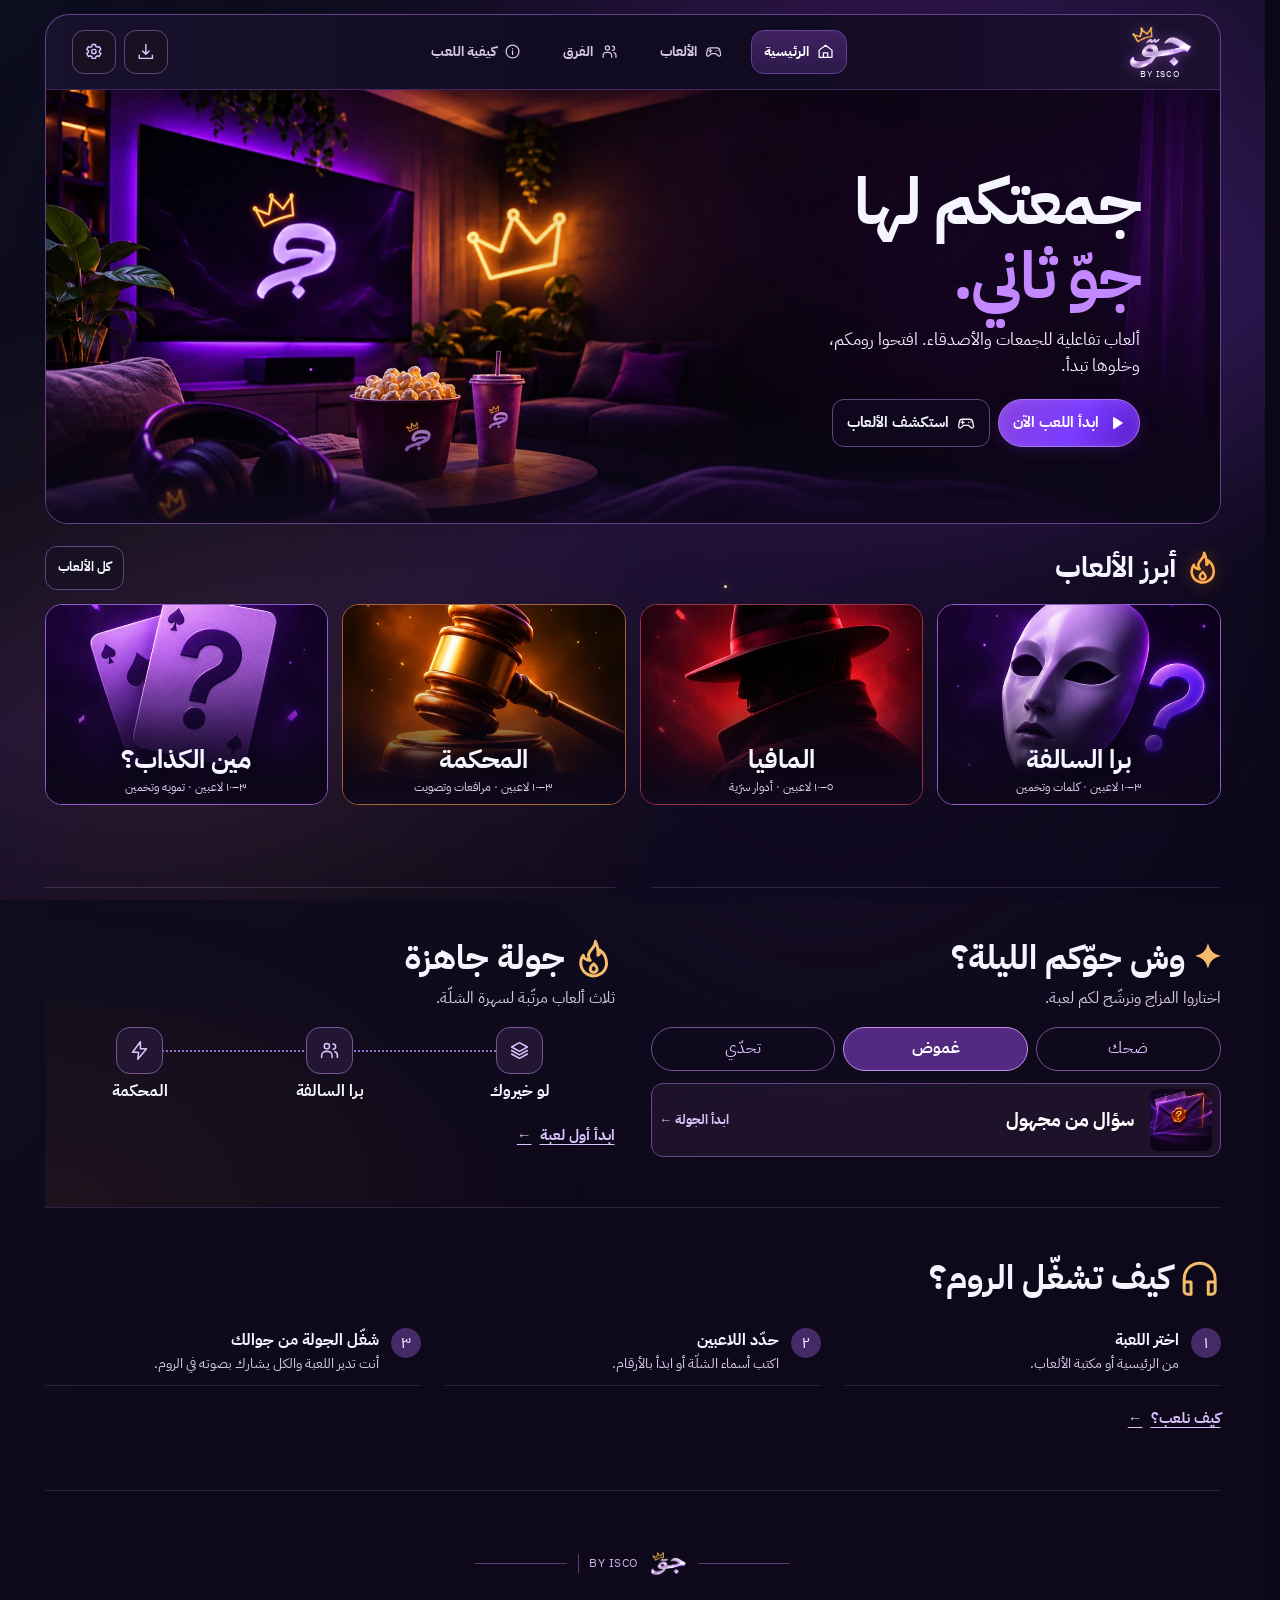
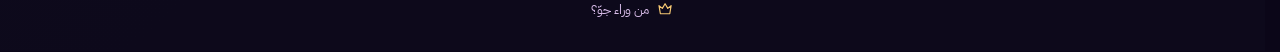
==== index.html @ 6c5f5dd3 "Publish JAW by ISCO initial web release" ====
<!doctype html>
<html lang="ar" dir="rtl">
<head>
  <meta charset="utf-8">
  <meta name="viewport" content="width=device-width, initial-scale=1, viewport-fit=cover">
  <meta name="theme-color" content="#0f1020">
  <meta name="description" content="جوّ | JAW by ISCO. جمعتكم لها جوّ ثاني. برا السالفة، المافيا، المحكمة وألعاب للشلّة في الروم وعلى جهاز واحد.">
  <meta name="apple-mobile-web-app-title" content="جوّ">
  <title>جوّ | JAW by ISCO</title>
  <link rel="manifest" href="./manifest.webmanifest">
  <link rel="icon" href="./assets/jaw-icon-v2-192.png" type="image/png">
  <link rel="apple-touch-icon" href="./assets/jaw-icon-v2-180.png">
  <link rel="preload" href="./assets/plex-arabic-700.woff2" as="font" type="font/woff2" crossorigin>
  <link rel="preload" href="./assets/plex-arabic-400.woff2" as="font" type="font/woff2" crossorigin>
  <link rel="stylesheet" href="./motion.css">
  <link rel="stylesheet" href="./style.css">
  <link rel="stylesheet" href="./visual.css">
  <link rel="stylesheet" href="./founder.css">
  <script type="module" src="./app.js"></script>
</head>
<body data-nav="home">
  <svg xmlns="http://www.w3.org/2000/svg" class="icon-definitions" aria-hidden="true" width="0" height="0">
    <symbol id="icon-home" viewBox="0 0 24 24"><path d="m3 10 9-7 9 7v10H3zM9 20v-6h6v6"/></symbol>
    <symbol id="icon-game" viewBox="0 0 24 24"><path d="M7.1 7h9.8a4 4 0 0 1 3.94 3.3l1.03 5.8a2 2 0 0 1-3.38 1.78L15 15H9l-3.49 2.88a2 2 0 0 1-3.38-1.78l1.03-5.8A4 4 0 0 1 7.1 7ZM7.5 9v4m-2-2h4m6 .3h.01m3-.9h.01"/></symbol>
    <symbol id="icon-info" viewBox="0 0 24 24"><circle cx="12" cy="12" r="9"/><path d="M12 11v5m0-8h.01"/></symbol>
    <symbol id="icon-settings" viewBox="0 0 24 24"><path d="M10 3h4l.6 2.5 1.6.9 2.4-.8 2 3.5-1.9 1.6v1.8l1.9 1.7-2 3.5-2.4-.9-1.6.9-.6 2.3h-4l-.5-2.3-1.6-.9-2.5.9-2-3.5 2-1.7v-1.8l-2-1.6 2-3.5 2.5.8 1.6-.9z"/><circle cx="12" cy="11.7" r="2.7"/></symbol>
    <symbol id="icon-download" viewBox="0 0 24 24"><path d="M12 3v12m-4-4 4 4 4-4M4 16v4h16v-4"/></symbol>
    <symbol id="icon-play" viewBox="0 0 24 24"><path d="m9 5 11 7-11 7z" fill="currentColor" stroke-linejoin="round"/></symbol>
    <symbol id="icon-bolt" viewBox="0 0 24 24"><path d="m13 2-9 12h7l-1 8 10-12h-7z"/></symbol>
    <symbol id="icon-people" viewBox="0 0 24 24"><circle cx="9" cy="7" r="3"/><path d="M3 20v-2a5 5 0 0 1 5-5h2a5 5 0 0 1 5 5v2M16 4.5a3 3 0 0 1 0 6m2 3a4 4 0 0 1 3 4V20"/></symbol>
    <symbol id="icon-layers" viewBox="0 0 24 24"><path d="m12 3 9 5-9 5-9-5zM3 12l9 5 9-5m-18 4 9 5 9-5"/></symbol>
    <symbol id="icon-headphones" viewBox="0 0 24 24"><path d="M3 14v-2a9 9 0 1 1 18 0v2m-18 0h4v7H5a2 2 0 0 1-2-2zm18 0h-4v7h2a2 2 0 0 0 2-2z"/></symbol>
    <symbol id="icon-crown" viewBox="0 0 24 24"><path d="m3 7 5 4 4-7 4 7 5-4-2 12H5z"/></symbol>
    <symbol id="icon-flame" viewBox="0 0 24 24"><path d="M13 2c0 4-4 5-4 8 0 1 0 2 1 3-3 0-4-2-4-3a7.5 7.5 0 1 0 13.5 5c0-4-2-6.6-4-8 .4 2-.5 3-1 3C15 6 14 4 13 2Z"/><path d="M10 18c0-1.5 1.1-2.2 2-3 1 1 2 1.7 2 3a2 2 0 1 1-4 0Z"/></symbol>
  </svg>

  <a class="skip-link" href="#main" data-action="focus-main">انتقل للمحتوى</a>
  <header class="header shell">
    <div class="header-inner">
      <a class="brand jaw-intro-logo" href="#home" data-action="home" aria-label="جوّ، الرئيسية">
        <img src="./assets/jaw-wordmark.webp" width="318" height="219" alt="">
        <span class="brand-by" lang="en" dir="ltr">BY ISCO</span>
      </a>
      <nav aria-label="التنقل الرئيسي" class="nav">
        <a href="#home" data-action="home" aria-current="page"><svg class="icon" aria-hidden="true"><use href="#icon-home"/></svg> الرئيسية</a>
        <a href="#games" data-action="games"><svg class="icon" aria-hidden="true"><use href="#icon-game"/></svg> الألعاب</a>
        <a href="#teams" data-action="teams"><svg class="icon" aria-hidden="true"><use href="#icon-people"/></svg> الفرق</a>
        <button type="button" data-action="help"><svg class="icon" aria-hidden="true"><use href="#icon-info"/></svg> كيفية اللعب</button>
      </nav>
      <div class="header-tools">
        <button class="button button-icon button-outline mobile-help" type="button" data-action="help" aria-label="كيف نلعب؟" title="كيف نلعب؟"><svg class="icon" aria-hidden="true"><use href="#icon-info"/></svg></button>
        <button id="install-top" class="button button-icon button-outline" type="button" data-action="install" aria-label="تثبيت التطبيق" title="تثبيت التطبيق"><svg class="icon" aria-hidden="true"><use href="#icon-download"/></svg></button>
        <button class="button button-icon button-outline" type="button" data-action="settings" aria-label="الإعدادات" title="الإعدادات"><svg class="icon" aria-hidden="true"><use href="#icon-settings"/></svg></button>
      </div>
    </div>
    <div class="connection" id="connection" role="status" hidden></div>
  </header>

  <main class="shell" id="main" tabindex="-1">
    <div id="home" data-browse>
      <section class="hero" aria-labelledby="hero-title">
        <picture class="hero-art">
          <source media="(max-width: 639px)" srcset="./assets/jaw-campfire.webp">
          <source media="(max-width: 1100px)" srcset="./assets/jaw-lounge-small.webp">
          <img src="./assets/jaw-lounge.webp" width="1720" height="688" alt="" fetchpriority="high">
        </picture>
        <video class="jaw-campfire" data-src="./assets/jaw-campfire-loop.mp4" muted loop playsinline preload="none" aria-hidden="true" disablepictureinpicture></video>
        <div class="hero-copy">
          <div class="welcome-brand jaw-intro-logo">
            <img src="./assets/jaw-wordmark.webp" width="318" height="219" alt="جوّ">
            <span class="brand-by" lang="en" dir="ltr">BY ISCO</span>
          </div>
          <h1 id="hero-title">جمعتكم لها <strong>جوّ ثاني.</strong></h1>
          <p class="hero-desc">ألعاب تفاعلية للجمعات والأصدقاء. افتحوا رومكم، وخلوها تبدأ.</p>
          <div class="actions hero-actions">
            <button class="button button-primary start-now" type="button" data-action="setup" data-kind="outsider"><svg class="icon" aria-hidden="true"><use href="#icon-play"/></svg> ابدأ اللعب الآن</button>
            <a class="button button-outline explore-games" href="#games" data-action="games"><svg class="icon" aria-hidden="true"><use href="#icon-game"/></svg> استكشف الألعاب</a>
            <a class="button button-primary mobile-start" href="#games" data-action="games"><svg class="icon" aria-hidden="true"><use href="#icon-play"/></svg> ابدأ الآن</a>
          </div>
        </div>
      </section>

      <section class="catalogue" aria-labelledby="featured-title">
        <div class="section-header browse-section-header">
          <h2 id="featured-title"><svg class="icon" aria-hidden="true"><use href="#icon-flame"/></svg> أبرز الألعاب</h2>
          <a class="button button-outline button-compact" href="#games" data-action="games">كل الألعاب</a>
        </div>
        <div class="game-grid" id="featured-games"><!-- featured-games:start -->
          <article class="game-card" data-kind="outsider">
            <button class="game-tile" type="button" data-action="setup" data-kind="outsider" aria-label="العب برا السالفة" aria-describedby="game-info-featured-games-outsider">
              <img src="./assets/jaw-game-0.webp" alt="" loading="eager">
              <span class="game-caption">
                <strong>برا السالفة</strong>
                <small id="game-info-featured-games-outsider"><bdi dir="ltr">٣–١٠</bdi> لاعبين <span aria-hidden="true">·</span> كلمات وتخمين</small>
              </span>
            </button>
          </article>
          <article class="game-card" data-kind="mafia">
            <button class="game-tile" type="button" data-action="setup" data-kind="mafia" aria-label="العب المافيا" aria-describedby="game-info-featured-games-mafia">
              <img src="./assets/jaw-game-1.webp" alt="" loading="eager">
              <span class="game-caption">
                <strong>المافيا</strong>
                <small id="game-info-featured-games-mafia"><bdi dir="ltr">٥–١٠</bdi> لاعبين <span aria-hidden="true">·</span> أدوار سرّية</small>
              </span>
            </button>
          </article>
          <article class="game-card" data-kind="court">
            <button class="game-tile" type="button" data-action="setup" data-kind="court" aria-label="العب المحكمة" aria-describedby="game-info-featured-games-court">
              <img src="./assets/jaw-game-2.webp" alt="" loading="eager">
              <span class="game-caption">
                <strong>المحكمة</strong>
                <small id="game-info-featured-games-court"><bdi dir="ltr">٣–١٠</bdi> لاعبين <span aria-hidden="true">·</span> مرافعات وتصويت</small>
              </span>
            </button>
          </article>
          <article class="game-card" data-kind="liar">
            <button class="game-tile" type="button" data-action="setup" data-kind="liar" aria-label="العب مين الكذاب؟" aria-describedby="game-info-featured-games-liar">
              <img src="./assets/jaw-game-3.webp" alt="" loading="eager">
              <span class="game-caption">
                <strong>مين الكذاب؟</strong>
                <small id="game-info-featured-games-liar"><bdi dir="ltr">٣–١٠</bdi> لاعبين <span aria-hidden="true">·</span> تمويه وتخمين</small>
              </span>
            </button>
          </article>
        <!-- featured-games:end --></div>
        <noscript><p class="notice">فعّل جافاسكربت في متصفحك عشان تبدأ اللعب.</p></noscript>

      </section>

      <div class="home-extras">
        <section class="home-extra home-mood" aria-labelledby="mood-heading" data-motion-enter="once">
          <h2 id="mood-heading"><span aria-hidden="true">✦</span> وش جوّكم الليلة؟</h2>
          <p>اختاروا المزاج ونرشّح لكم لعبة.</p>
          <fieldset class="mood-picker">
            <legend class="sr-only">اختاروا مزاج الشلّة</legend>
            <input class="sr-only" type="radio" name="home-mood" id="mood-laugh">
            <label for="mood-laugh">ضحك</label>
            <input class="sr-only" type="radio" name="home-mood" id="mood-mystery" checked>
            <label for="mood-mystery">غموض</label>
            <input class="sr-only" type="radio" name="home-mood" id="mood-challenge">
            <label for="mood-challenge">تحدّي</label>
            <div class="mood-picks" aria-live="polite">
              <button class="button mood-pick mood-pick-laugh" type="button" data-action="setup" data-kind="social">
                <img src="./assets/game-2.webp" alt="" width="64" height="64" loading="lazy">
                <strong>مين فينا؟</strong><span>ابدأ الجولة <b aria-hidden="true">←</b></span>
              </button>
              <button class="button mood-pick mood-pick-mystery" type="button" data-action="setup" data-kind="anonymous">
                <img src="./assets/jaw-anonymous.webp" alt="" width="64" height="64" loading="lazy">
                <strong>سؤال من مجهول</strong><span>ابدأ الجولة <b aria-hidden="true">←</b></span>
              </button>
              <button class="button mood-pick mood-pick-challenge" type="button" data-action="setup" data-kind="challenge">
                <img src="./assets/game-3.webp" alt="" width="64" height="64" loading="lazy">
                <strong>تحدي ٣٠ ثانية</strong><span>ابدأ الجولة <b aria-hidden="true">←</b></span>
              </button>
            </div>
          </fieldset>
        </section>

        <section class="home-extra home-lineup" aria-labelledby="lineup-heading" data-motion-enter="once">
          <h2 id="lineup-heading"><svg class="icon" aria-hidden="true"><use href="#icon-flame"/></svg> جولة جاهزة</h2>
          <p>ثلاث ألعاب مرتّبة لسهرة الشلّة.</p>
          <ol class="lineup-games">
            <li><button class="button lineup-game" type="button" data-action="choice-start">
              <svg class="icon" aria-hidden="true"><use href="#icon-layers"/></svg>لو خيروك
            </button></li>
            <li><button class="button lineup-game" type="button" data-action="setup" data-kind="outsider">
              <svg class="icon" aria-hidden="true"><use href="#icon-people"/></svg>برا السالفة
            </button></li>
            <li><button class="button lineup-game" type="button" data-action="setup" data-kind="court">
              <svg class="icon" aria-hidden="true"><use href="#icon-bolt"/></svg>المحكمة
            </button></li>
          </ol>
          <button class="button home-text-action" type="button" data-action="choice-start">ابدأ أول لعبة <span aria-hidden="true">←</span></button>
        </section>

        <section class="home-extra home-room-guide" aria-labelledby="room-guide-heading" data-motion-enter="once">
          <h2 id="room-guide-heading"><svg class="icon" aria-hidden="true"><use href="#icon-headphones"/></svg> كيف تشغّل الروم؟</h2>
          <ol class="room-steps">
            <li><span aria-hidden="true">١</span><div><strong>اختر اللعبة</strong><p>من الرئيسية أو مكتبة الألعاب.</p></div></li>
            <li><span aria-hidden="true">٢</span><div><strong>حدّد اللاعبين</strong><p>اكتب أسماء الشلّة أو ابدأ بالأرقام.</p></div></li>
            <li><span aria-hidden="true">٣</span><div><strong>شغّل الجولة من جوالك</strong><p>أنت تدير اللعبة والكل يشارك بصوته في الروم.</p></div></li>
          </ol>
          <button class="button home-text-action" type="button" data-action="help">كيف نلعب؟ <span aria-hidden="true">←</span></button>
        </section>
      </div>
    </div>

    <section class="catalogue browse-page" id="games" data-browse aria-labelledby="games-title" hidden>
      <div class="browse-page-heading">
        <span class="browse-emblem" aria-hidden="true"><svg class="icon"><use href="#icon-game"/></svg></span>
        <div>
          <h1 id="games-title" tabindex="-1">الألعاب</h1>
          <p>اختاروا لعبة تناسب جمعتكم.</p>
        </div>
      </div>
      <section class="quick-section" aria-labelledby="group-title">
        <h2 class="quick-title" id="group-title">ألعاب الشلّة</h2>
        <div class="game-grid quick-grid" id="main-games"><!-- main-games:start -->
          <article class="game-card game-quick" data-kind="outsider">
            <button class="game-tile" type="button" data-action="setup" data-kind="outsider" aria-label="العب برا السالفة" aria-describedby="game-info-main-games-outsider">
              <img src="./assets/jaw-game-0.webp" alt="" loading="lazy">
              <span class="game-caption">
                <strong>برا السالفة</strong>
                <small id="game-info-main-games-outsider"><bdi dir="ltr">٣–١٠</bdi> لاعبين <span aria-hidden="true">·</span> كلمات وتخمين</small>
              </span>
            </button>
          </article>
          <article class="game-card game-quick" data-kind="mafia">
            <button class="game-tile" type="button" data-action="setup" data-kind="mafia" aria-label="العب المافيا" aria-describedby="game-info-main-games-mafia">
              <img src="./assets/jaw-game-1.webp" alt="" loading="lazy">
              <span class="game-caption">
                <strong>المافيا</strong>
                <small id="game-info-main-games-mafia"><bdi dir="ltr">٥–١٠</bdi> لاعبين <span aria-hidden="true">·</span> أدوار سرّية</small>
              </span>
            </button>
          </article>
          <article class="game-card game-quick" data-kind="court">
            <button class="game-tile" type="button" data-action="setup" data-kind="court" aria-label="العب المحكمة" aria-describedby="game-info-main-games-court">
              <img src="./assets/jaw-game-2.webp" alt="" loading="lazy">
              <span class="game-caption">
                <strong>المحكمة</strong>
                <small id="game-info-main-games-court"><bdi dir="ltr">٣–١٠</bdi> لاعبين <span aria-hidden="true">·</span> مرافعات وتصويت</small>
              </span>
            </button>
          </article>
          <article class="game-card game-quick" data-kind="liar">
            <button class="game-tile" type="button" data-action="setup" data-kind="liar" aria-label="العب مين الكذاب؟" aria-describedby="game-info-main-games-liar">
              <img src="./assets/jaw-game-3.webp" alt="" loading="lazy">
              <span class="game-caption">
                <strong>مين الكذاب؟</strong>
                <small id="game-info-main-games-liar"><bdi dir="ltr">٣–١٠</bdi> لاعبين <span aria-hidden="true">·</span> تمويه وتخمين</small>
              </span>
            </button>
          </article>
        <!-- main-games:end --></div>
      </section>
      <section class="quick-section" aria-labelledby="quick-title">
        <h2 class="quick-title" id="quick-title" tabindex="-1">جولات سريعة</h2>
        <div class="game-grid quick-grid" id="quick-games"><!-- quick-games:start -->
          <article class="game-card game-quick" data-kind="evidence">
            <button class="game-tile" type="button" data-action="setup" data-kind="evidence" aria-label="العب افتح الدليل" aria-describedby="game-info-quick-games-evidence">
              <img src="./assets/jaw-evidence.webp" alt="" loading="lazy">
              <span class="game-caption">
                <strong>افتح الدليل</strong>
                <small id="game-info-quick-games-evidence"><bdi dir="ltr">٢–١٠</bdi> لاعبين <span aria-hidden="true">·</span> لغز وتحقيق</small>
              </span>
            </button>
          </article>
          <article class="game-card game-quick" data-kind="reverse">
            <button class="game-tile" type="button" data-action="setup" data-kind="reverse" aria-label="العب وش كان السؤال؟" aria-describedby="game-info-quick-games-reverse">
              <img src="./assets/jaw-reverse.webp" alt="" loading="lazy">
              <span class="game-caption">
                <strong>وش كان السؤال؟</strong>
                <small id="game-info-quick-games-reverse"><bdi dir="ltr">٣–١٠</bdi> لاعبين <span aria-hidden="true">·</span> تأليف وتصويت</small>
              </span>
            </button>
          </article>
          <article class="game-card game-quick" data-kind="know">
            <button class="game-tile" type="button" data-action="setup" data-kind="know" aria-label="العب لو تعرفني؟" aria-describedby="game-info-quick-games-know">
              <img src="./assets/jaw-know.webp" alt="" loading="lazy">
              <span class="game-caption">
                <strong>لو تعرفني؟</strong>
                <small id="game-info-quick-games-know"><bdi dir="ltr">٢–١٠</bdi> لاعبين <span aria-hidden="true">·</span> تخمين ونقاط</small>
              </span>
            </button>
          </article>
          <article class="game-card game-quick" data-kind="anonymous">
            <button class="game-tile" type="button" data-action="setup" data-kind="anonymous" aria-label="العب سؤال من مجهول" aria-describedby="game-info-quick-games-anonymous">
              <img src="./assets/jaw-anonymous.webp" alt="" loading="lazy">
              <span class="game-caption">
                <strong>سؤال من مجهول</strong>
                <small id="game-info-quick-games-anonymous"><bdi dir="ltr">٢–١٠</bdi> لاعبين <span aria-hidden="true">·</span> رسائل سرّية</small>
              </span>
            </button>
          </article>
          <article class="game-card game-quick" data-kind="choice">
            <button class="game-tile" type="button" data-action="choice-start" data-kind="choice" aria-label="العب لو خيروك" aria-describedby="game-info-quick-games-choice">
              <img src="./assets/jaw-choice.webp" alt="" loading="lazy">
              <span class="game-caption">
                <strong>لو خيروك</strong>
                <small id="game-info-quick-games-choice">حب واعترافات وانقفاط</small>
              </span>
            </button>
          </article>
          <article class="game-card game-quick" data-kind="social">
            <button class="game-tile" type="button" data-action="setup" data-kind="social" aria-label="العب مين فينا؟" aria-describedby="game-info-quick-games-social">
              <img src="./assets/game-2.webp" alt="" loading="lazy">
              <span class="game-caption">
                <strong>مين فينا؟</strong>
                <small id="game-info-quick-games-social"><bdi dir="ltr">٢–١٠</bdi> لاعبين <span aria-hidden="true">·</span> أسئلة الشلّة وتصويت</small>
              </span>
            </button>
          </article>
          <article class="game-card game-quick" data-kind="challenge">
            <button class="game-tile" type="button" data-action="setup" data-kind="challenge" aria-label="العب تحدي ٣٠ ثانية" aria-describedby="game-info-quick-games-challenge">
              <img src="./assets/game-3.webp" alt="" loading="lazy">
              <span class="game-caption">
                <strong>تحدي ٣٠ ثانية</strong>
                <small id="game-info-quick-games-challenge"><bdi dir="ltr">٢–١٠</bdi> لاعبين <span aria-hidden="true">·</span> سرعة وتحدّي</small>
              </span>
            </button>
          </article>
        <!-- quick-games:end --></div>
      </section>
    </section>

    <section class="catalogue browse-page" id="teams" data-browse aria-labelledby="teams-title" hidden>
      <div class="browse-page-heading">
        <span class="browse-emblem browse-emblem-gold" aria-hidden="true"><svg class="icon"><use href="#icon-people"/></svg></span>
        <div>
          <h1 id="teams-title" tabindex="-1">ألعاب الفرق</h1>
          <p>فريق ضد فريق · من ٤ إلى ١٠ لاعبين</p>
        </div>
      </div>
      <div class="game-grid quick-grid" id="team-games"><!-- team-games:start -->
          <article class="game-card game-quick" data-kind="taboo">
            <button class="game-tile" type="button" data-action="setup" data-kind="taboo" aria-label="العب ممنوع تقول" aria-describedby="game-info-team-games-taboo">
              <img src="./assets/jaw-team-taboo.webp" alt="" loading="lazy">
              <span class="game-caption">
                <strong>ممنوع تقول</strong>
                <small id="game-info-team-games-taboo"><bdi dir="ltr">٤–١٠</bdi> لاعبين <span aria-hidden="true">·</span> شرح وتخمين</small>
              </span>
            </button>
          </article>
          <article class="game-card game-quick" data-kind="auction">
            <button class="game-tile" type="button" data-action="setup" data-kind="auction" aria-label="العب المزاد" aria-describedby="game-info-team-games-auction">
              <img src="./assets/jaw-team-auction.webp" alt="" loading="lazy">
              <span class="game-caption">
                <strong>المزاد</strong>
                <small id="game-info-team-games-auction"><bdi dir="ltr">٤–١٠</bdi> لاعبين <span aria-hidden="true">·</span> مزايدة وتحدّي</small>
              </span>
            </button>
          </article>
        <!-- team-games:end --></div>
    </section>
    <article class="founder-page" id="founder" data-browse hidden>
      <header class="founder-hero" aria-labelledby="founder-title">
        <div class="founder-intro">
          <p class="founder-credit" data-isco-intro>إيسكو <span></span> مؤسس جوّ ولفّه</p>
          <h1 id="founder-title" tabindex="-1" data-isco-intro>يُحكِم الفكرة.<br> <em>ويصنع لها أثرًا.</em></h1>
          <p class="founder-lead" data-isco-intro>إيسكو مصوّر وصانع محتوى ومسوّق يبني منتجات رقمية. يأخذ سؤالًا يهمّ الناس، ويحوّله إلى قصة تُروى أو تجربة تستحق العودة.</p>
          <div class="founder-actions" data-isco-intro>
            <button class="button isco-button-gold" type="button" data-action="founder-jump" data-target="founder-work">أعمال إيسكو ومشاريعه <span aria-hidden="true">↓</span></button>
            <button class="button isco-button-quiet" type="button" data-action="founder-jump" data-target="founder-vision">الرؤية إلى ٢٠٣٠</button>
          </div>
          <div class="isco-profile" data-isco-intro>
            <img class="isco-profile-avatar" src="./assets/isco-jackaroo.webp" width="192" height="192" alt="" loading="lazy" decoding="async">
            <div class="isco-profile-identity">
              <p class="isco-profile-platform">حساب إيسكو في جكارو</p>
              <p class="isco-profile-name"><bdi lang="en" dir="ltr">Isco★</bdi></p>
              <label class="isco-profile-id">
                <span aria-hidden="true">ID</span>
                <input type="text" value="653793632" dir="ltr" aria-label="رقم اللاعب في جكارو" readonly>
              </label>
            </div>
            <button class="button isco-profile-copy" type="button" data-action="founder-copy-profile" aria-label="نسخ رقم اللاعب في جكارو">
              <svg class="icon" viewBox="0 0 24 24" aria-hidden="true">
                <path class="isco-copy-symbol" d="M8 8h12v12H8zM16 4H4v12"/>
                <path class="isco-check-symbol" d="m5 12 4 4 10-10"/>
              </svg>
              <span>نسخ</span>
            </button>
            <p class="isco-copy-message" hidden>اضغط مطوّلًا على الرقم لنسخه يدويًا.</p>
          </div>
        </div>
        <div class="isco-stage isco-hero-stage" data-isco-scene aria-hidden="true">
          <svg class="isco-display" viewBox="0 0 560 430" focusable="false">
            <defs>
              <radialGradient id="isco-halo"><stop stop-color="#b88655" stop-opacity=".5"/><stop offset="1" stop-color="#a35c34" stop-opacity="0"/></radialGradient>
              <radialGradient id="isco-core" cx=".4" cy=".28" r=".8"><stop stop-color="#473427"/><stop offset=".52" stop-color="#1a1317"/><stop offset="1" stop-color="#0e0b11"/></radialGradient>
              <linearGradient id="isco-metal" x1=".17" y1="0" x2=".84" y2="1" gradientUnits="objectBoundingBox"><stop stop-color="#7d552f"/><stop offset=".34" stop-color="#ffe4ae"/><stop offset=".58" stop-color="#b27a47"/><stop offset=".83" stop-color="#ffeaca"/><stop offset="1" stop-color="#9e6b40"/></linearGradient>
              <path id="isco-engraving" d="M126 213a154 154 0 0 1 308 0" />
            </defs>
            <ellipse class="isco-loop isco-halo" cx="280" cy="210" rx="253" ry="193" fill="url(#isco-halo)"/>
            <g fill="none" stroke="#c69a6d" opacity=".32">
              <path d="M280 13v44m0 314v46M30 213h63m374 0h63M112 70l40 36m255 216 40 36M112 356l40-34m255-216 40-36"/>
              <circle cx="280" cy="213" r="176"/>
              <circle cx="280" cy="213" r="160" stroke-dasharray="1 5"/>
              <circle cx="280" cy="213" r="136"/>
            </g>
            <g class="isco-loop isco-orbit">
              <circle cx="280" cy="213" r="176" fill="none" stroke="url(#isco-metal)" stroke-width="2" stroke-dasharray="144 962"/>
              <circle cx="456" cy="213" r="4" fill="#ffe3b1"/>
              <path d="M104 213h12m-6-6v12" stroke="#d3a370"/>
            </g>
            <g class="isco-loop isco-orbit isco-orbit-back" fill="none" stroke="url(#isco-metal)" opacity=".75">
              <circle cx="280" cy="213" r="136" stroke-dasharray="90 764"/>
              <circle cx="144" cy="213" r="3" fill="#eabc89"/>
            </g>
            <circle cx="280" cy="213" r="112" fill="url(#isco-core)" stroke="url(#isco-metal)" stroke-width="2"/>
            <circle cx="280" cy="213" r="103" fill="none" stroke="#a4744e" opacity=".5"/>
            <g class="isco-loop isco-float" fill="none" stroke="url(#isco-metal)" stroke-width="3" stroke-linecap="round" stroke-linejoin="round">
              <path d="m253 184-5-23 17 10 15-19 15 19 17-10-5 23q-27-7-54 0Zm3 8h48"/>
            </g>
            <text x="280" y="246" text-anchor="middle" direction="ltr" fill="url(#isco-metal)" class="isco-monogram">ISCO</text>
            <path d="M253 267h54m-27-4 4 4-4 4-4-4Z" fill="none" stroke="#d0a173" />
            <text class="isco-engraved" fill="#d9b086" direction="ltr"><textPath href="#isco-engraving" startOffset="50%" text-anchor="middle">DESIGN · STORY · EXPERIENCE</textPath></text>
            <g class="isco-loop isco-glint" fill="#ffe1b2"><circle cx="86" cy="144" r="2"/><circle cx="462" cy="270" r="2"/><circle cx="163" cy="317" r="2"/><circle cx="400" cy="90" r="1.5"/></g>
          </svg>
        </div>
        <button class="isco-pause" type="button" data-action="founder-motion" aria-pressed="false">
          <svg class="icon" viewBox="0 0 24 24" aria-hidden="true"><path d="M9 6v12m6-12v12"/></svg>
          <span>إيقاف حركة المعرض</span>
        </button>
      </header>

      <section class="founder-chapter" aria-labelledby="founder-work">
        <header class="founder-section-head">
          <h2 id="founder-work" tabindex="-1">معرض الأعمال.</h2>
          <p>كل مشروع بدأ من احتياج مختلف.</p>
        </header>
        <article class="founder-case" data-motion-enter="once">
          <div class="isco-stage isco-jaw" data-isco-scene aria-hidden="true">
            <svg class="isco-display" viewBox="0 0 540 325" focusable="false">
              <defs>
                <linearGradient id="isco-card-face" x2="0" y2="1"><stop stop-color="#5d2aac"/><stop offset="1" stop-color="#231039"/></linearGradient>
                <linearGradient id="isco-card-edge" x2=".85" y2="1"><stop stop-color="#edcaff"/><stop offset="1" stop-color="#7355ad"/></linearGradient>
                <g id="isco-playing-card">
                  <rect x="-58" y="-76" width="116" height="152" rx="14" fill="url(#isco-card-face)" stroke="url(#isco-card-edge)" stroke-width="1.5"/>
                  <rect x="-51" y="-69" width="102" height="138" rx="10" fill="none" stroke="#d3a6fd" opacity=".38"/>
                  <path d="M-41-51h13m-6-6v12m62 96h13m-6-6v12" fill="none" stroke="#e4baff" stroke-linecap="round"/>
                </g>
              </defs>
              <g fill="none" stroke="#bf8cff" opacity=".26">
                <ellipse cx="270" cy="251" rx="179" ry="37"/><ellipse cx="270" cy="251" rx="139" ry="25"/>
                <path d="M42 251h56m344 0h56M91 78h32m-16-16v32m302 33h29m-14-14v28"/>
              </g>
              <g transform="translate(190 169) rotate(-17)"><g class="isco-loop isco-deal"><use href="#isco-playing-card"/><path d="M-13 1h26M0-12v26" stroke="#e1bdff" stroke-width="2"/></g></g>
              <g transform="translate(350 169) rotate(17)"><g class="isco-loop isco-deal isco-deal-late"><use href="#isco-playing-card"/><path d="m0-15 14 15L0 15-14 0Z" fill="none" stroke="#e1bdff" stroke-width="2"/></g></g>
              <g transform="translate(270 151)"><g class="isco-loop isco-float">
                <use href="#isco-playing-card"/>
                <path d="m-23-10-4-19 14 8L0-38l13 17 14-8-4 19q-23-5-46 0Zm2 7h42" fill="none" stroke="#ffd298" stroke-width="2.5" stroke-linejoin="round"/>
                <text x="0" y="39" fill="#f4dcff" text-anchor="middle" class="isco-card-name">جوّ</text>
              </g></g>
              <g class="isco-loop isco-glint" fill="#ecccff"><circle cx="137" cy="131" r="2.5"/><circle cx="395" cy="69" r="2.5"/><circle cx="425" cy="218" r="2"/><circle cx="121" cy="200" r="1.5"/></g>
            </svg>
          </div>
          <div class="founder-case-copy">
            <p class="founder-case-type">ترفيه اجتماعي</p>
            <h3>جوّ <bdi lang="en">JAW</bdi></h3>
            <p>بدأ إيسكو من سؤال يتكرّر في الرومات الصوتية: «وش نلعب؟». بنى جوّ عشان يدير المضيف الجولة من جواله، من توزيع الأدوار إلى إعلان النتيجة، والشلّة تكمّل اللعب في رومها.</p>
            <a class="button isco-button-quiet" href="#games" data-action="games">جرّب جوّ <span aria-hidden="true">←</span></a>
          </div>
        </article>

        <article class="founder-case founder-case-alternate" data-motion-enter="once">
          <div class="isco-stage isco-laffa" data-isco-scene aria-hidden="true">
            <svg class="isco-display" viewBox="0 0 540 325" focusable="false">
              <defs>
                <linearGradient id="isco-laffa-frame" x2="1" y2="1"><stop stop-color="#e6ceff"/><stop offset=".45" stop-color="#64428a"/><stop offset="1" stop-color="#aa82e8"/></linearGradient>
                <linearGradient id="isco-laffa-shop" x2="1" y2="1"><stop stop-color="#8764c2"/><stop offset="1" stop-color="#34204d"/></linearGradient>
              </defs>
              <g fill="none" stroke="#c087ec" opacity=".34">
                <ellipse cx="270" cy="163" rx="210" ry="89" transform="rotate(-12 270 163)"/>
                <ellipse cx="270" cy="163" rx="195" ry="76" transform="rotate(-12 270 163)" stroke-dasharray="2 7"/>
                <path d="M89 159h94m174-9h92m-315 83h63m146-154h64"/>
              </g>
              <g transform="translate(270 162) rotate(-8)">
                <rect x="-69" y="-122" width="138" height="244" rx="25" fill="#16101f" stroke="url(#isco-laffa-frame)" stroke-width="2"/>
                <rect x="-60" y="-113" width="120" height="226" rx="19" fill="#261635"/>
                <rect x="-18" y="-107" width="36" height="6" rx="3" fill="#110a19"/>
                <rect x="-49" y="-81" width="98" height="75" rx="8" fill="url(#isco-laffa-shop)"/>
                <text x="0" y="-34" text-anchor="middle" fill="#f0dcff" class="isco-shop-name">لفّه</text>
                <rect x="-49" y="9" width="45" height="42" rx="6" fill="#4e3568"/>
                <rect x="4" y="9" width="45" height="42" rx="6" fill="#4e3568"/>
                <path d="M-39 24h25m-25 12h17m30 28h40m-89 0h30m-30 11h20" stroke="#c29ce8" stroke-width="2" stroke-linecap="round" opacity=".6"/>
                <path d="M13 28h27l-3 13H16zm6 0 3-5m12 5-3-5" fill="none" stroke="#dfbafa" stroke-width="1.5" stroke-linejoin="round"/>
                <rect x="-20" y="98" width="40" height="3" rx="2" fill="#9f79cd"/>
              </g>
              <g transform="translate(131 154)"><g class="isco-loop isco-float">
                <rect x="-37" y="-32" width="74" height="64" rx="13" fill="#2d1c43" stroke="#ac83cf"/>
                <path d="M-13-7h26m-20 1v17H7V-6m-23-1 4-8h24l4 8-4 4H-12Zm13 18V4h6v7" fill="none" stroke="#f6d2ff" stroke-width="1.7" stroke-linejoin="round"/>
              </g></g>
              <g transform="translate(408 180)"><g class="isco-loop isco-float isco-float-late">
                <rect x="-37" y="-32" width="74" height="64" rx="13" fill="#2d1c43" stroke="#ac83cf"/>
                <path d="M-14-10h28v18h-17l-7 6V8h-4zM-7-2H7m-14 5H4" fill="none" stroke="#f6d2ff" stroke-width="1.7" stroke-linejoin="round" stroke-linecap="round"/>
              </g></g>
              <path class="isco-loop isco-link-trace" d="M64 180c-5-45 98-87 196-98 78-9 169-5 207 37 30 40-57 102-185 123-79 12-179 9-208-14" fill="none" stroke="#e5adee" stroke-width="2" stroke-dasharray="14 670"/>
            </svg>
          </div>
          <div class="founder-case-copy">
            <p class="founder-case-type">تجارة محلية</p>
            <h3>لفّه <bdi lang="en">LAFFA</bdi></h3>
            <p>أسّس إيسكو لفّه في يافع، حيث كان الوصول إلى المنتجات يتطلّب التنقّل بين الحسابات والرسائل. في لفّه يكتشف العميل المتاجر، ويتواصل مع البائع، ويقدر التاجر يعرض منتجاته وينظّم متجره.</p>
            <details class="isco-details">
              <summary>كيف يخطّط إيسكو لنموّ لفّه؟</summary>
              <p>يبدأ من سوق يعرفه، ويتابع كيف يستخدم التجار المنصّة وهل يعود العملاء إليها. من هذي الملاحظات يحدّد وش يحتاج تطوير قبل التوسّع.</p>
            </details>
          </div>
        </article>

        <article class="founder-case" data-motion-enter="once">
          <fieldset class="isco-onek-demo">
            <legend>جرّب اختيار منطقة الحماية</legend>
            <div class="isco-demo-preview">
              <div class="isco-stage isco-onek" data-isco-scene aria-hidden="true">
                <svg class="isco-display" viewBox="0 0 540 300" focusable="false">
                  <defs>
                    <linearGradient id="isco-car" x2="0" y2="1"><stop stop-color="#a8aab3"/><stop offset=".15" stop-color="#555861"/><stop offset=".45" stop-color="#26272f"/><stop offset=".85" stop-color="#111116"/><stop offset="1" stop-color="#69636a"/></linearGradient>
                    <linearGradient id="isco-window" x2="0" y2="1"><stop stop-color="#696d82"/><stop offset="1" stop-color="#171821"/></linearGradient>
                    <g id="isco-wheel">
                      <circle r="29" fill="#100f14" stroke="#6d6871"/><circle r="20" fill="#222127" stroke="#85818a"/>
                      <path d="M0-16v32m-15-21 30 10m-24 8 18-26m-18 0 18 26m-24-8 30-10" stroke="#9d9aa6" stroke-width="2"/>
                      <circle r="5" fill="#b0a6ae"/>
                    </g>
                  </defs>
                  <g fill="none" stroke="#db9d60" opacity=".23">
                    <ellipse cx="270" cy="225" rx="220" ry="42"/><ellipse cx="270" cy="225" rx="174" ry="30"/>
                    <path d="M52 225h436m-218 42v-24m0-177v26M87 112h39m288 0h39" stroke-dasharray="3 5"/>
                  </g>
                  <g class="isco-loop isco-glint" stroke="#dc9c61"><path d="M118 116v12m-6-6h12m302-24v12m-6-6h12"/></g>
                  <ellipse cx="272" cy="219" rx="197" ry="23" fill="#08080e" opacity=".7"/>
                  <path d="M82 194l6-28q5-10 25-14l50-9 38-31q15-13 40-15l64 1q32 3 60 26l27 21 52 10 22 23 2 18-21 14h-41q-8-34-40-34t-39 34H208q-8-34-39-34t-39 34H99Z" fill="url(#isco-car)" stroke="#b9b5bc" stroke-width="1.5"/>
                  <path d="M183 144l28-26q14-11 37-12l54 1q27 2 51 22l17 15Z" fill="url(#isco-window)" stroke="#9d9eae"/>
                  <path d="m274 107 10 37m-20 7-2 49m-64-39 31 3m56-3h20m-74 39h91" fill="none" stroke="#c6bec3" opacity=".5" stroke-linecap="round"/>
                  <path d="M91 170h19l14-9m316 1 17 14-23-1-15-12Z" fill="#c6bed1" stroke="#d9d5df" stroke-width="1"/>
                  <g transform="translate(169 211)"><use href="#isco-wheel"/></g>
                  <g transform="translate(367 211)"><use href="#isco-wheel"/></g>
                  <g class="isco-zone isco-zone-lights" stroke="#ffdc98" fill="#ffc766" stroke-width="2">
                    <path d="m440 162 17 14-23-1-15-12Z"/>
                    <path d="m454 171 46-18v42l-46-18Z" fill="#ffc165" fill-opacity=".16" stroke="none"/>
                    <circle class="isco-loop isco-zone-ring" cx="438" cy="169" r="16" fill="none"/>
                  </g>
                  <g class="isco-zone isco-zone-paint" stroke="#ffd498" fill="#ffbe61" fill-opacity=".3" stroke-width="2">
                    <path d="M203 154h132l-19 36h-98q-4-14-15-22Z"/>
                    <circle class="isco-loop isco-zone-ring" cx="272" cy="174" r="16" fill="none"/>
                  </g>
                  <g class="isco-zone isco-zone-glass" stroke="#ffd498" fill="#ffbe61" fill-opacity=".3" stroke-width="2">
                    <path d="m183 144 28-26q14-11 37-12l54 1q27 2 51 22l17 15Z"/>
                    <circle class="isco-loop isco-zone-ring" cx="302" cy="126" r="14" fill="none"/>
                  </g>
                </svg>
              </div>
              <div class="isco-demo-controls">
                <label><input type="radio" name="founder-protection" value="lights" checked><span>الأنوار</span></label>
                <label><input type="radio" name="founder-protection" value="paint"><span>الطلاء</span></label>
                <label><input type="radio" name="founder-protection" value="glass"><span>الزجاج</span></label>
              </div>
            </div>
          </fieldset>
          <div class="founder-case-copy">
            <p class="founder-case-type">موقع معرض وخدمات سيارات</p>
            <h3>معرض وان كيه <bdi lang="en">ONE K</bdi></h3>
            <p>صمّم إيسكو لوان كيه تجربة فريدة تبدأ من السيارة نفسها. يختار الزائر الجزء اللي يبي يحميه على مجسّم ثلاثي الأبعاد، من الأنوار إلى الطلاء والزجاج، ثم يطلب تسعيرة الخدمة عبر واتساب.</p>
          </div>
        </article>

        <article class="founder-case founder-case-alternate" data-motion-enter="once">
          <div class="isco-stage isco-medrara" data-isco-scene aria-hidden="true">
            <svg class="isco-display" viewBox="0 0 540 325" focusable="false">
              <defs>
                <linearGradient id="isco-medrara-copper" x2="1" y2="1"><stop stop-color="#ffe2b0"/><stop offset=".52" stop-color="#d59e71"/><stop offset="1" stop-color="#875c4a"/></linearGradient>
                <linearGradient id="isco-medrara-page" x2="0" y2="1"><stop stop-color="#ffecd1"/><stop offset="1" stop-color="#be9674"/></linearGradient>
                <radialGradient id="isco-medrara-halo"><stop stop-color="#f0bd89" stop-opacity=".48"/><stop offset="1" stop-color="#f0bd89" stop-opacity="0"/></radialGradient>
              </defs>
              <g fill="none" stroke="#cfad92" opacity=".33">
                <path d="M164 235v-90c0-55 40-83 106-106 66 23 106 51 106 106v90"/>
                <path d="M178 219v-72c0-49 36-73 92-94 56 21 92 45 92 94v72"/>
                <ellipse cx="270" cy="240" rx="181" ry="33"/>
                <ellipse cx="270" cy="240" rx="145" ry="23" stroke-dasharray="2 5"/>
                <path d="M72 240h46m304 0h46"/>
              </g>
              <ellipse class="isco-loop isco-halo" cx="270" cy="157" rx="143" ry="113" fill="url(#isco-medrara-halo)"/>
              <g class="isco-loop isco-glint" fill="#ffdda9">
                <path d="M270 83q2 10 13 13-11 2-13 13-2-11-13-13 11-3 13-13ZM139 139q1 6 8 8-7 1-8 8-2-7-8-8 6-2 8-8ZM401 139q1 6 8 8-7 1-8 8-2-7-8-8 6-2 8-8Z"/>
                <circle cx="225" cy="117" r="2"/><circle cx="320" cy="119" r="2"/>
              </g>
              <g class="isco-loop isco-float">
                <path d="M151 193q60-17 119 22 59-39 119-22l-8 20q-56-5-111 22-55-27-111-22Z" fill="#142733" stroke="url(#isco-medrara-copper)" stroke-width="2"/>
                <path d="M148 186q69-25 122 21 53-46 122-21l-6 15q-58-9-116 24-58-33-116-24Z" fill="url(#isco-medrara-copper)"/>
                <path d="M150 182q26-11 41-39 52 0 79 56 27-56 79-56 15 28 41 39-71-13-120 38-49-51-120-38Z" fill="url(#isco-medrara-page)" stroke="#ffe5bf" stroke-width="1.5" stroke-linejoin="round"/>
                <path d="M190 159q35 2 57 30m-70-19q37 0 63 23m110-34q-35 2-57 30m70-19q-37 0-63 23m-30 6v20" fill="none" stroke="#997456" stroke-width="1.5" stroke-linecap="round"/>
              </g>
              <path d="M191 253h158m-79-4 4 4-4 4-4-4Z" fill="none" stroke="#cc956f" opacity=".7"/>
            </svg>
          </div>
          <div class="founder-case-copy">
            <p class="founder-case-type">تصميم واجهة متجر خيري</p>
            <h3>مدرارًا</h3>
            <p>عمل إيسكو على واجهة «مدرارًا» على سلة. صُمّمت الصفحة لتسهّل الوصول إلى نشر المصاحف وخيارات الإطعام، وتوضّح كيف يُنفَّذ الطلب وكيف يُوثَّق وصول العطاء.</p>
          </div>
        </article>

        <div class="founder-project-index" aria-labelledby="founder-tools">
          <h3 id="founder-tools" data-motion-enter="once">مشاريع رقمية أخرى</h3>
          <div class="founder-project-grid">
            <article class="founder-project-item" data-isco-scene data-motion-enter="once">
              <span class="isco-project-icon" aria-hidden="true"><svg class="icon" viewBox="0 0 24 24"><path d="M5 3h14v18l-3-2-4 2-4-2-3 2zm3 5h8m-8 4h4"/><circle class="isco-loop isco-icon-mark" cx="16.5" cy="14" r="1.75" fill="currentColor" stroke="none"/></svg></span>
              <div>
                <p class="founder-case-type">أداة يومية</p>
                <h4>قبل يفوتك</h4>
                <p>طوّر إيسكو نسخة أولية تجمع الفواتير والضمانات وتساعد المستخدم يتابع آخر موعد للاسترجاع أو نهاية الضمان.</p>
              </div>
            </article>
            <article class="founder-project-item" data-isco-scene data-motion-enter="once">
              <span class="isco-project-icon" aria-hidden="true"><svg class="icon" viewBox="0 0 24 24"><path d="m3 8 9-5 9 5v9l-9 4-9-4Zm0 0 9 4 9-4m-9 4v9"/><path class="isco-loop isco-icon-mark" d="m7.5 5.5 9 4.5v3.5" stroke="#fff0cc"/></svg></span>
              <div>
                <p class="founder-case-type">دليل رقمي</p>
                <h4>موردك</h4>
                <p>دليل لمورّدي الجملة في السعودية. يسهّل على أصحاب المحلات البحث بحسب المنتج والمدينة والتواصل مع المورد مباشرة.</p>
              </div>
            </article>
          </div>
        </div>
      </section>

      <section class="founder-vision" aria-labelledby="founder-vision">
        <div class="isco-vision-sky" data-isco-scene aria-hidden="true">
          <svg viewBox="0 0 980 260" preserveAspectRatio="xMidYMid slice" focusable="false">
            <path class="isco-vision-path" d="M-20 234c249 30 280-158 505-132C714 128 698 14 1000 32"/>
            <path class="isco-loop isco-vision-trace" d="M-20 234c249 30 280-158 505-132C714 128 698 14 1000 32"/>
            <circle cx="485" cy="102" r="4" fill="#fad09f"/>
            <circle cx="485" cy="102" r="13" fill="none" stroke="#bd8550"/>
          </svg>
        </div>
        <div class="founder-vision-title">
          <h2 id="founder-vision" tabindex="-1">رؤية إيسكو <bdi>٢٠٣٠</bdi></h2>
          <p>يطمح إيسكو إلى بناء منتجات عربية تبدأ من احتياجات يعرفها عن قرب، وتتوسّع كلّما وجد الناس فيها فائدة. في جوّ، البداية مع المضيف والشلّة. وفي لفّه، مع التاجر المحلي والعميل اللي يدور عليه.</p>
        </div>
        <ol class="founder-roadmap" aria-label="طريقة تنفيذ رؤية إيسكو">
          <li data-motion-enter="once"><h3>يبدأ من احتياج واضح</h3><p>يحدّد أول خطوة يحتاجها المستخدم، من بدء جولة إلى الوصول لبائع، ويبسّطها من أول تجربة.</p></li>
          <li data-motion-enter="once"><h3>يقيس أثر التجربة</h3><p>يتابع وين يتعطّل الناس وإيش يرجعون يستخدمون. هذي الإشارات تحدّد وش يستحق التطوير.</p></li>
          <li data-motion-enter="once"><h3>يوسّع ما أثبت قيمته</h3><p>يضيف ألعابًا ومسارات بيع لما تظهر الحاجة لها في استخدام الناس وطلبهم.</p></li>
        </ol>
      </section>

      <section class="founder-chapter founder-studio" aria-labelledby="founder-collab">
        <header class="founder-section-head">
          <h2 id="founder-collab" tabindex="-1">كيف يعمل إيسكو مع العلامات؟</h2>
          <p>يبدأ من الرسالة اللي تحتاج العلامة توصلها، ثم يختار لها الصورة والنص وطريقة العرض.</p>
        </header>
        <div class="founder-services">
          <details class="isco-details" data-isco-scene>
            <summary><svg class="icon isco-loop isco-service-icon" aria-hidden="true" viewBox="0 0 24 24"><path d="M3 6h4l2-2h6l2 2h4v13H3z"/><circle cx="12" cy="12" r="3.5"/></svg>التصوير والإنتاج</summary>
            <p>يبني المشهد حول التفصيلة التي يريد إبرازها في المنتج. في مفهوم «زاوية مختلفة» للسيارات، تقود الإضاءة والحركة عين المشاهد إلى تلك التفصيلة قبل أن تُذكر في التعليق.</p>
          </details>
          <details class="isco-details" data-isco-scene>
            <summary><svg class="icon isco-loop isco-service-icon" aria-hidden="true" viewBox="0 0 24 24"><path d="M3 9h4l12-5v14L7 13H3zm4 4 2 7h3l-2-6m12-6v6"/></svg>المحتوى والتسويق</summary>
            <p>يصيغ فكرة الحملة من السؤال اللي يهمّ العميل، ويكتب سكربت يبيّن فائدة المنتج من خلال اللقطة.</p>
          </details>
          <details class="isco-details" data-isco-scene>
            <summary><svg class="icon isco-loop isco-service-icon" aria-hidden="true" viewBox="0 0 24 24"><path d="M3 5h18v14H3zm0 4h18m-11 3-2.5 2 2.5 2m4-4 2.5 2-2.5 2"/></svg>المواقع والتجارب الرقمية</summary>
            <p>يصمّم إيسكو مسارًا يسهّل على الزائر فهم الخدمة واختيار ما يناسبه، ويقرّبه من الخطوة التالية، سواء كانت طلب تسعيرة أو حجز موعد.</p>
          </details>
        </div>
      </section>

      <footer class="founder-end">
        <p><svg class="icon" aria-hidden="true"><use href="#icon-crown"/></svg> إيسكو <span lang="en" dir="ltr">ISCO</span></p>
        <div class="founder-actions">
          <a class="button isco-button-quiet" href="#home" data-action="home">ارجع إلى جوّ</a>
          <button class="button isco-button-gold" type="button" data-action="founder-resume" hidden>كمّل جولتك</button>
        </div>
      </footer>
    </article>
    <section class="play-shell" id="play" aria-label="الجولة الحالية" hidden></section>
  </main>

  <footer class="shell footer">
    <div class="signature">
      <img src="./assets/jaw-wordmark.webp" width="318" height="219" alt="جوّ">
      <span lang="en" dir="ltr">BY ISCO</span>
    </div>
    <a class="founder-link" href="#founder" data-action="founder">
      <svg class="icon" aria-hidden="true"><use href="#icon-crown"/></svg> من وراء جوّ؟
    </a>
  </footer>

  <nav class="mobile-nav" aria-label="تنقّل الجوال">
    <a href="#home" data-action="home" aria-current="page"><svg class="icon" aria-hidden="true"><use href="#icon-home"/></svg><span>الرئيسية</span></a>
    <a href="#games" data-action="games"><svg class="icon" aria-hidden="true"><use href="#icon-game"/></svg><span>الألعاب</span></a>
    <a href="#teams" data-action="teams"><svg class="icon" aria-hidden="true"><use href="#icon-people"/></svg><span>الفرق</span></a>
    <button type="button" data-action="settings"><svg class="icon" aria-hidden="true"><use href="#icon-settings"/></svg><span>الإعدادات</span></button>
  </nav>

  <dialog id="modal" class="modal" aria-labelledby="dialog-heading"></dialog>
  <dialog class="modal tutorial-dialog" id="tutorial" aria-labelledby="tutorial-title">
    <header class="modal-header">
      <div><p class="tutorial-label">جولة تدريبية</p><h2 id="tutorial-title"></h2></div>
      <button class="icon-button" type="button" data-tutorial-command="close" aria-label="إغلاق الشرح">×</button>
    </header>
    <div class="tutorial-preview" aria-label="معاينة الجولة"></div>
    <footer class="tutorial-footer">
      <div role="status" aria-atomic="true"><span class="tutorial-progress"></span><p class="tutorial-hint"></p></div>
      <div class="tutorial-tools">
        <button class="button button-outline" type="button" data-tutorial-command="close">تخطّ الشرح</button>
        <button class="button button-outline" type="button" data-tutorial-command="previous">السابق</button>
        <button class="button button-primary" type="button" data-tutorial-command="next">التالي</button>
      </div>
    </footer>
  </dialog>
  <div class="sr-only" id="notices" role="status" aria-live="polite"></div>
</body>
</html>
---- motion.css ----
:root {
  --motion-instant: 100ms;
  --motion-press: 150ms;
  --motion-ui: 210ms;
  --motion-card: 270ms;
  --motion-page: 320ms;
  --motion-modal: 300ms;
  --motion-reveal: 440ms;
  --motion-victory: 840ms;
  --motion-out: cubic-bezier(.19, .73, .24, 1);
  --motion-spring: cubic-bezier(.22, 1.30, .38, 1);
  --motion-in-out: cubic-bezier(.42, 0, .58, 1);
  --motion-press-scale: .98;
  --motion-card-lift: -4px;
  --motion-image-scale: 1.07;
}
:root[data-motion="full"] {
  --motion-card: 310ms;
  --motion-page: 380ms;
  --motion-modal: 340ms;
  --motion-reveal: 560ms;
  --motion-victory: 1050ms;
  --motion-press-scale: .966;
}
:where(button, a[href], input[type="button"], input[type="submit"], summary, [role="button"]) {
  -webkit-tap-highlight-color: #a876e833;
  transform-origin: center;
  transition: scale var(--motion-press) var(--motion-spring), color var(--motion-ui) var(--motion-out),
    border-color var(--motion-ui) var(--motion-out), background-color var(--motion-ui) var(--motion-out);
}
:where(button, a[href], input[type="button"], input[type="submit"], summary, [role="button"]):active:not(:disabled, [aria-disabled="true"], [aria-busy="true"]) {
  scale: var(--motion-press-scale);
  transition-duration: var(--motion-instant);
}
:where(button, a[href], input, select, textarea, summary, [role="button"]):focus-visible {
  outline: 2px solid var(--gold);
  outline-offset: 4px;
}
:where(input:not([type="radio"], [type="checkbox"]), select, textarea) {
  transition: border-color var(--motion-ui) var(--motion-out), background-color var(--motion-ui) var(--motion-out);
}
:where(input:not([type="radio"], [type="checkbox"]), select, textarea):focus {
  border-color: var(--bright);
}
:where(input, select, textarea):is([aria-invalid="true"], :user-invalid) { border-color: var(--danger); }
:where(button, [role="button"])[aria-disabled="true"]:not([aria-pressed="true"]) { cursor: default; }
[data-motion-outcome="win"] .vote-bars li::before { animation: jaw-vote-fill var(--motion-reveal) var(--motion-out) both; }
@keyframes jaw-vote-fill { from { transform: scaleX(0); } }
.motion-preference select { inline-size: auto; min-inline-size: 104px; flex: none; }
:where(button, a[href], [role="button"]):is([aria-pressed="true"], [aria-selected="true"], [aria-current="page"]) { border-color: var(--bright); }
[data-feedback="success"] { border-color: #76d6bc; }
[data-feedback="error"] { border-color: var(--danger); }
:where(button, [role="button"])[aria-busy="true"] { cursor: progress; }
:where(button, [role="button"])[aria-busy="true"]::after {
  content: ""; inline-size: .85em; block-size: .85em; margin-inline-start: .3em; display: inline-block;
  border: 2px solid currentColor; border-inline-end-color: transparent; border-radius: 50%;
  animation: jaw-loading var(--motion-victory) linear infinite;
}
@keyframes jaw-loading { to { transform: rotate(360deg); } }
:where(details) > summary::marker { color: var(--bright); }
details[open] > :not(summary) { animation: jaw-appear var(--motion-card) var(--motion-out) both; }
@keyframes jaw-appear { from { opacity: .45; transform: translateY(5px); } }
[data-gesture="swipe"] { touch-action: pan-y pinch-zoom; }
[data-gesture="hold"] { touch-action: manipulation; user-select: none; }
[data-dragging="true"] { opacity: .65; }
.motion-modal-exit {
  position: fixed; z-index: 90; pointer-events: none; border: 1px solid #865cb2;
  border-radius: 18px; background: #211632; box-shadow: 0 0 20px #9c5fe138;
}
[data-motion-outcome="loss"] .result-panel { border-color: #9e658a; }
[data-motion-outcome="timeout"] .result-panel { border-color: #ac8054; }
:root[data-motion="reduced"] {
  --motion-instant: 0ms; --motion-press: 0ms; --motion-ui: 0ms; --motion-card: 0ms;
  --motion-page: 0ms; --motion-modal: 0ms; --motion-reveal: 0ms; --motion-victory: 0ms;
  --motion-press-scale: 1;
  --motion-card-lift: 0px;
  --motion-image-scale: 1;
}
:root[data-motion="reduced"] .motion-modal-exit { display: none; }
:root[data-motion="reduced"] :where(details[open] > :not(summary), [aria-busy="true"]::after) { animation: none; }
@media (prefers-reduced-motion: reduce) {
  :root, :root[data-motion="full"] {
    --motion-instant: 0ms; --motion-press: 0ms; --motion-ui: 0ms; --motion-card: 0ms;
    --motion-page: 0ms; --motion-modal: 0ms; --motion-reveal: 0ms; --motion-victory: 0ms;
    --motion-press-scale: 1;
    --motion-card-lift: 0px;
    --motion-image-scale: 1;
  }
  .motion-modal-exit { display: none; }
  :root :is(details[open] > :not(summary), [aria-busy="true"]::after) { animation: none; }
}

@keyframes jaw-founder-intro {
  from { transform: translateY(12px); opacity: .48; }
  to { transform: translateY(0); opacity: 1; }
}
@media (prefers-reduced-motion: no-preference) {
  :root:not([data-motion="reduced"]) body[data-nav="founder"] [data-isco-intro] {
    animation: jaw-founder-intro var(--motion-page) var(--motion-out) both;
    animation-delay: var(--isco-intro-delay, 0ms);
  }
}
.founder-intro h1 { --isco-intro-delay: 70ms; }
.founder-lead { --isco-intro-delay: 135ms; }
.founder-intro .founder-actions { --isco-intro-delay: 200ms; }
---- style.css ----
@font-face {
  font-family: "IBM Plex Sans Arabic";
  src: url("./assets/plex-arabic-400.woff2") format("woff2");
  font-weight: 400;
  font-display: optional;
  unicode-range: U+0600-06FF, U+0750-077F, U+0870-08FF, U+200C-200E, U+2010-2011, U+204F, U+2E41, U+FB50-FDFF, U+FE70-FEFF;
}
@font-face {
  font-family: "IBM Plex Sans Arabic";
  src: url("./assets/plex-arabic-700.woff2") format("woff2");
  font-weight: 700;
  font-display: optional;
  unicode-range: U+0600-06FF, U+0750-077F, U+0870-08FF, U+200C-200E, U+2010-2011, U+204F, U+2E41, U+FB50-FDFF, U+FE70-FEFF;
}
@font-face {
  font-family: "IBM Plex Sans Arabic";
  src: url("./assets/plex-latin-400.woff2") format("woff2");
  font-weight: 400;
  font-display: optional;
  unicode-range: U+0000-00FF, U+0131, U+0152-0153, U+02BB-02BC, U+0304, U+0308, U+2000-206F, U+20AC, U+2122, U+2191, U+2193, U+2212;
}
@font-face {
  font-family: "IBM Plex Sans Arabic";
  src: url("./assets/plex-latin-700.woff2") format("woff2");
  font-weight: 700;
  font-display: optional;
  unicode-range: U+0000-00FF, U+0131, U+0152-0153, U+02BB-02BC, U+0304, U+0308, U+2000-206F, U+20AC, U+2122, U+2191, U+2193, U+2212;
}

:root {
  color-scheme: dark;
  --bg: #0f1020;
  --surface: #1b1e33;
  --elevated: #261b39;
  --edge: #483160;
  --ink: #f5f5ff;
  --muted: #d4c9e4;
  --soft: #b9abcf;
  --purple: #7a3cff;
  --bright: #cc9dff;
  --violet: #dcc1ff;
  --gold: #ffd24d;
  --orange: #ff8a00;
  --danger: #ffb6c7;
  --gutter: 16px;
  font-family: "IBM Plex Sans Arabic", Tahoma, sans-serif;
  background: #0b0618;
  color: var(--ink);
}

* { box-sizing: border-box; }
html { scrollbar-gutter: stable; }
body {
  min-block-size: 100vh;
  margin: 0;
  line-height: 1.6;
  background: radial-gradient(ellipse at 66% 2%, #211031 0%, transparent 49%), linear-gradient(140deg, #0f1020, #0d091b 65%);
}
body[data-playing="true"] .footer, body[data-playing="true"] .mobile-nav { display: none; }
h1, h2, h3, p { margin: 0; }
a { color: inherit; text-decoration: none; }
button, input, select, textarea { font: inherit; }
button, select { cursor: pointer; }
button:disabled { cursor: default; opacity: .46; }
img { display: block; inline-size: 100%; block-size: auto; }
bdi { overflow-wrap: anywhere; }
[hidden] { display: none !important; }
:focus-visible { outline: 2px solid var(--gold); outline-offset: 4px; }
h1:focus, h2:focus, main:focus { outline: none; }

.icon-definitions, .sr-only { position: absolute; clip-path: inset(50%); overflow: hidden; white-space: nowrap; }
.sr-only { inline-size: 1px; block-size: 1px; }
.icon {
  inline-size: 1.23em; block-size: 1.23em; display: inline-block; flex: none; fill: none;
  stroke: currentColor; stroke-width: 1.75; stroke-linecap: round; stroke-linejoin: round;
}
.skip-link {
  position: fixed; inset-inline-start: var(--gutter); inset-block-start: 8px; z-index: 5;
  border-radius: 8px; background: var(--gold); color: #281924; padding: 8px 16px; transform: translateY(-150%);
}
.skip-link:focus { transform: translateY(0); }

.shell {
  max-inline-size: 1248px;
  margin-inline: auto;
  padding-left: max(var(--gutter), env(safe-area-inset-left, 0px));
  padding-right: max(var(--gutter), env(safe-area-inset-right, 0px));
}
.header { padding-block-start: env(safe-area-inset-top, 0px); }
.header-inner {
  min-block-size: 66px; display: grid; grid-template-columns: 1fr auto; align-items: center; gap: 12px;
}
.brand { display: inline-grid; justify-items: center; justify-self: start; padding: 3px 1px; }
.brand img { inline-size: 54px; block-size: auto; }
.brand-by { font-family: "IBM Plex Sans Arabic", system-ui, sans-serif; font-size: .54rem; line-height: 1.05; letter-spacing: .11em; white-space: nowrap; }
.header-tools { display: flex; justify-content: flex-end; gap: 8px; }
.nav { display: none; }
.nav a, .nav button {
  display: inline-flex; align-items: center; justify-content: center; gap: 8px; min-block-size: 44px;
  border: 1px solid transparent; border-radius: 13px; padding: 5px 12px; background: transparent;
  color: var(--muted); font-size: .87rem; font-weight: 700;
}
.nav a:hover, .nav button:hover { color: #fff; background: #25133a; }
body[data-nav="home"] .nav [data-action="home"], body[data-nav="games"] .nav [data-action="games"],
body[data-nav="teams"] .nav [data-action="teams"] {
  color: #fff; border-color: #644096; background: linear-gradient(180deg, #412262, #2c1948);
}
.connection { padding: 8px 12px; text-align: center; font-size: .82rem; background: #332340; color: #f0e5ff; }

.button {
  display: inline-flex; align-items: center; justify-content: center; gap: 8px;
  min-block-size: 48px; min-inline-size: 44px; max-inline-size: 100%; padding: 8px 17px;
  border: 1px solid transparent; border-radius: 12px; font-weight: 700; font-size: .92rem; line-height: 1.45;
  text-align: center; overflow-wrap: anywhere;
  transition: background var(--motion-ui) var(--motion-out), border-color var(--motion-ui) var(--motion-out), color var(--motion-ui) var(--motion-out), scale var(--motion-press) var(--motion-spring), box-shadow var(--motion-ui) var(--motion-out);
}
.button-primary {
  color: #fff; border-color: #aa71f6;
  background: linear-gradient(120deg, #8a43df, var(--purple) 55%, #5d1dcc);
  box-shadow: inset 0 1px 12px #c79dff31, 0 4px 14px #8b3cff2c;
}
.button-primary:hover:not(:disabled) {
  background: linear-gradient(120deg, #964de4, #7231df 67%, #6424d7);
  box-shadow: inset 0 1px 8px #d4acff4e, 0 4px 20px #8b3cff52;
}
.button-outline { background: #171122; border-color: #614583; color: var(--ink); }
.button-outline:hover:not(:disabled) { background: #291945; border-color: #ad78e0; }
.button-compact { min-block-size: 44px; padding: 6px 12px; font-size: .81rem; }
.button-icon { min-block-size: 44px; inline-size: 44px; padding: 0; color: var(--violet); font-size: 1rem; }
.button-danger { color: #ffe0e7; background: #552039; border-color: #a85371; }
.button-danger:hover { background: #6c2947; }
.actions { display: flex; flex-wrap: wrap; gap: 8px; align-items: center; }

.hero {
  min-block-size: clamp(466px, 134vw, 620px); position: relative; isolation: isolate; overflow: hidden;
  display: grid; border: 1px solid #5d3a82; border-radius: 20px; background: #0d071b;
  box-shadow: inset 0 0 26px #7a3cff1d;
}
.hero-art { position: absolute; inset: 0; z-index: -2; }
.hero-art img { block-size: 100%; object-fit: cover; object-position: center 65%; }
.hero::after {
  content: ""; position: absolute; pointer-events: none; z-index: -1; inset: 0;
  background: linear-gradient(180deg, #0b061833 0%, transparent 38%, transparent 72%, #11091fe8 94%, #130b20 100%);
}
.hero-copy { display: flex; flex-direction: column; min-inline-size: 0; align-items: center; text-align: center; padding: 30px 16px 24px; }
.welcome-brand { display: grid; justify-items: center; gap: 6px; margin-block: 4px 12px; }
.welcome-brand img { inline-size: clamp(126px, 44vw, 200px); filter: drop-shadow(0 0 16px #652ba878); }
.welcome-brand .brand-by { font-size: .84rem; letter-spacing: .12em; }
.hero h1 {
  font-size: clamp(1.35rem, 5.7vw, 1.94rem); line-height: 1.24; letter-spacing: -.025em; font-weight: 700;
}
.hero h1 strong { color: #c387ff; }
.hero-desc, .hero-actions .start-now, .hero-actions .explore-games { display: none; }
.hero-actions { margin-block-start: auto; justify-content: center; }
.hero-actions .button { border-radius: 99px; }
.hero-actions .mobile-start { padding-inline: 38px; min-inline-size: 164px; }

.catalogue { padding-block: 22px 18px; scroll-margin-block-start: 12px; }
.section-header { margin-block-end: 10px; }
.section-header h2 { display: flex; gap: 8px; align-items: center; font-size: clamp(1.25rem, 4vw, 1.8rem); line-height: 1.36; }
.section-header .icon { color: #ffad4e; filter: drop-shadow(0 0 8px #ff8a006b); }
.game-grid { display: grid; grid-template-columns: repeat(2, minmax(0, 1fr)); gap: 10px; }
.game-card {
  --tile-border: #925aca; --tile-glow: #8c40cf55;
  min-inline-size: 0; transition: transform var(--motion-card) var(--motion-spring);
}
.game-card[data-kind="mafia"] { --tile-border: #963547; --tile-glow: #ff305747; }
.game-card[data-kind="court"] { --tile-border: #a56236; --tile-glow: #ff81234d; }
.game-card[data-kind="choice"] { --tile-border: #a779c2; --tile-glow: #d295ff55; }
.game-card[data-kind="social"] { --tile-border: #427d78; --tile-glow: #60e9b33b; }
.game-card[data-kind="challenge"] { --tile-border: #a57339; --tile-glow: #ffba6042; }
.game-tile {
  position: relative; isolation: isolate; overflow: hidden; display: flex; flex-direction: column; justify-content: flex-end;
  width: 100%; aspect-ratio: 1.18; min-block-size: 130px; padding: 8px; text-align: center;
  border: 1px solid var(--tile-border); border-radius: 14px; color: var(--ink); background: #1b112c;
  box-shadow: inset 0 0 16px var(--tile-glow);
  transition: box-shadow var(--motion-card) var(--motion-out), border-color var(--motion-card) var(--motion-out);
}
.game-tile img {
  position: absolute; z-index: -2; inset: 0; block-size: 100%; object-fit: cover; object-position: center 35%;
  transition: transform var(--motion-card) var(--motion-out);
}
.game-tile::before {
  position: absolute; content: ""; z-index: -1; inset: 0;
  background: linear-gradient(180deg, transparent 30%, #0b07182e 50%, #0b0618e5 87%, #10081c 100%);
}
.game-caption { inline-size: 100%; }
.game-caption strong { display: block; font-size: clamp(1rem, 4.4vw, 1.34rem); font-weight: 700; line-height: 1.22; }
.game-caption small { display: block; color: #dfd2ee; font-size: clamp(.64rem, 2.55vw, .75rem); margin-block-start: 3px; line-height: 1.25; }
.game-caption small span { color: #c78cf2; }
@media (hover: hover) {
  .game-card:hover { transform: translateY(var(--motion-card-lift)); }
  .game-tile:hover { border-color: #dcabff; box-shadow: 0 0 20px var(--tile-glow); }
  .game-tile:hover img { transform: scale(var(--motion-image-scale)); }
}

.quick-section { margin-block-start: 12px; border-block-start: 1px solid #3b264e; }
.quick-title { color: var(--violet); font-size: 1.06rem; padding-block: 10px 5px; }
.quick-grid { margin-block: 4px 12px; }
@media (min-width: 640px) {
  .game-grid.quick-grid { grid-template-columns: repeat(4, minmax(0, 1fr)); }
}
.game-quick .game-tile { aspect-ratio: 1.5; }
.footer { padding-block-end: calc(88px + env(safe-area-inset-bottom, 0px)); }
.signature { display: flex; gap: 11px; align-items: center; justify-content: center; color: #d1aeeb; font-size: .76rem; min-block-size: 48px; }
.signature::before, .signature::after { content: ""; inline-size: clamp(30px, 12vw, 92px); block-size: 1px; background: #573b71; }
.signature img { inline-size: 37px; }
.signature span { border-inline-start: 1px solid #5c3b7a; padding-inline-start: 10px; letter-spacing: .045em; }

.mobile-nav {
  position: fixed; z-index: 4; inset-inline: max(8px, env(safe-area-inset-right, 0px)) max(8px, env(safe-area-inset-left, 0px));
  inset-block-end: max(8px, env(safe-area-inset-bottom, 0px)); display: grid; grid-template-columns: repeat(4, minmax(0, 1fr));
  gap: 3px; padding: 5px; background: #171126; border: 1px solid #68448b; border-radius: 15px;
  box-shadow: 0 7px 24px #070311a6;
}
.mobile-nav a, .mobile-nav button {
  display: flex; min-block-size: 48px; justify-content: center; align-items: center; flex-direction: column; gap: 3px;
  min-inline-size: 0; border-radius: 10px; border: 1px solid transparent; background: transparent;
  color: #e0c8f6; font-size: .68rem; line-height: 1.25; padding: 2px; white-space: nowrap;
}
.mobile-nav .icon { font-size: 1rem; }
body[data-nav="home"] .mobile-nav [data-action="home"], body[data-nav="games"] .mobile-nav [data-action="games"],
body[data-nav="teams"] .mobile-nav [data-action="teams"] {
  color: #fff; border-color: #8a5ab7; background: linear-gradient(155deg, #673da0, #32194f);
}
.modal {
  position: fixed; margin: auto; width: min(calc(100% - 24px), 640px);
  width: min(calc(100% - max(24px, env(safe-area-inset-left, 0px) + env(safe-area-inset-right, 0px) + 16px)), 640px);
  max-block-size: calc(100vh - 24px); max-block-size: min(768px, calc(100dvh - max(24px, env(safe-area-inset-top, 0px) + env(safe-area-inset-bottom, 0px) + 16px)));
  padding: 0; border: 1px solid #696084; border-radius: 20px; background: #171225;
  color: var(--ink); overscroll-behavior: contain; box-shadow: 0 16px 64px #080712a8;
}
.modal::backdrop { background: #0b0a13cc; }
.modal-header { display: flex; align-items: center; justify-content: space-between; gap: 8px; padding: 16px; background: #171225; }
.modal-header h2 { font-size: clamp(1.16rem, 5vw, 1.56rem); line-height: 1.45; }
.modal-body { padding: 0 16px 16px; }
.modal-body > .actions { margin-block-start: 16px; }
.icon-button {
  display: grid; place-items: center; flex: none; inline-size: 44px; block-size: 44px;
  border: 1px solid var(--edge); border-radius: 12px; background: var(--elevated); color: var(--ink); font: 1.35rem/1 system-ui;
}
.icon-button:hover { border-color: var(--violet); }
.muted { color: var(--muted); font-size: .9rem; }
.small { font-size: .77rem; }
.notice { padding: 8px 16px; background: var(--surface); color: var(--muted); }
.rules-list, .rules ol { color: var(--muted); padding-inline-start: 24px; margin-block: 0 16px; font-size: .86rem; }
.rules-list li, .rules li { margin-block-end: 8px; }
.rules-list li::marker, .rules li::marker { color: var(--bright); }
.rules-list strong { color: var(--ink); }
.modal-body > .muted + .rules-list { margin-block-start: 16px; }
.setup-form { display: grid; grid-template-columns: minmax(0, 1fr); gap: 8px; }
.setup-count { display: flex; align-items: center; justify-content: space-between; gap: 8px; margin-block-start: 4px; }
.field-label { display: block; color: var(--ink); font-size: .85rem; font-weight: 700; }
.field {
  min-block-size: 44px; inline-size: 100%; min-inline-size: 0; border: 1px solid #5e537a; border-radius: 10px;
  padding: 6px 8px; background: #171528; color: var(--ink); font-size: 1rem;
}
.field::placeholder { color: #a9a2bd; opacity: 1; }
.count-control { display: flex; align-items: center; gap: 6px; direction: ltr; }
.count-picker { inline-size: 61px; text-align: center; }
.button-step { padding: 0; min-inline-size: 44px; min-block-size: 44px; font-size: 1.16rem; }
.setup-game { display: flex; align-items: center; gap: 10px; padding: 9px; margin-block-end: 2px; border: 1px solid #59416f; border-radius: 12px; background: #221733; }
.setup-game strong { line-height: 1.3; }
.setup-game p { font-size: .8rem; color: var(--muted); }
.setup-form .game-mark { inline-size: 45px; block-size: 45px; }
.name-grid { display: grid; grid-template-columns: repeat(2, minmax(0, 1fr)); gap: 8px; }
.name-field { min-inline-size: 0; display: flex; align-items: center; gap: 4px; }
.name-field > span { color: var(--soft); font: 700 .73rem/1 "IBM Plex Sans Arabic", sans-serif; }
.choice-field { margin: 8px 0 0; border: 0; padding: 0; min-inline-size: 0; }
.choice-field legend { padding: 0; margin-block-end: 4px; color: var(--ink); font-size: .85rem; font-weight: 700; }
.choice-grid { display: flex; flex-wrap: wrap; gap: 8px; }
.choice {
  min-inline-size: max(64px, calc(25% - 8px)); flex: 1; display: flex; align-items: center; gap: 8px;
  min-block-size: 44px; padding: 8px; border: 1px solid #605677; border-radius: 10px; background: #201832; cursor: pointer;
}
.choice:has(input:checked), .vote-option:has(input:checked) { background: #352050; border-color: var(--bright); }
.choice input, .vote-option input, .preference input { inline-size: 16px; block-size: 16px; margin: 0; flex: none; accent-color: var(--bright); }
.choice strong, .preference strong { display: block; font-size: .83rem; }
.choice small, .preference small { display: block; color: var(--muted); font-size: .74rem; line-height: 1.5; }
.timer-picker { display: grid; grid-template-columns: minmax(0, 1fr) minmax(112px, 42%); align-items: center; gap: 8px; margin-block-start: 8px; }
.rules { border-block-start: 1px solid var(--edge); margin-block-start: 4px; }
.rules summary { min-block-size: 44px; align-content: center; cursor: pointer; color: var(--violet); font-size: .85rem; font-weight: 700; }
.form-message { color: var(--danger); font-size: .82rem; }
.form-message:empty, .copy-message:empty { display: none; }
.setup-actions { display: flex; align-items: center; gap: 8px; }
.setup-actions > .button-primary { flex: 1; }
.preference {
  display: flex; align-items: center; justify-content: space-between; gap: 8px; min-block-size: 56px; margin-block-end: 8px;
  padding: 8px 16px; border: 1px solid var(--edge); border-radius: 12px; cursor: pointer;
}

.play-shell { inline-size: min(100%, 736px); min-block-size: 72vh; margin-inline: auto; padding-block: 16px max(24px, env(safe-area-inset-bottom, 0px)); }
.stage-tools { display: flex; align-items: center; flex-wrap: wrap; justify-content: flex-end; gap: 6px; }
.stage-nav { display: flex; align-items: center; justify-content: space-between; gap: 8px; margin-block-end: 8px; }
.stage-brand { display: flex; align-items: center; gap: 9px; min-inline-size: 0; }
.stage-brand strong { display: block; line-height: 1.3; }
.stage-badge { display: block; margin-block-start: 3px; color: var(--violet); font-size: .77rem; }
.game-mark { display: block; flex: none; inline-size: 40px; block-size: 40px; object-fit: cover; border-radius: 10px; border: 1px solid #67468b; }
.stage-panel {
  --stage-accent: var(--bright);
  min-inline-size: 0; position: relative; overflow: hidden; padding: 16px; border: 1px solid #524867; border-radius: 20px;
  background: linear-gradient(145deg, #2b1942, #140f23 72%);
}
.stage-panel > p { color: var(--muted); font-size: .91rem; margin-block-start: 8px; }
.stage-panel > .actions { margin-block-start: 16px; }
.stage-panel h1 { font-size: clamp(1.45rem, 6.25vw, 2.35rem); line-height: 1.4; overflow-wrap: anywhere; }
.stage-center { text-align: center; }
.stage-center > .actions { justify-content: center; }
.stage-center > p { max-inline-size: 52ch; margin-inline: auto; }
.step { display: flex; justify-content: space-between; gap: 8px; color: var(--violet); font-size: .8rem; font-weight: 700; margin-block-start: 8px; }
.progress { block-size: 6px; overflow: hidden; border-radius: 4px; background: #2d2048; margin-block: 4px 12px; }
.progress span { display: block; block-size: 100%; border-radius: inherit; background: linear-gradient(90deg, #6124cd, #b983ff); box-shadow: 0 0 12px #8242f5; transform: scaleX(var(--progress, 0)); transform-origin: right; }
.card-back, .secret-card {
  display: grid; place-items: center; gap: 8px; min-block-size: 160px; margin-block-start: 16px; padding: 16px;
  border-radius: 16px; border: 1px solid #7c539e; background: radial-gradient(ellipse at 50% 0%, #472c69, #1e142f 78%);
}
.card-back > .game-mark {
  inline-size: 88px; block-size: 88px; border-radius: 19px; transform: rotate(-6deg);
  box-shadow: 0 0 24px #8b3cff44;
}
.stage-deal .secret-card {
  position: relative; border-color: #9d62ce;
  background: radial-gradient(ellipse at 54% 15%, #43225199, transparent 75%), #1d102c;
  box-shadow: 0 0 32px #7a3cff22, inset 0 0 18px #a451fa23;
}
.stage-deal .secret-card h2 {
  border: 1px solid #ad624c; border-radius: 15px; padding: 6px 16px; font-size: clamp(1.55rem, 6vw, 2.5rem);
  background: linear-gradient(110deg, #5d2d39, #391c56); color: var(--ink);
  box-shadow: 0 0 20px #ff8a0025;
}
.round-content[data-kind="liar"] .secret-card h2 { font-size: clamp(1.12rem, 5vw, 1.65rem); }
.stage-court { --stage-accent: #ffd4a2; background: radial-gradient(ellipse at 96% 0, #49252a, #1d142b 70%); }
.secret-card span { color: var(--violet); font-size: .8rem; font-weight: 700; }
.secret-card h2 { color: var(--stage-accent); font-size: clamp(1.65rem, 8vw, 2.9rem); line-height: 1.55; overflow-wrap: anywhere; }
.secret-card p { color: var(--muted); font-size: .86rem; }
.copy-message { min-block-size: 1.5em; margin-block-start: 8px; color: var(--bright); font-size: .8rem; }
textarea.field { margin-block-start: 8px; resize: vertical; min-height: 110px; }
.prompt-box {
  margin-block-start: 16px; padding: 12px 16px; border: 1px solid #675b84; border-radius: 12px;
  color: #f9f1ff; background: #322b49; font-size: clamp(1.03rem, 4.7vw, 1.42rem); line-height: 1.75; font-weight: 700;
}
.prompt-box span { color: var(--stage-accent); }
.forbidden-box, .alive-box { margin-block-start: 16px; border: 1px solid #5c526e; border-radius: 12px; padding: 8px 12px; background: #232035; }
.forbidden-box h2, .alive-box h2 { font-size: .91rem; }
.forbidden-box ul, .alive-box ul { display: flex; flex-wrap: wrap; gap: 8px; list-style: none; padding: 0; margin: 8px 0 0; }
.forbidden-box ul { justify-content: center; }
.forbidden-box li, .alive-box li { padding: 2px 8px; border-radius: 8px; color: #f1eaff; background: #403651; font-size: .78rem; }
.alive-box .out { color: #dbc9d8; background: #433040; }
.vote-field { min-inline-size: 0; margin: 0; padding: 0; border: none; }
.vote-field legend { font-weight: 700; color: var(--muted); }
.vote-grid { display: grid; grid-template-columns: repeat(2, minmax(0, 1fr)); gap: 8px; margin-block-start: 8px; }
.vote-option {
  display: flex; align-items: center; gap: 8px; min-inline-size: 0; min-block-size: 44px; border: 1px solid #64458c; border-radius: 10px;
  padding: 6px 8px; background: #201832; cursor: pointer; font-size: .87rem;
  transition: border-color var(--motion-ui) var(--motion-out), background var(--motion-ui) var(--motion-out);
}
.stage-form { display: grid; gap: 8px; margin-block-start: 16px; }
.choice-pairs { display: grid; grid-template-columns: repeat(2, minmax(0, 1fr)); gap: 12px; list-style: none; padding: 0; margin-block: 16px 8px; }
.choice-pair {
  --choice-accent: #dfbbff; --choice-border: #7953a8; --choice-fill: #29193f;
  min-inline-size: 0; min-block-size: 104px; border: 1px solid var(--choice-border); border-radius: 14px;
  padding: 14px; background: var(--choice-fill); color: var(--ink); text-align: start;
  overflow-wrap: anywhere; font-family: inherit; font-size: inherit; cursor: pointer;
  transition: border-color var(--motion-ui) var(--motion-out), box-shadow var(--motion-ui) var(--motion-out), background var(--motion-ui) var(--motion-out);
}
.choice-pair:nth-child(2) { --choice-accent: #ffd595; --choice-border: #91684b; --choice-fill: #36231f; }
.choice-pair:hover:not([aria-disabled="true"]),
.choice-pair[aria-pressed="true"] { border-color: var(--choice-accent); box-shadow: inset 0 0 0 1px var(--choice-accent); }
.choice-pair[aria-disabled="true"] { cursor: default; }
.choice-pair[aria-disabled="true"][aria-pressed="false"] { border-color: var(--edge); }
.choice-pair :is(small, strong) { display: block; }
.choice-pair small { color: var(--choice-accent); font-size: .82rem; }
.choice-pair strong { margin-block-start: 5px; font-size: 1.12rem; line-height: 1.5; }
.choice-controls { min-block-size: 48px; }
.anonymous-form { gap: 8px; }
.anonymous-form textarea { resize: vertical; min-block-size: 96px; }
.anonymous-form textarea + .form-message + .actions { margin-block-start: 4px; }
.anonymous-cards { margin-block-start: 24px; padding-block-start: 16px; border-block-start: 1px solid var(--edge); }
.anonymous-cards h2 { font-size: 1rem; margin-block-end: 8px; }
.anonymous-grid { display: grid; grid-template-columns: repeat(auto-fit, minmax(min(100%, 190px), 1fr)); gap: 8px; margin: 0; padding: 0; list-style: none; }
.anonymous-grid li { min-inline-size: 0; }
.anonymous-card {
  display: flex; align-items: center; gap: 10px; inline-size: 100%; min-block-size: 66px; padding: 8px;
  border: 1px solid #7953a8; border-radius: 12px; background: #271936; color: var(--ink);
  text-align: start; font: inherit; overflow-wrap: anywhere; cursor: pointer; transition: border-color var(--motion-ui) var(--motion-out), background var(--motion-ui) var(--motion-out);
}
.anonymous-card:hover { border-color: var(--violet); background: #35204d; }
.anonymous-card img { flex: none; object-fit: cover; border-radius: 8px; }
.anonymous-card small { display: block; color: var(--muted); font-size: .75rem; }
.anonymous-question { white-space: pre-wrap; overflow-wrap: anywhere; }
@media (max-width: 479px) {
  .choice-pairs { grid-template-columns: 1fr; gap: 8px; }
}
.night-panel { --stage-accent: #d5bfff; background: radial-gradient(ellipse at 95% 0, #392748, #1b192c 70%); }
.day-panel { background: radial-gradient(ellipse at 95% 0, #33332e, #242238 73%); }
.clock-row {
  display: flex; flex-wrap: wrap; align-items: center; justify-content: center; gap: 8px 16px; margin-block-start: 16px;
  border: 1px solid #53476b; border-radius: 12px; padding: 8px; background: #201c31;
}
.clock {
  display: grid; place-items: center; inline-size: 56px; block-size: 56px; border: 2px solid #6f648d; border-radius: 50%;
  background: #191626; color: var(--bright); font-size: 1.35rem; line-height: 1; font-weight: 700; font-variant-numeric: tabular-nums; flex: none;
}
.clock[data-running="true"] { border-color: var(--bright); }
.clock[data-urgent="true"], .clock[data-late="true"] { border-color: var(--danger); color: var(--danger); }
.clock-copy { text-align: start; }
.clock-copy p { color: var(--muted); font-size: .76rem; }
.clock-copy .button { min-block-size: 44px; }
.clock-large .clock { inline-size: 88px; block-size: 88px; font-size: 2rem; }
.score-list { list-style: none; padding: 0; margin-block: 16px 8px; display: grid; gap: 8px; text-align: start; }
.score-list li {
  display: flex; justify-content: space-between; align-items: center; position: relative; isolation: isolate; overflow: hidden;
  min-block-size: 44px; gap: 8px; padding: 6px 12px; border: 1px solid #594d73; border-radius: 10px;
  background: #29233c; color: var(--ink); font-size: .88rem;
}
.score-list strong { color: var(--stage-accent); text-align: end; }
.vote-bars li::before {
  content: ""; position: absolute; inset-block: 0; inset-inline-start: 0; inline-size: var(--vote-width); z-index: -1;
  background: #554675; transform-origin: right;
}
.result-panel { background: radial-gradient(ellipse at top, #37344b, #211e34 68%); }


@media (max-width: 359px) {
  .setup-count { display: grid; grid-template-columns: minmax(0, 1fr); gap: 4px; }
}
@media (min-width: 430px) {
  :root { --gutter: 21px; }
  .hero-copy { padding-block-start: 36px; }
  .game-grid { gap: 12px; }
}
@media (min-width: 640px) {
  :root { --gutter: 28px; }
  .header { padding-block-start: max(14px, env(safe-area-inset-top, 0px)); }
  .header-inner {
    grid-template-columns: 1fr auto 1fr; min-block-size: 70px; padding-inline: 20px;
    border: 1px solid #62438b; border-block-end-color: #42285e; border-radius: 24px 24px 0 0;
    background: linear-gradient(90deg, #18112c, #100b20 57%, #1c1130);
  }
  .brand img { inline-size: 65px; }
  .nav { display: flex; align-items: center; gap: 6px; }
  .hero {
    grid-template-columns: 1fr 1fr; align-items: center; min-block-size: clamp(335px, 37vw, 434px);
    border-block-start: 0; border-color: #654385; border-radius: 0 0 23px 23px;
  }
  .hero::after {
    background: linear-gradient(270deg, #0d081b68, transparent 65%), linear-gradient(0deg, #0f091fd9, transparent 28%);
  }
  .hero-art img { object-position: 44% 50%; }
  .hero-copy { align-items: flex-start; text-align: start; padding: 24px clamp(26px, 5.2vw, 73px) 24px 5px; }
  .welcome-brand, .hero-actions .mobile-start { display: none; }
  .hero h1 { font-size: clamp(2.35rem, 5.1vw, 4.52rem); line-height: 1.13; }
  .hero h1 strong { display: block; }
  .hero-desc { display: block; max-inline-size: 34ch; margin-block-start: 13px; font-size: clamp(.88rem, 1.3vw, 1.16rem); line-height: 1.55; color: #f3e9f8; }
  .hero-actions { justify-content: flex-start; margin-block-start: 20px; }
  .hero-actions .start-now, .hero-actions .explore-games { display: inline-flex; padding-inline: 14px; }
  .hero-actions .explore-games { border-radius: 12px; background: #120b23a1; }
  .section-header { margin-block-end: 13px; }
  .game-grid { grid-template-columns: repeat(4, minmax(0, 1fr)); gap: 12px; }
  .game-tile { aspect-ratio: 1.25; }
  .game-caption strong { font-size: clamp(1.01rem, 2.65vw, 1.65rem); }
  .game-caption small { font-size: clamp(.64rem, 1.2vw, .78rem); }
  .game-quick .game-tile { aspect-ratio: 1.8; }
  .footer { padding-block-end: max(12px, env(safe-area-inset-bottom, 0px)); }
  .mobile-nav { display: none; }
  .stage-panel { padding: 24px; }
}
@media (min-width: 900px) {
  :root { --gutter: 36px; }
  .header-inner { min-block-size: 76px; padding-inline: 26px; }
  .nav { gap: 16px; }
  .hero-copy { padding-inline-start: clamp(42px, 6.2vw, 88px); }
  .catalogue { padding-block-start: 20px; }
  .game-grid { gap: 14px; }
  .game-tile { min-block-size: 168px; padding: 10px; aspect-ratio: 1.41; border-radius: 17px; }
  .modal-header { padding: 16px 24px; }
  .modal-body { padding: 0 24px 24px; }
}

.game-card[data-kind="evidence"] { --tile-border: #a67958; --tile-glow: #f9a46d50; }
.game-card[data-kind="reverse"] { --tile-border: #5869bd; --tile-glow: #7d9df555; }
.game-card[data-kind="know"] { --tile-border: #a26096; --tile-glow: #f197d54a; }
.clue-grid {
  display: grid; grid-template-columns: repeat(2, minmax(0, 1fr)); gap: 8px;
  margin-block: 12px; padding: 0; list-style: none;
}
.clue-grid > li { min-inline-size: 0; }
.clue-grid .clue-cover {
  inline-size: 100%; block-size: 100%; min-block-size: 60px; padding: 8px;
  background: linear-gradient(140deg, #301b40, #1b1329); border-color: #79539e;
}
.clue-open {
  block-size: 100%; min-block-size: 60px; padding: 8px 10px; border: 1px solid #b17b5b;
  border-radius: 12px; background: #352422; overflow-wrap: anywhere;
}
.clue-open small { color: #ffd5a1; font-size: .77rem; }
.clue-open p { line-height: 1.5; font-size: .88rem; }
.evidence-stage .prompt-box { text-align: start; font-size: 1rem; font-weight: 400; }
.evidence-stage fieldset .actions { margin-block-start: 12px; }
.party-write textarea { resize: vertical; min-block-size: 76px; }
.reverse-votes .vote-option { align-items: flex-start; padding: 10px; overflow-wrap: anywhere; }
.reverse-votes .vote-option input { margin-block-start: 4px; }
.reverse-votes .vote-option span { display: block; min-inline-size: 0; }
.reverse-votes strong { color: var(--violet); margin-block-end: 4px; font-size: .8rem; }
.party-results p { color: var(--muted); white-space: pre-wrap; overflow-wrap: anywhere; }
.party-points { flex: none; color: var(--stage-accent); }
.stage-panel > .know-answer {
  max-inline-size: none; margin-block: 12px; padding: 12px; border: 1px solid #9469bb;
  border-radius: 12px; background: #312047; color: #f1d9ff; font-size: 1.2rem; font-weight: 700;
}
@media (max-width: 479px) {
  .reverse-votes { grid-template-columns: 1fr; }
}
@media (min-width: 640px) and (max-width: 924px) {
  .game-grid.quick-grid { grid-template-columns: repeat(3, minmax(0, 1fr)); }
}

.browse-section-header { display: flex; flex-wrap: wrap; justify-content: space-between; align-items: center; gap: 8px; }
.browse-section-header:has(.button) h2 { margin-block: 4px; }
.browse-page { min-block-size: min(68vh, 560px); }
.browse-page-heading {
  display: flex; align-items: center; gap: 12px; padding: clamp(12px, 2.2vw, 20px);
  border: 1px solid #593d73; border-radius: 16px;
  background: radial-gradient(ellipse at 96% 0%, #352052, transparent 82%), #141024;
}
.browse-page-heading { margin-block-end: 16px; }
.browse-page-heading h1 { font-size: clamp(1.4rem, 5vw, 2rem); line-height: 1.3; }
.browse-page-heading p { color: #e0c9ee; font-size: .87rem; }
.browse-emblem {
  display: grid; place-items: center; flex: 0 0 44px; aspect-ratio: 1; color: #e4bcff;
  border: 1px solid #8558aa; border-radius: 12px; background: linear-gradient(155deg, #553879, #342138);
}
.browse-emblem-gold { color: #ffdb91; border-color: #8b6258; background: linear-gradient(155deg, #643956, #342138); }
.browse-emblem .icon { font-size: 1.25rem; }
.game-card[data-kind="taboo"] { --tile-border: #8f4368; --tile-glow: #e55d9c55; }
.game-card[data-kind="auction"] { --tile-border: #927042; --tile-glow: #ffba6042; }

.team-setup { display: grid; grid-template-columns: repeat(2, minmax(0, 1fr)); gap: 10px; }
.team-setup .field-label, .team-player-field .name-field { min-inline-size: 0; }
.team-setup input, .team-setup select, .team-player-field input { inline-size: 100%; }
.team-turn-picker { grid-column: 1 / -1; }
.team-player-field { display: grid; grid-template-columns: minmax(0, 1fr) auto; align-items: center; gap: 5px; min-inline-size: 0; }
.team-assignment { max-inline-size: 100%; font-size: .87rem; padding-inline: 6px; }
#player-fields:has(.team-player-field) { grid-template-columns: 1fr; }

.team-stage { display: grid; gap: 12px; }
.team-stage .actions { justify-content: center; }
.team-scoreboard { list-style: none; padding: 0; margin: 0; display: grid; grid-template-columns: repeat(2, minmax(0, 1fr)); gap: 8px; text-align: start; }
.team-score {
  display: flex; align-items: center; justify-content: space-between; gap: 6px; min-inline-size: 0;
  padding: clamp(8px, 2vw, 16px); border: 1px solid #7954a4; border-radius: 14px;
  background: #392150; color: #f5eaff; text-wrap: wrap; overflow-wrap: anywhere;
}
.team-score[data-side="1"] { border-color: #926d42; background: #47302a; color: #fff0cf; }
.team-score div { min-inline-size: 0; }
.team-score small { display: block; font-size: .74rem; line-height: 1.45; opacity: .9; }
.team-score b { font-size: clamp(1.25rem, 5vw, 2.1rem); font-variant-numeric: tabular-nums; }
.team-step { font-size: .85rem; color: #d7bde8; }
.team-players { font-weight: 700; overflow-wrap: anywhere; }
.team-prompt {
  text-align: center; padding: clamp(12px, 3vw, 22px); display: grid; gap: 8px;
  border-radius: 14px; border: 1px solid #7958a3; background: linear-gradient(145deg, #37224f, #221636);
}
.team-prompt strong { font-size: clamp(1.18rem, 4.4vw, 1.9rem); line-height: 1.4; }
.taboo-card strong { font-size: clamp(1.65rem, 6vw, 2.6rem); }
.taboo-card small { color: #e9c9ff; }
.taboo-words, .team-meta { display: flex; flex-wrap: wrap; justify-content: center; gap: 6px; }
.taboo-words span { padding: 4px 10px; border: 1px solid #88536b; background: #54223d; color: #ffe1ec; border-radius: 10px; font-weight: 700; }
.team-meta { font-size: .85rem; color: #e1c8ef; gap: 10px 18px; }
.team-timer { display: flex; align-items: center; justify-content: center; gap: 10px; }
.team-clock { display: flex; align-items: center; justify-content: center; min-inline-size: 58px; min-block-size: 45px; border: 1px solid #7d559f; border-radius: 12px; background: #2d1c42; font-size: 1.35rem; font-weight: 700; font-variant-numeric: tabular-nums; }
.team-clock[data-urgent="true"] { border-color: #d78c5b; color: #ffce9c; }
.team-progress { display: block; inline-size: min(100%, 280px); margin-inline: auto; accent-color: #f5ac5f; }
.team-bid-form { display: flex; gap: 6px; flex-wrap: wrap; justify-content: center; }
.team-summary { font-size: 1.12rem; overflow-wrap: anywhere; }

@media (min-width: 640px) { .team-stage { gap: 16px; } }
.team-prepare[open] { display: grid; gap: 8px; }
.team-prepare[open] .taboo-card { margin-block-end: 8px; }

@media (min-width: 640px) { .header-tools .mobile-help { display: none; } }

.founder-link {
  display: flex; inline-size: fit-content; min-block-size: 44px; align-items: center; justify-content: center;
  gap: 8px; margin: 0 auto 8px; padding-inline: 12px; border-radius: 10px;
  color: #d8bce9; font-size: .82rem; transition: color var(--motion-ui) var(--motion-out), background var(--motion-ui) var(--motion-out);
}
.founder-link .icon { color: #f6c873; }
.founder-link:hover, .founder-link[aria-current] { color: #fff; background: #2b1b40; }

.home-extras {
  margin-block: clamp(24px, 5vw, 64px) clamp(16px, 4vw, 48px);
  border-block-end: 1px solid #8264a448;
}
.home-extra {
  position: relative;
  padding-block: clamp(20px, 4.5vw, 48px);
  border-block-start: 1px solid #8264a448;
}
.home-extra h2 {
  display: flex;
  align-items: center;
  gap: 8px;
  font-size: clamp(1.28rem, 3.6vw, 2.1rem);
  line-height: 1.35;
}
.home-extra h2 :is(span, .icon) { color: #f4bb6a; }
.home-extra > p { margin-block-start: 4px; color: var(--muted); }
.mood-picker {
  display: grid;
  grid-template-columns: repeat(3, minmax(0, 1fr));
  gap: 8px;
  min-inline-size: 0;
  margin: 16px 0 0;
  padding: 0;
  border: 0;
}
.mood-picker label {
  display: grid;
  min-block-size: 44px;
  place-items: center;
  border: 1px solid #735296;
  border-radius: 100px;
  color: var(--violet);
  cursor: pointer;
  transition: background-color var(--motion-ui) var(--motion-out), border-color var(--motion-ui) var(--motion-out);
}
.mood-picker input:checked + label { background: #532982; border-color: #c191ef; color: #fff; font-weight: 700; }
.mood-picker input:focus-visible + label { outline: 2px solid var(--gold); outline-offset: 2px; }
.mood-picks { grid-column: 1 / -1; }
.mood-pick.button {
  display: none;
  grid-template-columns: auto minmax(0, 1fr) auto;
  justify-content: stretch;
  gap: clamp(8px, 2vw, 16px);
  inline-size: 100%;
  margin-block-start: 4px;
  min-block-size: 64px;
  padding: 5px 8px;
  text-align: start;
  border: 1px solid #694688;
  background: #261733b8;
}
#mood-laugh:checked ~ .mood-picks .mood-pick-laugh,
#mood-mystery:checked ~ .mood-picks .mood-pick-mystery,
#mood-challenge:checked ~ .mood-picks .mood-pick-challenge { display: grid; }
.mood-pick img { inline-size: clamp(44px, 12vw, 62px); aspect-ratio: 1; object-fit: cover; border-radius: 8px; }
.mood-pick strong { overflow-wrap: anywhere; font-size: clamp(.87rem, 3.4vw, 1.16rem); }
.mood-pick span { color: var(--violet); font-size: .8rem; }
.home-lineup {
  background: radial-gradient(ellipse at bottom left, #9b4c291f, transparent 68%);
}
.lineup-games, .room-steps { padding: 0; margin: 16px 0 0; list-style: none; }
.lineup-games {
  display: grid;
  grid-template-columns: repeat(3, minmax(0, 1fr));
  position: relative;
}
.lineup-games::before {
  content: "";
  position: absolute;
  inset: 23px 16.66% auto;
  border-block-start: 2px dotted #986dc2;
}
.lineup-games li { position: relative; display: grid; place-items: center; }
.lineup-game.button {
  display: grid;
  justify-items: center;
  gap: 6px;
  padding: 0 4px;
  border: 0;
  border-radius: 8px;
  background: transparent;
  color: var(--ink);
  font-size: clamp(.8rem, 3.2vw, 1rem);
}
.lineup-game .icon {
  box-sizing: content-box;
  inline-size: 21px;
  block-size: 21px;
  padding: 12px;
  border-radius: 14px;
  border: 1px solid #785597;
  background: #221632;
  color: var(--violet);
}
.lineup-game:hover .icon { border-color: var(--bright); }
.home-text-action.button {
  padding: 0;
  margin-block-start: 8px;
  border: 0;
  background: transparent;
  color: var(--violet);
  text-decoration: underline;
  text-underline-offset: 4px;
}
.room-steps li {
  display: grid;
  grid-template-columns: 30px minmax(0, 1fr);
  gap: 12px;
  align-items: center;
  padding-block: 10px;
  border-block-end: 1px solid #8264a448;
}
.room-steps li > span { border-radius: 50%; background: #462967; text-align: center; line-height: 30px; }
.room-steps p { color: var(--muted); font-size: .86rem; }
@media (min-width: 760px) {
  .home-extras { display: grid; grid-template-columns: repeat(2, minmax(0, 1fr)); column-gap: 36px; }
  .home-room-guide { grid-column: 1 / -1; }
  .room-steps { display: grid; grid-template-columns: repeat(3, minmax(0, 1fr)); gap: 24px; }
  .room-steps li { align-items: start; }
}

.setup-tutorial { display: flex; justify-content: flex-start; }
.setup-tutorial button, .stage-tools [data-action="tutorial"] { color: var(--violet); }
.tutorial-dialog[open] {
  display: grid;
  grid-template-rows: auto minmax(0, 1fr) auto;
  overflow: hidden;
}
.tutorial-dialog::backdrop { background: #080611eb; }
.tutorial-label, .tutorial-progress { color: var(--violet); font-size: .79rem; }
.tutorial-preview { min-block-size: 0; overflow-y: auto; padding: 4px 12px; overscroll-behavior: contain; }
.tutorial-preview .stage-panel { isolation: isolate; }
.tutorial-preview .stage-panel > h1 { font-size: clamp(1rem, 4.8vw, 1.55rem); }
.tutorial-preview .stage-panel :is(button, input, select, textarea, summary, a) { pointer-events: none; }
.tutorial-preview .tutorial-focus {
  position: relative;
  z-index: 1;
  opacity: 1;
  isolation: isolate;
  outline: 2px solid #ffcc79;
  outline-offset: 2px;
  box-shadow: 0 0 14px #ffb46c4d;
  pointer-events: auto !important;
  cursor: pointer;
}
.tutorial-preview .tutorial-focus :is(input, label, button) { pointer-events: none; }
.tutorial-footer {
  display: grid;
  gap: 8px;
  padding: 12px clamp(12px, 4vw, 24px) clamp(12px, 4vw, 24px);
  border-top: 1px solid #614580;
  background: #211735;
}
.tutorial-hint { margin-block-start: 4px; }
.tutorial-tools { display: flex; flex-wrap: wrap; align-items: center; gap: 6px; }
.tutorial-tools .button { min-block-size: 44px; }
.tutorial-tools [data-tutorial-command="close"] { margin-inline-end: auto; }
@media (max-width: 380px) {
  .stage-nav { flex-wrap: wrap; }
  .tutorial-tools .button { padding-inline: 9px; }
}
---- visual.css ----
/* The visual layer has no hit targets and never changes document layout. */
:root {
  --jaw-ambient-strength: .78;
  --jaw-drift-time: 22s;
  --jaw-scene-time: 520ms;
  --jaw-event-time: 780ms;
  --jaw-particle-size: 4px;
}
:root[data-visual-quality="high"] {
  --jaw-ambient-strength: 1;
  --jaw-particle-size: 5px;
}
:root[data-visual-quality="low"] {
  --jaw-ambient-strength: .52;
  --jaw-scene-time: 0ms;
  --jaw-event-time: 280ms;
}
body { isolation: isolate; }
.jaw-environment {
  position: fixed;
  inset: 0;
  z-index: -1;
  overflow: hidden;
  pointer-events: none;
  contain: strict;
}
.jaw-layer {
  position: absolute;
  inset: 0;
  opacity: 0;
  background:
    radial-gradient(ellipse 65% 60% at 79% 19%, rgb(var(--scene-a, 151 63 255) / .35), transparent 76%),
    radial-gradient(ellipse 53% 62% at 15% 82%, rgb(var(--scene-b, 255 146 69) / .23), transparent 77%);
  transition: opacity var(--jaw-scene-time) var(--motion-in-out, ease-in-out);
}
.jaw-layer[data-active="true"] { opacity: var(--jaw-ambient-strength); }
.jaw-layer::before {
  content: "";
  position: absolute;
  inset: -14%;
  background:
    linear-gradient(var(--scene-beam, -19deg), transparent 29%, rgb(var(--scene-a, 151 63 255) / .12) 46%, transparent 58%),
    radial-gradient(ellipse at 68% 38%, transparent, #0b081d90 78%);
  animation: jaw-atmosphere-drift var(--jaw-drift-time) var(--motion-in-out, ease-in-out) infinite alternate;
}
@keyframes jaw-atmosphere-drift {
  from { transform: translate(-2%, -2%) rotate(-2deg); opacity: .65; }
  to { transform: translate(5%, 4%) rotate(4deg); opacity: 1; }
}
.jaw-ambient { position: absolute; inset: 0; }
.jaw-ambient i {
  --x: calc(9% + 11% * var(--i));
  position: absolute;
  inset-inline-start: var(--x);
  top: 30%;
  top: var(--y);
  inline-size: 3px;
  block-size: 3px;
  border-radius: 50%;
  background: #d5a7ff;
  box-shadow: 0 0 7px #ac66ff;
  animation: jaw-float calc(13s + var(--i) * 1s) var(--motion-in-out, ease-in-out) infinite alternate;
  animation-delay: calc(-2s * var(--i));
}
.jaw-ambient i:nth-child(even) { background: #ffd295; box-shadow: 0 0 7px #ffab69; }
:root:not([data-visual-quality="high"]) .jaw-ambient i:nth-child(n+5) { display: none; }
.jaw-ambient[data-motif]:not([data-motif=""])::before,
.jaw-ambient[data-motif]:not([data-motif=""])::after {
  content: attr(data-motif);
  position: absolute;
  color: #ad76ff;
  font-size: clamp(32px, 7vw, 96px);
  inset-inline-start: 9%;
  top: 24%;
  opacity: .14;
  animation: jaw-motif 18s ease-in-out infinite alternate;
}
.jaw-ambient[data-motif]:not([data-motif=""])::after { inset-inline-start: auto; inset-inline-end: 12%; top: 72%; animation-delay: -12s; }
@keyframes jaw-float {
  from { transform: translate3d(0, 12px, 0); opacity: .30; }
  to { transform: translate3d(-16px, -24px, 0); opacity: .72; }
}
@keyframes jaw-motif { to { transform: translateY(-28px) rotate(9deg); opacity: .075; } }
:root[data-atmosphere^="mafia"] .jaw-layer::before {
  background: linear-gradient(var(--scene-beam), transparent 25%, rgb(var(--scene-a) / .12) 42%, transparent 70%),
    radial-gradient(ellipse at 72% 70%, rgb(var(--scene-b) / .35), transparent 65%);
}
:root[data-atmosphere="court"] .jaw-layer::before {
  background: repeating-linear-gradient(90deg, transparent 0 14%, #e6ab4814 15%, #a8753233 16%, transparent 18%);
}
:root[data-atmosphere="split"] .jaw-layer {
  background: radial-gradient(ellipse at 15% 49%, rgb(var(--scene-a) / .30), transparent 47%),
    radial-gradient(ellipse at 90% 61%, rgb(var(--scene-b) / .24), transparent 49%);
}
[data-visual-profile="mafia"] .stage-panel { border-color: #884c69; }
[data-visual-profile="court"] .stage-panel { border-color: #a47d55; }
[data-visual-profile="split"] .stage-panel { border-color: #69568f; }
body[data-playing="true"] .stage-panel { background-color: #1c142b; }
.jaw-event {
  --event-rgb: 174 90 255;
  --event-x: 50%;
  --event-y: 37%;
  position: absolute;
  inset: 0;
  pointer-events: none;
  animation: jaw-light-event var(--jaw-event-time) ease-out both;
}
.jaw-event::before {
  content: "";
  position: absolute;
  left: var(--event-x);
  top: var(--event-y);
  inline-size: min(160vw, 1050px);
  aspect-ratio: 1;
  transform: translate(-50%, -50%);
  background: radial-gradient(circle, rgb(var(--event-rgb) / .32), transparent 63%);
}
.jaw-event[data-event="win"], .jaw-event[data-event="achievement"] { --event-rgb: 255 198 86; --jaw-event-time: 1080ms; }
.jaw-event[data-event="vote"], .jaw-event[data-event="select"] { --event-rgb: 91 206 255; }
.jaw-event[data-event="timeout"], .jaw-event[data-event="loss"] { --event-rgb: 214 85 83; }
.jaw-event i {
  position: absolute;
  left: var(--event-x);
  top: var(--event-y);
  inline-size: var(--jaw-particle-size);
  block-size: var(--jaw-particle-size);
  border-radius: 50%;
  background: rgb(var(--event-rgb));
  box-shadow: 0 0 8px rgb(var(--event-rgb) / .64);
  animation: jaw-burst var(--motion-reveal, 440ms) ease-out var(--delay) both;
}
.jaw-event[data-event="win"] i {
  inline-size: 5px;
  block-size: 9px;
  border-radius: 2px;
  animation-duration: var(--motion-victory, 840ms);
}
.jaw-event[data-event="win"] i:nth-child(3n) { background: #b787ff; }
@keyframes jaw-light-event { from { opacity: .8; } to { opacity: 0; } }
@keyframes jaw-burst {
  from { opacity: .84; transform: translate3d(0, 0, 0) rotate(0deg); }
  to { opacity: 0; transform: translate3d(var(--dx), var(--dy), 0) rotate(130deg); }
}
.jaw-countdown {
  position: fixed;
  inset-inline-end: max(16px, env(safe-area-inset-right));
  inset-block-end: max(32px, env(safe-area-inset-bottom));
  z-index: 4;
  display: grid;
  place-items: center;
  min-inline-size: 44px;
  min-block-size: 44px;
  border: 1px solid #b98ce6;
  border-radius: 50%;
  background: #231434;
  color: #ffe1a0;
  font-size: 1.35rem;
  font-weight: 700;
  pointer-events: none;
}
.jaw-countdown > span { animation: jaw-count 270ms ease-out both; }
@keyframes jaw-count { from { opacity: .45; transform: translateY(4px) scale(.9); } }
.jaw-intro-logo { filter: drop-shadow(0 0 6px #b66cff73); }
:root[data-visual-quality="low"] .jaw-event { --jaw-event-time: 280ms; }
:root[data-visual-quality="low"] .jaw-layer::before { animation: none; opacity: .46; }
:root[data-visual-quality="low"] :is(.jaw-ambient, .jaw-countdown) { display: none; }
:root[data-visual-paused] :is(.jaw-layer::before, .jaw-ambient i, .jaw-ambient::before, .jaw-ambient::after) { animation-play-state: paused; }
:root[data-motion="reduced"] :is(.jaw-layer, .jaw-layer::before) { transition: none; animation: none; }
:root[data-motion="reduced"] :is(.jaw-ambient, .jaw-event, .jaw-countdown) { display: none; }
@media (prefers-reduced-motion: reduce) {
  .jaw-layer, .jaw-layer::before { transition: none; animation: none; }
  .jaw-ambient, .jaw-event, .jaw-countdown { display: none; }
}

.jaw-layer[data-idle="true"]::before { animation-play-state: paused; }
body:has(.modal[open]) .jaw-environment { opacity: .68; }
body:has(.modal[open]) :is(.jaw-layer::before, .jaw-ambient i, .jaw-ambient::before, .jaw-ambient::after) { animation-play-state: paused; }
[data-jaw-light] { --jaw-edge: #bc86ffc4; animation: jaw-edge-light var(--jaw-event-time) ease-out both; }
[data-jaw-light="select"], [data-jaw-light="vote"] { --jaw-edge: #68d7ffb0; }
[data-jaw-light="win"], [data-jaw-light="achievement"] { --jaw-edge: #f5c477c9; }
[data-jaw-light="loss"], [data-jaw-light="timeout"] { --jaw-edge: #e8777a9e; }
@keyframes jaw-edge-light {
  from { outline: 2px solid var(--jaw-edge); outline-offset: 1px; }
  to { outline: 2px solid transparent; outline-offset: 4px; }
}
[data-jaw-light]:focus-visible { animation: none; }
:root[data-motion="reduced"] [data-jaw-light] { animation: none; }
@media (prefers-reduced-motion: reduce) { [data-jaw-light] { animation: none; } }

.jaw-campfire { display: none; }
@media (max-width: 639px) {
  .jaw-campfire {
    display: block;
    position: absolute;
    inset: 0;
    z-index: -2;
    inline-size: 100%;
    block-size: 100%;
    object-fit: cover;
    object-position: center 65%;
    opacity: 0;
    transition: opacity var(--jaw-scene-time) ease-out;
    pointer-events: none;
  }
  .jaw-campfire[data-ready] { opacity: 1; }
  :root[data-visual-quality="low"] .jaw-campfire[data-ready] { opacity: 0; }
}
@media (prefers-reduced-motion: reduce) {
  .jaw-campfire { display: none; }
}
---- founder.css ----
body[data-nav="founder"] {
  background:
    radial-gradient(ellipse 810px 590px at 24% 2%, #33221f, transparent 82%),
    radial-gradient(ellipse 960px 660px at 86% 31%, #24152e, transparent 85%),
    radial-gradient(ellipse 850px 560px at 28% 66%, #11202a, transparent 88%),
    radial-gradient(ellipse 960px 540px at 85% 84%, #2a1925, transparent 90%),
    linear-gradient(#0d0a12, #120d18 54%, #100c15);
}

body[data-nav="founder"] .header-inner {
  padding-inline: 0;
  border: 0;
  background: none;
}
body[data-nav="founder"] .mobile-nav {
  inset-inline: 0;
  inset-block-end: 0;
  padding-block-end: max(5px, env(safe-area-inset-bottom, 0px));
  padding-left: max(5px, env(safe-area-inset-left, 0px));
  padding-right: max(5px, env(safe-area-inset-right, 0px));
  border: 0;
  border-block-start: 1px solid #ad83745c;
  border-radius: 0;
  background: #130e19f7;
  box-shadow: 0 -8px 22px #0c081467;
}

.founder-page {
  --isco-gold: #f2cf9d;
  --isco-muted: #d4c6cf;
  --isco-ink: #faf5f0;
  --isco-rule: #ad837444;
  --isco-flow-inset: clamp(16px, 4vw, 56px);
  --isco-ambient-time: calc(var(--jaw-drift-time) / 3);
  --isco-grid: linear-gradient(#af8a6514 1px, transparent 1px),
    linear-gradient(90deg, #af8a6514 1px, transparent 1px);
  position: relative;
  isolation: isolate;
  display: grid;
  gap: clamp(40px, 6.8vw, 96px);
  padding-block: clamp(8px, 2vw, 24px) 20px;
  padding-inline-start: var(--isco-flow-inset);
  color: var(--isco-ink);
}

.founder-page::before {
  content: "";
  position: absolute;
  z-index: -1;
  inset-block: clamp(44px, 8vw, 96px) 0;
  inset-inline-start: 3px;
  inline-size: 1px;
  background: linear-gradient(transparent, #d0a07890 10%, #b6808c66 46%, #6ab0ae66 68%, #d0a07890 87%, transparent);
  pointer-events: none;
}

.founder-hero {
  display: grid;
  position: relative;
  align-items: center;
}
.founder-intro {
  order: 2;
  min-inline-size: 0;
  padding-block: 4px 12px;
}
.founder-credit {
  display: flex;
  align-items: center;
  gap: 8px;
  color: var(--isco-gold);
  font-size: .86rem;
  font-weight: 700;
}
.founder-credit span { inline-size: 20px; block-size: 1px; background: currentColor; }
.founder-intro h1 {
  margin-block: clamp(14px, 2.8vw, 37px) 14px;
  font-size: clamp(2rem, 5.3vw, 5.2rem);
  line-height: 1.22;
}
.founder-intro h1 em { font-style: normal; color: var(--isco-gold); }
.founder-lead { max-inline-size: 43ch; color: var(--isco-muted); line-height: 1.8; font-size: clamp(.98rem, 1.7vw, 1.19rem); }
.founder-actions { display: flex; flex-wrap: wrap; align-items: center; gap: 8px; }
.founder-intro .founder-actions { margin-block-start: clamp(16px, 3vw, 29px); }
.founder-page .button { min-block-size: 44px; }
.isco-profile {
  --isco-intro-delay: 265ms;
  display: grid;
  grid-template-columns: auto minmax(0, 1fr) auto;
  align-items: center;
  gap: 8px clamp(8px, 1.5vw, 16px);
  max-inline-size: 380px;
  margin-block-start: clamp(18px, 3vw, 28px);
  padding-block-start: 12px;
  border-block-start: 1px solid var(--isco-rule);
}
.isco-profile-avatar {
  inline-size: clamp(44px, 7vw, 64px);
  aspect-ratio: 1;
  padding: 2px;
  border: 1px solid #bb9166;
  border-radius: 50%;
  object-fit: cover;
}
.isco-profile-platform { color: var(--isco-muted); font-size: .73rem; line-height: 1.35; }
.isco-profile-name { color: var(--isco-gold); font-size: clamp(1rem, 1.7vw, 1.24rem); font-weight: 700; line-height: 1.25; }
.isco-profile-id {
  display: flex;
  align-items: center;
  gap: 4px;
  inline-size: fit-content;
  max-inline-size: 100%;
  direction: ltr;
  color: #dbc5b1;
  font-size: .81rem;
  font-variant-numeric: tabular-nums;
}
.isco-profile-id input {
  inline-size: 10ch;
  max-inline-size: 100%;
  min-inline-size: 0;
  padding: 0;
  border: 0;
  border-radius: 2px;
  background: transparent;
  color: inherit;
  cursor: text;
}
.isco-profile-copy {
  min-inline-size: 56px;
  padding-inline: 8px;
  border-color: #876241;
  background: #32241e;
  color: #ffe3b9;
  font-size: .78rem;
}
.isco-profile-copy:hover { border-color: var(--isco-gold); background: #473124; }
.isco-profile-copy[data-feedback="success"] { border-color: #76d6bc; color: #a9ecd8; }
.isco-check-symbol, .isco-profile-copy[data-feedback="success"] .isco-copy-symbol { display: none; }
.isco-profile-copy[data-feedback="success"] .isco-check-symbol { display: inline; }
.isco-copy-message { grid-column: 1 / -1; color: var(--isco-muted); font-size: .78rem; }

.isco-pause {
  order: 3;
  justify-self: end;
  display: inline-flex;
  align-items: center;
  gap: 5px;
  min-block-size: 44px;
  padding-inline: 8px;
  border: 1px solid transparent;
  border-radius: 8px;
  background: none;
  color: #dac8be;
  font: inherit;
  font-size: .76rem;
  cursor: pointer;
}
.isco-pause .icon { color: var(--isco-gold); }
.isco-pause[aria-pressed="true"] { background: #352522; border-color: #907454; color: #ffe8ce; }
:root:is([data-motion="reduced"], [data-visual-quality="low"]) .isco-pause { display: none; }
@media (prefers-reduced-motion: reduce) { .isco-pause { display: none; } }
.isco-button-gold { background: #f3cb91; border-color: #f9d9ab; color: #211626; }
.isco-button-gold:hover { background: #ffe1b2; }
.isco-button-quiet { background: #281e26; border-color: #826971; color: #fff4ec; }
.isco-button-quiet:hover { background: #412e3e; border-color: var(--isco-gold); }

.isco-stage {
  --isco-scene-glow: #763bb447;
  position: relative;
  isolation: isolate;
  display: grid;
  place-items: center;
  min-inline-size: 0;
  overflow: hidden;
  pointer-events: none;
  background: radial-gradient(ellipse 48% 42% at center, var(--isco-scene-glow), transparent);
}
.isco-stage::after {
  content: "";
  position: absolute;
  z-index: -1;
  inset: 0;
  background: var(--isco-grid);
  background-size: 30px 30px;
  mask-image: radial-gradient(ellipse 49% 46% at center, #000 18%, transparent);
}
.isco-display { display: block; inline-size: 100%; max-inline-size: 580px; block-size: auto; }
.isco-hero-stage {
  --isco-scene-glow: #a5723645;
  padding: clamp(0px, 2vw, 20px);
}
.isco-hero-stage::after {
  background-size: 34px 34px;
}
.isco-monogram { font-size: 72px; font-weight: 700; letter-spacing: .025em; }
.isco-engraved { font-size: 12px; letter-spacing: .25em; }
.isco-jaw { --isco-scene-glow: #763bb47a; }
.isco-laffa { --isco-scene-glow: #9551a866; }
.isco-medrara { --isco-scene-glow: #346c7b8c; }
.isco-onek { --isco-scene-glow: #9a5c426b; }
.isco-card-name, .isco-shop-name { font-size: 43px; font-weight: 700; }

.founder-chapter, .founder-vision { scroll-margin-block-start: 18px; }
.founder-section-head {
  position: relative;
  margin-block-end: clamp(16px, 3.2vw, 36px);
}
.founder-section-head::before, .founder-vision-title::before {
  content: "";
  position: absolute;
  inset-inline-start: calc(-1 * var(--isco-flow-inset));
  inset-block-start: 1.35em;
  inline-size: 7px;
  block-size: 7px;
  background: var(--isco-gold);
  box-shadow: 0 0 14px #f2cf9d65;
  transform: rotate(45deg);
}
.founder-section-head h2, .founder-vision h2 {
  padding-block-start: 5px;
  font-size: clamp(1.85rem, 5.1vw, 3.85rem);
  line-height: 1.22;
}
.founder-section-head p, .founder-vision-title > p {
  max-inline-size: 54ch;
  margin-block-start: 8px;
  color: var(--isco-muted);
  line-height: 1.8;
}
.founder-case {
  display: grid;
  min-inline-size: 0;
  margin-block-end: clamp(24px, 4.4vw, 64px);
  row-gap: 8px;
}
.founder-case-copy { min-inline-size: 0; max-inline-size: 52ch; }
.founder-case-type { color: var(--isco-gold); font-size: .8rem; font-weight: 700; }
.founder-case h3 { font-size: clamp(1.7rem, 4vw, 2.95rem); line-height: 1.35; margin-block: 4px 8px; }
.founder-case h3 bdi { margin-inline-start: 5px; color: #d3adb9; font-size: .75rem; letter-spacing: .14em; }
.founder-case-copy > p:not(.founder-case-type), .isco-details p { color: var(--isco-muted); line-height: 1.8; }
.founder-case-copy .button { margin-block-start: 16px; }

.isco-onek-demo {
  min-inline-size: 0;
  align-self: center;
  margin: 0;
  padding: 0;
  border: 0;
}
.isco-onek-demo legend { margin-inline: auto; color: var(--isco-gold); font-size: .81rem; font-weight: 700; }
.isco-zone {
  opacity: 0;
  transition: opacity var(--motion-card) var(--motion-out);
}
.isco-demo-preview:has([value="lights"]:checked) .isco-zone-lights,
.isco-demo-preview:has([value="paint"]:checked) .isco-zone-paint,
.isco-demo-preview:has([value="glass"]:checked) .isco-zone-glass { opacity: 1; }
.isco-demo-controls {
  display: flex;
  flex-wrap: wrap;
  justify-content: center;
  gap: 4px;
  margin-block-start: 8px;
}
.isco-demo-controls label { position: relative; display: grid; flex: 1 0 auto; cursor: pointer; }
.isco-demo-controls input { position: absolute; opacity: 0; margin: 0; inset: 0; inline-size: 100%; block-size: 100%; cursor: pointer; }
.isco-demo-controls span {
  display: grid;
  place-items: center;
  padding: 4px 8px;
  min-block-size: 44px;
  border-block-end: 1px solid var(--isco-rule);
  color: #f6e7df;
  font-size: .82rem;
  transition: color var(--motion-ui) var(--motion-out), background-color var(--motion-ui) var(--motion-out);
}
.isco-demo-controls input:checked + span { border-color: var(--isco-gold); background: #ce9b5b1a; color: var(--isco-gold); font-weight: 700; }
.isco-demo-controls input:focus-visible + span { outline: 2px solid var(--gold); outline-offset: 2px; }

.founder-project-index { margin-block-start: clamp(25px, 4vw, 46px); }
.founder-project-index h3 { margin-block-end: 12px; font-size: clamp(1.35rem, 3vw, 1.9rem); }
.founder-project-grid { display: grid; gap: 10px; }
.founder-project-item {
  display: flex;
  align-items: flex-start;
  gap: clamp(10px, 3vw, 24px);
  min-inline-size: 0;
  padding-block: 16px;
  border-block-start: 1px solid var(--isco-rule);
}
.founder-project-item h4 { margin: 3px 0 6px; font-size: clamp(1.22rem, 2.8vw, 1.65rem); line-height: 1.45; }
.founder-project-item p:not(.founder-case-type) { color: var(--isco-muted); line-height: 1.7; }
.isco-project-icon {
  display: grid;
  place-items: center;
  flex: 0 0 auto;
  inline-size: clamp(42px, 8vw, 64px);
  aspect-ratio: 1;
  border-radius: 50%;
  background: radial-gradient(ellipse at center, #75512538, transparent 73%);
  color: var(--isco-gold);
}
.isco-project-icon .icon { inline-size: 52%; block-size: 52%; }

.founder-vision {
  position: relative;
  isolation: isolate;
  padding-block: clamp(8px, 2.5vw, 32px);
}
.founder-vision-title { position: relative; }
.isco-vision-sky {
  position: absolute;
  z-index: -1;
  inset: 0;
  pointer-events: none;
  opacity: .37;
  mask-image: radial-gradient(ellipse 58% 53% at center, #000 55%, transparent);
}
.isco-vision-sky svg { inline-size: 100%; block-size: 100%; }
.isco-vision-path, .isco-vision-trace { fill: none; stroke: #a77855; stroke-width: 1.5; }
.isco-vision-trace { stroke: #ffdb9e; stroke-width: 3; stroke-linecap: round; stroke-dasharray: 52 1340; }
.founder-vision h2 bdi {
  display: block;
  margin-block-start: 7px;
  color: var(--isco-gold);
  font-size: clamp(4.4rem, 17vw, 11.6rem);
  line-height: .94;
}
.founder-vision-title > p { margin-block: 16px clamp(24px, 4vw, 42px); }
.founder-roadmap { list-style: none; margin: 0; padding: 0; }
.founder-roadmap li { position: relative; padding: 8px 16px 18px 0; border-inline-start: 1px solid #997065; }
.founder-roadmap li::before {
  content: ""; position: absolute; inset-inline-start: -4px; inset-block-start: 16px; inline-size: 7px; block-size: 7px;
  background: var(--isco-gold); transform: rotate(45deg);
}
.founder-roadmap h3 { font-size: clamp(1.02rem, 2.3vw, 1.35rem); }
.founder-roadmap p { color: var(--isco-muted); font-size: .94rem; margin-block-start: 4px; }

.founder-services { max-inline-size: 790px; }
.isco-details { border-block-start: 1px solid var(--isco-rule); margin-block-start: 13px; }
.isco-details summary {
  display: flex;
  align-items: center;
  gap: 8px;
  min-block-size: 44px;
  padding-block: 6px;
  color: var(--isco-gold);
  font-weight: 700;
  cursor: pointer;
  list-style: none;
}
.isco-details summary::-webkit-details-marker { display: none; }
.isco-details summary::after { content: "+"; margin-inline-start: auto; font-size: 1.3rem; font-weight: 400; line-height: 1; }
.isco-details[open] summary::after { content: "−"; }
.isco-details p { padding-block-end: 9px; font-size: .92rem; }
.founder-services .isco-details { margin: 0; }
.founder-services summary { min-block-size: 54px; }
.founder-services .isco-details:last-child { border-block-end: 1px solid var(--isco-rule); }
.isco-service-icon { flex: none; }
.founder-end {
  display: flex; align-items: center; justify-content: space-between; flex-wrap: wrap; gap: 10px;
  border-block-start: 1px solid var(--isco-rule); padding-block: 16px 4px;
}
.founder-end > p { display: flex; align-items: center; gap: 8px; font-size: 1.38rem; font-weight: 700; }
.founder-end > p :is(.icon, span) { color: var(--isco-gold); }
.founder-end > p span { font-size: .73rem; letter-spacing: .14em; }

@media (min-width: 760px) {
  .founder-hero { grid-template-columns: minmax(0, 1fr) minmax(0, 1.06fr); min-block-size: clamp(460px, 46vw, 620px); }
  .founder-intro { order: 0; padding-block: clamp(28px, 5vw, 64px); }
  .isco-pause { position: absolute; inset-inline-end: 0; inset-block-end: 0; }
  .founder-case { grid-template-columns: minmax(0, 1.16fr) minmax(0, 1fr); align-items: center; column-gap: clamp(24px, 4vw, 62px); }
  .founder-case > .isco-stage { align-self: stretch; }
  .founder-case-alternate { grid-template-columns: minmax(0, 1fr) minmax(0, 1.16fr); }
  .founder-case-alternate > .isco-stage { order: 2; }
  .founder-project-grid { grid-template-columns: repeat(2, minmax(0, 1fr)); column-gap: clamp(24px, 5vw, 64px); }
  .founder-roadmap { display: grid; grid-template-columns: repeat(3, minmax(0, 1fr)); }
  .founder-roadmap li { border-inline-start: 0; border-block-start: 1px solid #997065; padding: 18px 0 0 18px; }
  .founder-roadmap li::before { inset-block-start: -4px; inset-inline-start: 0; }
}

/* Decorative loops run only while their scene is on screen. Their base pose
   already communicates the project when movement is unavailable or reduced. */
.isco-loop {
  transform-box: fill-box;
  transform-origin: center;
  animation-duration: var(--isco-ambient-time);
  animation-timing-function: var(--motion-in-out);
  animation-iteration-count: infinite;
  animation-play-state: paused;
}
.isco-orbit {
  transform-box: view-box;
  transform-origin: 280px 213px;
  animation-name: isco-orbit;
  animation-duration: var(--jaw-drift-time);
  animation-timing-function: linear;
}
.isco-orbit-back { animation-direction: reverse; }
.isco-halo { animation-name: isco-breathe; animation-direction: alternate; }
.isco-float { animation-name: isco-float; animation-direction: alternate; }
.isco-float-late { animation-delay: -2s; }
.isco-deal { --isco-deal-offset: 43px; animation-name: isco-deal; }
.isco-deal-late { --isco-deal-offset: -43px; animation-delay: -.23s; }
.isco-glint { animation-name: isco-breathe; animation-direction: alternate; }
.isco-zone-ring { animation-name: isco-ring; animation-direction: alternate; }
.isco-icon-mark, .isco-service-icon { animation-name: isco-icon; }
.isco-link-trace, .isco-vision-trace { animation-name: isco-trace; animation-timing-function: linear; }
.isco-link-trace { --isco-trace-length: -684; }
.isco-vision-trace { --isco-trace-length: -1392; animation-duration: calc(var(--isco-ambient-time) * 2); }
:root:not([data-visual-paused], [data-motion="reduced"], [data-visual-quality="low"]) body[data-nav="founder"] .founder-page:not([data-isco-paused]) [data-isco-visible] .isco-loop {
  animation-play-state: running;
}
:root:is([data-motion="reduced"], [data-visual-quality="low"]) .isco-loop { animation-name: none; }
@media (prefers-reduced-motion: reduce) { .isco-loop { animation-name: none; } }

@keyframes isco-orbit { to { transform: rotate(360deg); } }
@keyframes isco-breathe { from { opacity: .46; } to { opacity: .92; } }
@keyframes isco-float { to { transform: translateY(-9px); } }
@keyframes isco-deal {
  0%, 100% { transform: translate(0, 0); }
  20% { transform: translate(var(--isco-deal-offset), -12px) scale(.93); }
  45%, 82% { transform: translateY(-8px) scale(1); }
}
@keyframes isco-ring { from { opacity: .78; } to { opacity: .35; transform: scale(1.35); } }
@keyframes isco-icon { 14% { transform: translateY(-3px) rotate(-5deg); } 30% { transform: none; } }
@keyframes isco-trace { to { stroke-dashoffset: var(--isco-trace-length); } }
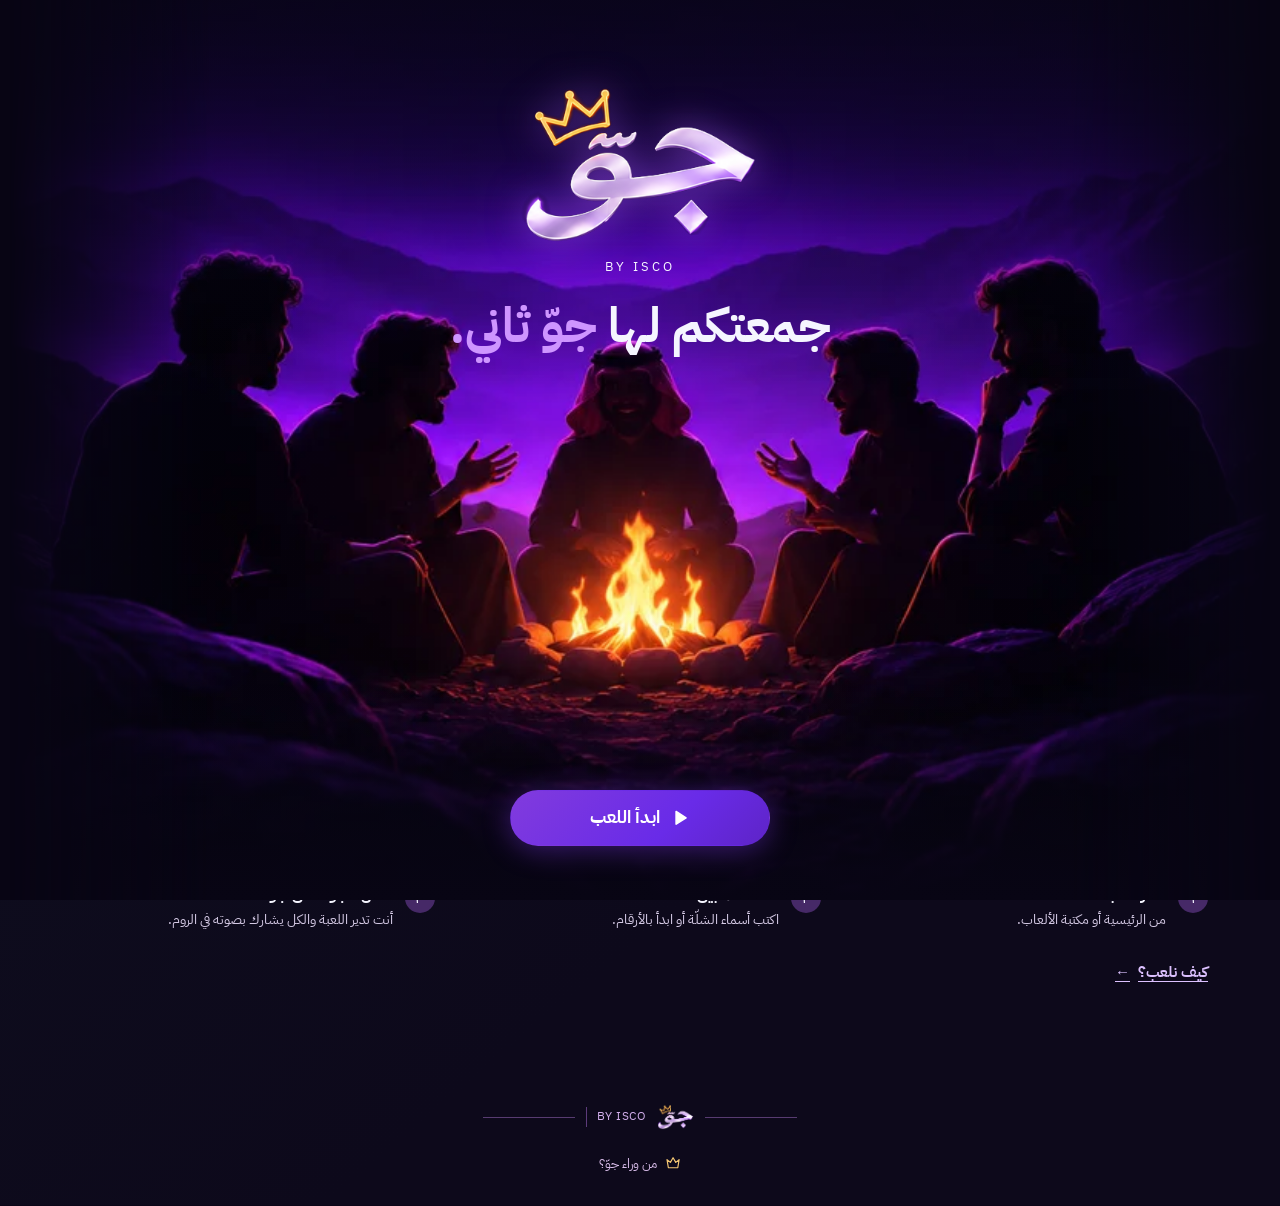
==== commit 7165f7a6: "Sync JAW's mobile layout and cinematic oud opening" ====
--- a/index.html
+++ b/index.html
@@ -16,12 +16,14 @@
   <link rel="stylesheet" href="./style.css">
   <link rel="stylesheet" href="./visual.css">
   <link rel="stylesheet" href="./founder.css">
+  <link rel="modulepreload" href="./app.js">
   <script type="module" src="./app.js"></script>
 </head>
 <body data-nav="home">
   <svg xmlns="http://www.w3.org/2000/svg" class="icon-definitions" aria-hidden="true" width="0" height="0">
     <symbol id="icon-home" viewBox="0 0 24 24"><path d="m3 10 9-7 9 7v10H3zM9 20v-6h6v6"/></symbol>
     <symbol id="icon-game" viewBox="0 0 24 24"><path d="M7.1 7h9.8a4 4 0 0 1 3.94 3.3l1.03 5.8a2 2 0 0 1-3.38 1.78L15 15H9l-3.49 2.88a2 2 0 0 1-3.38-1.78l1.03-5.8A4 4 0 0 1 7.1 7ZM7.5 9v4m-2-2h4m6 .3h.01m3-.9h.01"/></symbol>
+    <symbol id="icon-more" viewBox="0 0 24 24"><path d="M5 12h.01m6.99 0h.01m6.99 0h.01" stroke-width="3"/></symbol>
     <symbol id="icon-info" viewBox="0 0 24 24"><circle cx="12" cy="12" r="9"/><path d="M12 11v5m0-8h.01"/></symbol>
     <symbol id="icon-settings" viewBox="0 0 24 24"><path d="M10 3h4l.6 2.5 1.6.9 2.4-.8 2 3.5-1.9 1.6v1.8l1.9 1.7-2 3.5-2.4-.9-1.6.9-.6 2.3h-4l-.5-2.3-1.6-.9-2.5.9-2-3.5 2-1.7v-1.8l-2-1.6 2-3.5 2.5.8 1.6-.9z"/><circle cx="12" cy="11.7" r="2.7"/></symbol>
     <symbol id="icon-download" viewBox="0 0 24 24"><path d="M12 3v12m-4-4 4 4 4-4M4 16v4h16v-4"/></symbol>
@@ -34,10 +36,11 @@
     <symbol id="icon-flame" viewBox="0 0 24 24"><path d="M13 2c0 4-4 5-4 8 0 1 0 2 1 3-3 0-4-2-4-3a7.5 7.5 0 1 0 13.5 5c0-4-2-6.6-4-8 .4 2-.5 3-1 3C15 6 14 4 13 2Z"/><path d="M10 18c0-1.5 1.1-2.2 2-3 1 1 2 1.7 2 3a2 2 0 1 1-4 0Z"/></symbol>
   </svg>
 
+  <div id="app-content">
   <a class="skip-link" href="#main" data-action="focus-main">انتقل للمحتوى</a>
   <header class="header shell">
     <div class="header-inner">
-      <a class="brand jaw-intro-logo" href="#home" data-action="home" aria-label="جوّ، الرئيسية">
+      <a class="brand" href="#home" data-action="home" aria-label="جوّ، الرئيسية">
         <img src="./assets/jaw-wordmark.webp" width="318" height="219" alt="">
         <span class="brand-by" lang="en" dir="ltr">BY ISCO</span>
       </a>
@@ -48,9 +51,9 @@
         <button type="button" data-action="help"><svg class="icon" aria-hidden="true"><use href="#icon-info"/></svg> كيفية اللعب</button>
       </nav>
       <div class="header-tools">
-        <button class="button button-icon button-outline mobile-help" type="button" data-action="help" aria-label="كيف نلعب؟" title="كيف نلعب؟"><svg class="icon" aria-hidden="true"><use href="#icon-info"/></svg></button>
-        <button id="install-top" class="button button-icon button-outline" type="button" data-action="install" aria-label="تثبيت التطبيق" title="تثبيت التطبيق"><svg class="icon" aria-hidden="true"><use href="#icon-download"/></svg></button>
-        <button class="button button-icon button-outline" type="button" data-action="settings" aria-label="الإعدادات" title="الإعدادات"><svg class="icon" aria-hidden="true"><use href="#icon-settings"/></svg></button>
+        <button class="button button-icon button-quiet mobile-help" type="button" data-action="help" aria-label="كيف نلعب؟" title="كيف نلعب؟"><svg class="icon" aria-hidden="true"><use href="#icon-info"/></svg></button>
+        <button id="install-top" class="button button-icon button-quiet" type="button" data-action="install" aria-label="تثبيت التطبيق" title="تثبيت التطبيق"><svg class="icon" aria-hidden="true"><use href="#icon-download"/></svg></button>
+        <button class="button button-icon button-quiet header-settings" type="button" data-action="settings" aria-label="الإعدادات" title="الإعدادات"><svg class="icon" aria-hidden="true"><use href="#icon-settings"/></svg></button>
       </div>
     </div>
     <div class="connection" id="connection" role="status" hidden></div>
@@ -58,31 +61,9 @@
 
   <main class="shell" id="main" tabindex="-1">
     <div id="home" data-browse>
-      <section class="hero" aria-labelledby="hero-title">
-        <picture class="hero-art">
-          <source media="(max-width: 639px)" srcset="./assets/jaw-campfire.webp">
-          <source media="(max-width: 1100px)" srcset="./assets/jaw-lounge-small.webp">
-          <img src="./assets/jaw-lounge.webp" width="1720" height="688" alt="" fetchpriority="high">
-        </picture>
-        <video class="jaw-campfire" data-src="./assets/jaw-campfire-loop.mp4" muted loop playsinline preload="none" aria-hidden="true" disablepictureinpicture></video>
-        <div class="hero-copy">
-          <div class="welcome-brand jaw-intro-logo">
-            <img src="./assets/jaw-wordmark.webp" width="318" height="219" alt="جوّ">
-            <span class="brand-by" lang="en" dir="ltr">BY ISCO</span>
-          </div>
-          <h1 id="hero-title">جمعتكم لها <strong>جوّ ثاني.</strong></h1>
-          <p class="hero-desc">ألعاب تفاعلية للجمعات والأصدقاء. افتحوا رومكم، وخلوها تبدأ.</p>
-          <div class="actions hero-actions">
-            <button class="button button-primary start-now" type="button" data-action="setup" data-kind="outsider"><svg class="icon" aria-hidden="true"><use href="#icon-play"/></svg> ابدأ اللعب الآن</button>
-            <a class="button button-outline explore-games" href="#games" data-action="games"><svg class="icon" aria-hidden="true"><use href="#icon-game"/></svg> استكشف الألعاب</a>
-            <a class="button button-primary mobile-start" href="#games" data-action="games"><svg class="icon" aria-hidden="true"><use href="#icon-play"/></svg> ابدأ الآن</a>
-          </div>
-        </div>
-      </section>
-
-      <section class="catalogue" aria-labelledby="featured-title">
+      <section class="catalogue" aria-labelledby="home-title">
         <div class="section-header browse-section-header">
-          <h2 id="featured-title"><svg class="icon" aria-hidden="true"><use href="#icon-flame"/></svg> أبرز الألعاب</h2>
+          <h1 id="home-title" tabindex="-1">أبرز الألعاب</h1>
           <a class="button button-outline button-compact" href="#games" data-action="games">كل الألعاب</a>
         </div>
         <div class="game-grid" id="featured-games"><!-- featured-games:start -->
@@ -278,7 +259,7 @@
               <img src="./assets/jaw-choice.webp" alt="" loading="lazy">
               <span class="game-caption">
                 <strong>لو خيروك</strong>
-                <small id="game-info-quick-games-choice">حب واعترافات وانقفاط</small>
+                <small id="game-info-quick-games-choice"><bdi dir="ltr">٢–١٠</bdi> لاعبين <span aria-hidden="true">·</span> اختيارات واعترافات</small>
               </span>
             </button>
           </article>
@@ -673,18 +654,69 @@
     <button type="button" data-action="settings"><svg class="icon" aria-hidden="true"><use href="#icon-settings"/></svg><span>الإعدادات</span></button>
   </nav>
 
+  </div>
+
+  <dialog class="welcome" id="welcome" aria-labelledby="welcome-title" closedby="none">
+    <div class="welcome-frame">
+      <div class="welcome-scene" aria-hidden="true">
+        <img src="./assets/jaw-campfire.webp" width="820" height="1230" alt="">
+        <video class="jaw-campfire" data-src="./assets/jaw-campfire-loop.mp4" muted playsinline preload="none" disablepictureinpicture></video>
+      </div>
+      <div class="welcome-light" aria-hidden="true"></div>
+      <div class="welcome-embers" aria-hidden="true"><i></i><i></i><i></i><i></i><i></i><i></i></div>
+      <div class="welcome-copy">
+        <div class="welcome-logo">
+          <img class="welcome-logo-still" src="./assets/jaw-wordmark.webp" width="318" height="219" alt="جوّ">
+          <svg class="welcome-logo-brush" viewBox="0 0 318 219" aria-hidden="true">
+            <defs>
+              <mask id="welcome-ink" x="0" y="0" width="318" height="219" maskUnits="userSpaceOnUse">
+                <g fill="none" stroke="white" stroke-linecap="round" stroke-linejoin="round">
+                  <path class="welcome-stroke" pathLength="1" stroke-width="34" d="M180 87C199 59 226 65 253 84S289 106 303 114Q278 119 255 125C214 135 165 139 131 141"/>
+                  <path class="welcome-stroke" pathLength="1" stroke-width="39" d="M132 138C139 108 125 99 106 104S74 125 78 138C85 149 112 143 128 141C119 165 87 182 63 187S10 195 23 158"/>
+                  <path class="welcome-stroke" pathLength="1" stroke-width="43" d="M224 163L224 191"/>
+                  <path class="welcome-stroke" pathLength="1" stroke-width="16" d="M93 86Q104 71 111 73Q110 88 130 72Q129 90 152 70"/>
+                  <path class="welcome-stroke" pathLength="1" stroke-width="16" d="M26 46L59 55L66 18L93 43L112 17L116 56Q79 61 47 81Z"/>
+                </g>
+              </mask>
+            </defs>
+            <image width="318" height="219" href="./assets/jaw-wordmark.webp" mask="url(#welcome-ink)"/>
+          </svg>
+        </div>
+        <p class="welcome-credit" lang="en" dir="ltr">BY ISCO</p>
+        <h1 id="welcome-title" tabindex="-1" autofocus>جمعتكم لها <strong>جوّ ثاني.</strong></h1>
+      </div>
+      <div class="welcome-action">
+        <button class="button button-primary welcome-start" type="button" disabled>
+          <svg class="icon" aria-hidden="true"><use href="#icon-play"/></svg>
+          ابدأ اللعب
+        </button>
+      </div>
+      <div class="welcome-tools" hidden>
+        <button class="welcome-tool welcome-sound" type="button" aria-label="صوت العود" aria-pressed="false" title="تشغيل العود">
+          <span><svg class="icon" viewBox="0 0 24 24" aria-hidden="true">
+            <path d="M4 9v6h4l5 4V5L8 9H4"/>
+            <path class="welcome-sound-muted" d="m17 10 4 4m0-4-4 4"/>
+            <path class="welcome-sound-playing" d="M17 9a4 4 0 0 1 0 6m2.7-8a7 7 0 0 1 0 10"/>
+          </svg></span>
+        </button>
+        <button class="welcome-tool welcome-skip" type="button"><span>تخطّي</span></button>
+      </div>
+      <audio data-src="./assets/jaw-opening-oud.mp3" preload="auto" aria-hidden="true"></audio>
+    </div>
+  </dialog>
+
   <dialog id="modal" class="modal" aria-labelledby="dialog-heading"></dialog>
   <dialog class="modal tutorial-dialog" id="tutorial" aria-labelledby="tutorial-title">
     <header class="modal-header">
-      <div><p class="tutorial-label">جولة تدريبية</p><h2 id="tutorial-title"></h2></div>
+      <h2 id="tutorial-title"></h2>
       <button class="icon-button" type="button" data-tutorial-command="close" aria-label="إغلاق الشرح">×</button>
     </header>
     <div class="tutorial-preview" aria-label="معاينة الجولة"></div>
     <footer class="tutorial-footer">
       <div role="status" aria-atomic="true"><span class="tutorial-progress"></span><p class="tutorial-hint"></p></div>
       <div class="tutorial-tools">
-        <button class="button button-outline" type="button" data-tutorial-command="close">تخطّ الشرح</button>
-        <button class="button button-outline" type="button" data-tutorial-command="previous">السابق</button>
+        <button class="button button-quiet" type="button" data-tutorial-command="close">تخطّ الشرح</button>
+        <button class="button button-quiet" type="button" data-tutorial-command="previous">السابق</button>
         <button class="button button-primary" type="button" data-tutorial-command="next">التالي</button>
       </div>
     </footer>
--- a/style.css
+++ b/style.css
@@ -42,21 +42,38 @@
   --gold: #ffd24d;
   --orange: #ff8a00;
   --danger: #ffb6c7;
-  --gutter: 16px;
+  --space-1: 4px;
+  --space-2: 8px;
+  --space-3: 12px;
+  --space-4: 16px;
+  --space-5: 24px;
+  --space-6: 32px;
+  --space-7: 48px;
+  --touch: 48px;
+  --gutter: var(--space-4);
+  --page-width: 1200px;
+  --reading-width: 680px;
+  --radius-field: 12px;
+  --radius-card: 16px;
+  --radius-dialog: 20px;
+  --dialog-surface: #171224;
+  --rule: #9c7abd32;
+  --focus: #ffd24d;
   font-family: "IBM Plex Sans Arabic", Tahoma, sans-serif;
   background: #0b0618;
   color: var(--ink);
 }
 
 * { box-sizing: border-box; }
-html { scrollbar-gutter: stable; }
+html:has(dialog[open]) { overflow: hidden; }
+@media (pointer: fine) { html { scrollbar-gutter: stable; } }
 body {
   min-block-size: 100vh;
   margin: 0;
   line-height: 1.6;
   background: radial-gradient(ellipse at 66% 2%, #211031 0%, transparent 49%), linear-gradient(140deg, #0f1020, #0d091b 65%);
 }
-body[data-playing="true"] .footer, body[data-playing="true"] .mobile-nav { display: none; }
+body[data-playing="true"] :is(.footer, .mobile-nav, .header-inner) { display: none; }
 h1, h2, h3, p { margin: 0; }
 a { color: inherit; text-decoration: none; }
 button, input, select, textarea { font: inherit; }
@@ -65,7 +82,7 @@
 img { display: block; inline-size: 100%; block-size: auto; }
 bdi { overflow-wrap: anywhere; }
 [hidden] { display: none !important; }
-:focus-visible { outline: 2px solid var(--gold); outline-offset: 4px; }
+:focus-visible { outline: 2px solid var(--focus); outline-offset: 4px; }
 h1:focus, h2:focus, main:focus { outline: none; }
 
 .icon-definitions, .sr-only { position: absolute; clip-path: inset(50%); overflow: hidden; white-space: nowrap; }
@@ -81,100 +98,76 @@
 .skip-link:focus { transform: translateY(0); }
 
 .shell {
-  max-inline-size: 1248px;
+  max-inline-size: var(--page-width);
   margin-inline: auto;
   padding-left: max(var(--gutter), env(safe-area-inset-left, 0px));
   padding-right: max(var(--gutter), env(safe-area-inset-right, 0px));
 }
 .header { padding-block-start: env(safe-area-inset-top, 0px); }
 .header-inner {
-  min-block-size: 66px; display: grid; grid-template-columns: 1fr auto; align-items: center; gap: 12px;
-}
-.brand { display: inline-grid; justify-items: center; justify-self: start; padding: 3px 1px; }
+  min-block-size: 64px; display: grid; grid-template-columns: 1fr auto; align-items: center; gap: 12px;
+}
+.brand { display: inline-grid; justify-items: center; justify-self: start; min-block-size: var(--touch); padding: 3px 1px; }
 .brand img { inline-size: 54px; block-size: auto; }
 .brand-by { font-family: "IBM Plex Sans Arabic", system-ui, sans-serif; font-size: .54rem; line-height: 1.05; letter-spacing: .11em; white-space: nowrap; }
 .header-tools { display: flex; justify-content: flex-end; gap: 8px; }
 .nav { display: none; }
 .nav a, .nav button {
-  display: inline-flex; align-items: center; justify-content: center; gap: 8px; min-block-size: 44px;
-  border: 1px solid transparent; border-radius: 13px; padding: 5px 12px; background: transparent;
+  display: inline-flex; align-items: center; justify-content: center; gap: 8px; min-block-size: var(--touch);
+  border: 1px solid transparent; border-radius: var(--radius-field); padding: 5px 12px; background: transparent;
   color: var(--muted); font-size: .87rem; font-weight: 700;
 }
 .nav a:hover, .nav button:hover { color: #fff; background: #25133a; }
 body[data-nav="home"] .nav [data-action="home"], body[data-nav="games"] .nav [data-action="games"],
 body[data-nav="teams"] .nav [data-action="teams"] {
-  color: #fff; border-color: #644096; background: linear-gradient(180deg, #412262, #2c1948);
+  color: var(--violet); background: #b475f51a;
 }
 .connection { padding: 8px 12px; text-align: center; font-size: .82rem; background: #332340; color: #f0e5ff; }
 
 .button {
   display: inline-flex; align-items: center; justify-content: center; gap: 8px;
-  min-block-size: 48px; min-inline-size: 44px; max-inline-size: 100%; padding: 8px 17px;
-  border: 1px solid transparent; border-radius: 12px; font-weight: 700; font-size: .92rem; line-height: 1.45;
+  min-block-size: var(--touch); min-inline-size: var(--touch); max-inline-size: 100%; padding: 8px 16px;
+  border: 1px solid transparent; border-radius: var(--radius-field); font-weight: 700; font-size: .9375rem; line-height: 1.45;
   text-align: center; overflow-wrap: anywhere;
   transition: background var(--motion-ui) var(--motion-out), border-color var(--motion-ui) var(--motion-out), color var(--motion-ui) var(--motion-out), scale var(--motion-press) var(--motion-spring), box-shadow var(--motion-ui) var(--motion-out);
 }
 .button-primary {
-  color: #fff; border-color: #aa71f6;
-  background: linear-gradient(120deg, #8a43df, var(--purple) 55%, #5d1dcc);
-  box-shadow: inset 0 1px 12px #c79dff31, 0 4px 14px #8b3cff2c;
+  color: #fff; background: linear-gradient(120deg, #8037dc, #6429da);
+  box-shadow: 0 6px 20px #672ee444;
 }
 .button-primary:hover:not(:disabled) {
-  background: linear-gradient(120deg, #964de4, #7231df 67%, #6424d7);
+  background: linear-gradient(120deg, #863fe0, #6c2de0);
   box-shadow: inset 0 1px 8px #d4acff4e, 0 4px 20px #8b3cff52;
 }
 .button-outline { background: #171122; border-color: #614583; color: var(--ink); }
 .button-outline:hover:not(:disabled) { background: #291945; border-color: #ad78e0; }
-.button-compact { min-block-size: 44px; padding: 6px 12px; font-size: .81rem; }
-.button-icon { min-block-size: 44px; inline-size: 44px; padding: 0; color: var(--violet); font-size: 1rem; }
+.button-quiet { background: transparent; color: var(--violet); }
+.button-quiet:hover:not(:disabled), .round-menu[open] > summary { background: #ffffff0c; color: var(--ink); }
+.button-compact { padding: 6px 12px; font-size: .875rem; }
+.button-icon { inline-size: var(--touch); padding: 0; color: var(--violet); font-size: 1rem; }
 .button-danger { color: #ffe0e7; background: #552039; border-color: #a85371; }
 .button-danger:hover { background: #6c2947; }
 .actions { display: flex; flex-wrap: wrap; gap: 8px; align-items: center; }
 
-.hero {
-  min-block-size: clamp(466px, 134vw, 620px); position: relative; isolation: isolate; overflow: hidden;
-  display: grid; border: 1px solid #5d3a82; border-radius: 20px; background: #0d071b;
-  box-shadow: inset 0 0 26px #7a3cff1d;
-}
-.hero-art { position: absolute; inset: 0; z-index: -2; }
-.hero-art img { block-size: 100%; object-fit: cover; object-position: center 65%; }
-.hero::after {
-  content: ""; position: absolute; pointer-events: none; z-index: -1; inset: 0;
-  background: linear-gradient(180deg, #0b061833 0%, transparent 38%, transparent 72%, #11091fe8 94%, #130b20 100%);
-}
-.hero-copy { display: flex; flex-direction: column; min-inline-size: 0; align-items: center; text-align: center; padding: 30px 16px 24px; }
-.welcome-brand { display: grid; justify-items: center; gap: 6px; margin-block: 4px 12px; }
-.welcome-brand img { inline-size: clamp(126px, 44vw, 200px); filter: drop-shadow(0 0 16px #652ba878); }
-.welcome-brand .brand-by { font-size: .84rem; letter-spacing: .12em; }
-.hero h1 {
-  font-size: clamp(1.35rem, 5.7vw, 1.94rem); line-height: 1.24; letter-spacing: -.025em; font-weight: 700;
-}
-.hero h1 strong { color: #c387ff; }
-.hero-desc, .hero-actions .start-now, .hero-actions .explore-games { display: none; }
-.hero-actions { margin-block-start: auto; justify-content: center; }
-.hero-actions .button { border-radius: 99px; }
-.hero-actions .mobile-start { padding-inline: 38px; min-inline-size: 164px; }
-
 .catalogue { padding-block: 22px 18px; scroll-margin-block-start: 12px; }
 .section-header { margin-block-end: 10px; }
-.section-header h2 { display: flex; gap: 8px; align-items: center; font-size: clamp(1.25rem, 4vw, 1.8rem); line-height: 1.36; }
+.section-header :is(h1, h2) { display: flex; gap: 8px; align-items: center; font-size: clamp(1.25rem, 4vw, 1.8rem); line-height: 1.36; }
 .section-header .icon { color: #ffad4e; filter: drop-shadow(0 0 8px #ff8a006b); }
 .game-grid { display: grid; grid-template-columns: repeat(2, minmax(0, 1fr)); gap: 10px; }
 .game-card {
-  --tile-border: #925aca; --tile-glow: #8c40cf55;
+  --tile-glow: #8c40cf55;
   min-inline-size: 0; transition: transform var(--motion-card) var(--motion-spring);
 }
-.game-card[data-kind="mafia"] { --tile-border: #963547; --tile-glow: #ff305747; }
-.game-card[data-kind="court"] { --tile-border: #a56236; --tile-glow: #ff81234d; }
-.game-card[data-kind="choice"] { --tile-border: #a779c2; --tile-glow: #d295ff55; }
-.game-card[data-kind="social"] { --tile-border: #427d78; --tile-glow: #60e9b33b; }
-.game-card[data-kind="challenge"] { --tile-border: #a57339; --tile-glow: #ffba6042; }
+.game-card[data-kind="mafia"] { --tile-glow: #ff305747; }
+.game-card[data-kind="court"] { --tile-glow: #ff81234d; }
+.game-card[data-kind="choice"] { --tile-glow: #d295ff55; }
+.game-card[data-kind="social"] { --tile-glow: #60e9b33b; }
+.game-card[data-kind="challenge"] { --tile-glow: #ffba6042; }
 .game-tile {
   position: relative; isolation: isolate; overflow: hidden; display: flex; flex-direction: column; justify-content: flex-end;
   width: 100%; aspect-ratio: 1.18; min-block-size: 130px; padding: 8px; text-align: center;
-  border: 1px solid var(--tile-border); border-radius: 14px; color: var(--ink); background: #1b112c;
-  box-shadow: inset 0 0 16px var(--tile-glow);
-  transition: box-shadow var(--motion-card) var(--motion-out), border-color var(--motion-card) var(--motion-out);
+  border: 0; border-radius: var(--radius-card); color: var(--ink); background: #1b112c;
+  transition: box-shadow var(--motion-card) var(--motion-out);
 }
 .game-tile img {
   position: absolute; z-index: -2; inset: 0; block-size: 100%; object-fit: cover; object-position: center 35%;
@@ -186,15 +179,17 @@
 }
 .game-caption { inline-size: 100%; }
 .game-caption strong { display: block; font-size: clamp(1rem, 4.4vw, 1.34rem); font-weight: 700; line-height: 1.22; }
-.game-caption small { display: block; color: #dfd2ee; font-size: clamp(.64rem, 2.55vw, .75rem); margin-block-start: 3px; line-height: 1.25; }
+.game-caption small { display: block; color: #dfd2ee; font-size: .75rem; margin-block-start: 3px; line-height: 1.25; }
 .game-caption small span { color: #c78cf2; }
 @media (hover: hover) {
   .game-card:hover { transform: translateY(var(--motion-card-lift)); }
-  .game-tile:hover { border-color: #dcabff; box-shadow: 0 0 20px var(--tile-glow); }
+  .game-tile:hover { box-shadow: 0 0 20px var(--tile-glow); }
   .game-tile:hover img { transform: scale(var(--motion-image-scale)); }
 }
 
-.quick-section { margin-block-start: 12px; border-block-start: 1px solid #3b264e; }
+.quick-section {
+  margin-block-start: var(--space-5);
+}
 .quick-title { color: var(--violet); font-size: 1.06rem; padding-block: 10px 5px; }
 .quick-grid { margin-block: 4px 12px; }
 @media (min-width: 640px) {
@@ -208,10 +203,11 @@
 .signature span { border-inline-start: 1px solid #5c3b7a; padding-inline-start: 10px; letter-spacing: .045em; }
 
 .mobile-nav {
-  position: fixed; z-index: 4; inset-inline: max(8px, env(safe-area-inset-right, 0px)) max(8px, env(safe-area-inset-left, 0px));
-  inset-block-end: max(8px, env(safe-area-inset-bottom, 0px)); display: grid; grid-template-columns: repeat(4, minmax(0, 1fr));
-  gap: 3px; padding: 5px; background: #171126; border: 1px solid #68448b; border-radius: 15px;
-  box-shadow: 0 7px 24px #070311a6;
+  position: fixed; z-index: 4; inset-inline: 0; inset-block-end: 0;
+  display: grid; grid-template-columns: repeat(4, minmax(0, 1fr)); gap: var(--space-1);
+  padding: var(--space-1) max(var(--space-2), env(safe-area-inset-right, 0px))
+    max(var(--space-1), env(safe-area-inset-bottom, 0px)) max(var(--space-2), env(safe-area-inset-left, 0px));
+  background: #151020f7; border-block-start: 1px solid var(--rule);
 }
 .mobile-nav a, .mobile-nav button {
   display: flex; min-block-size: 48px; justify-content: center; align-items: center; flex-direction: column; gap: 3px;
@@ -221,25 +217,44 @@
 .mobile-nav .icon { font-size: 1rem; }
 body[data-nav="home"] .mobile-nav [data-action="home"], body[data-nav="games"] .mobile-nav [data-action="games"],
 body[data-nav="teams"] .mobile-nav [data-action="teams"] {
-  color: #fff; border-color: #8a5ab7; background: linear-gradient(155deg, #673da0, #32194f);
+  color: #dfb6ff; background: #b475f51a; font-weight: 700;
 }
 .modal {
-  position: fixed; margin: auto; width: min(calc(100% - 24px), 640px);
-  width: min(calc(100% - max(24px, env(safe-area-inset-left, 0px) + env(safe-area-inset-right, 0px) + 16px)), 640px);
-  max-block-size: calc(100vh - 24px); max-block-size: min(768px, calc(100dvh - max(24px, env(safe-area-inset-top, 0px) + env(safe-area-inset-bottom, 0px) + 16px)));
-  padding: 0; border: 1px solid #696084; border-radius: 20px; background: #171225;
-  color: var(--ink); overscroll-behavior: contain; box-shadow: 0 16px 64px #080712a8;
-}
-.modal::backdrop { background: #0b0a13cc; }
-.modal-header { display: flex; align-items: center; justify-content: space-between; gap: 8px; padding: 16px; background: #171225; }
-.modal-header h2 { font-size: clamp(1.16rem, 5vw, 1.56rem); line-height: 1.45; }
-.modal-body { padding: 0 16px 16px; }
-.modal-body > .actions { margin-block-start: 16px; }
+  position: fixed; margin: auto; inline-size: min(calc(100% - 32px), 600px);
+  max-block-size: calc(100vh - 32px);
+  max-block-size: min(800px, calc(100dvh - max(32px, env(safe-area-inset-top, 0px) + env(safe-area-inset-bottom, 0px) + 16px)));
+  padding: 0; border: 0; border-radius: var(--radius-dialog); background: var(--dialog-surface);
+  color: var(--ink); overflow: hidden; box-shadow: 0 16px 64px #080712a8;
+}
+.modal[open] { display: grid; grid-template-rows: auto minmax(0, 1fr); }
+.modal::backdrop { background: #0b0a13d9; }
+.modal-header {
+  display: flex; align-items: center; justify-content: space-between; gap: var(--space-2);
+  padding: var(--space-2) var(--gutter); background: var(--dialog-surface);
+}
+.modal-header h2 { font-size: clamp(1.25rem, 5vw, 1.75rem); line-height: 1.35; }
+.modal-body {
+  min-block-size: 0; overflow-y: auto; overscroll-behavior: contain;
+  padding: var(--space-2) var(--gutter) max(var(--space-4), env(safe-area-inset-bottom, 0px));
+}
+.modal-body > .actions { margin-block-start: var(--space-4); }
 .icon-button {
-  display: grid; place-items: center; flex: none; inline-size: 44px; block-size: 44px;
-  border: 1px solid var(--edge); border-radius: 12px; background: var(--elevated); color: var(--ink); font: 1.35rem/1 system-ui;
-}
-.icon-button:hover { border-color: var(--violet); }
+  display: grid; place-items: center; flex: none; inline-size: var(--touch); block-size: var(--touch);
+  border: 0; border-radius: 50%; background: transparent; color: var(--violet); font: 1.5rem/1 system-ui;
+}
+.icon-button:hover { color: var(--ink); background: #ffffff0c; }
+@media (max-width: 639px) {
+  .modal:is([data-layout="setup"], [data-layout="settings"], .tutorial-dialog) {
+    inset: 0; margin: 0; inline-size: 100%; max-inline-size: none;
+    block-size: 100%; max-block-size: 100%; block-size: 100dvh; max-block-size: 100dvh;
+    border-radius: 0; box-shadow: none;
+  }
+  .modal-header { padding-block-start: max(var(--space-2), env(safe-area-inset-top, 0px)); }
+  .modal :is(.modal-header, .modal-body, .tutorial-preview, .tutorial-footer) {
+    padding-left: max(var(--gutter), env(safe-area-inset-left, 0px));
+    padding-right: max(var(--gutter), env(safe-area-inset-right, 0px));
+  }
+}
 .muted { color: var(--muted); font-size: .9rem; }
 .small { font-size: .77rem; }
 .notice { padding: 8px 16px; background: var(--surface); color: var(--muted); }
@@ -248,30 +263,50 @@
 .rules-list li::marker, .rules li::marker { color: var(--bright); }
 .rules-list strong { color: var(--ink); }
 .modal-body > .muted + .rules-list { margin-block-start: 16px; }
-.setup-form { display: grid; grid-template-columns: minmax(0, 1fr); gap: 8px; }
+.setup-form {
+  display: flex; flex-direction: column; min-block-size: 100%; gap: var(--space-4);
+}
+[data-layout="setup"] .modal-body {
+  padding-block-end: 0;
+  scroll-padding-block: var(--space-3) calc(84px + env(safe-area-inset-bottom, 0px));
+}
+.setup-details { min-inline-size: 0; }
+.setup-details > summary {
+  display: flex; align-items: center; justify-content: space-between; gap: var(--space-3);
+  min-block-size: var(--touch); list-style: none; color: var(--ink); font-weight: 700; cursor: pointer;
+}
+.setup-details > summary::-webkit-details-marker, .round-menu > summary::-webkit-details-marker { display: none; }
+.setup-details > summary::after { content: "+"; color: var(--violet); font-size: 1.35rem; }
+.setup-details[open] > summary::after { content: "−"; }
+.setup-details :is(.team-setup, .name-grid) { margin-block: var(--space-2); }
 .setup-count { display: flex; align-items: center; justify-content: space-between; gap: 8px; margin-block-start: 4px; }
 .field-label { display: block; color: var(--ink); font-size: .85rem; font-weight: 700; }
 .field {
-  min-block-size: 44px; inline-size: 100%; min-inline-size: 0; border: 1px solid #5e537a; border-radius: 10px;
-  padding: 6px 8px; background: #171528; color: var(--ink); font-size: 1rem;
+  min-block-size: var(--touch); inline-size: 100%; min-inline-size: 0; border: 1px solid #817096;
+  border-radius: var(--radius-field); padding: var(--space-2) var(--space-3); background: #ffffff06;
+  color: var(--ink); font-size: 1rem;
 }
 .field::placeholder { color: #a9a2bd; opacity: 1; }
 .count-control { display: flex; align-items: center; gap: 6px; direction: ltr; }
-.count-picker { inline-size: 61px; text-align: center; }
-.button-step { padding: 0; min-inline-size: 44px; min-block-size: 44px; font-size: 1.16rem; }
-.setup-game { display: flex; align-items: center; gap: 10px; padding: 9px; margin-block-end: 2px; border: 1px solid #59416f; border-radius: 12px; background: #221733; }
-.setup-game strong { line-height: 1.3; }
-.setup-game p { font-size: .8rem; color: var(--muted); }
+.count-picker { inline-size: 72px; padding-inline: 6px; text-align: center; }
+.button-step {
+  padding: 0; font-size: 1.16rem; background: #ffffff0c; border-color: transparent;
+}
+.setup-game {
+  display: flex; align-items: center; gap: var(--space-3);
+}
+.setup-game p {
+  color: var(--muted); line-height: 1.5;
+}
 .setup-form .game-mark { inline-size: 45px; block-size: 45px; }
 .name-grid { display: grid; grid-template-columns: repeat(2, minmax(0, 1fr)); gap: 8px; }
 .name-field { min-inline-size: 0; display: flex; align-items: center; gap: 4px; }
-.name-field > span { color: var(--soft); font: 700 .73rem/1 "IBM Plex Sans Arabic", sans-serif; }
 .choice-field { margin: 8px 0 0; border: 0; padding: 0; min-inline-size: 0; }
 .choice-field legend { padding: 0; margin-block-end: 4px; color: var(--ink); font-size: .85rem; font-weight: 700; }
 .choice-grid { display: flex; flex-wrap: wrap; gap: 8px; }
 .choice {
   min-inline-size: max(64px, calc(25% - 8px)); flex: 1; display: flex; align-items: center; gap: 8px;
-  min-block-size: 44px; padding: 8px; border: 1px solid #605677; border-radius: 10px; background: #201832; cursor: pointer;
+  min-block-size: var(--touch); padding: var(--space-2); border: 1px solid transparent; border-radius: var(--radius-field); background: #ffffff08; cursor: pointer;
 }
 .choice:has(input:checked), .vote-option:has(input:checked) { background: #352050; border-color: var(--bright); }
 .choice input, .vote-option input, .preference input { inline-size: 16px; block-size: 16px; margin: 0; flex: none; accent-color: var(--bright); }
@@ -282,24 +317,43 @@
 .rules summary { min-block-size: 44px; align-content: center; cursor: pointer; color: var(--violet); font-size: .85rem; font-weight: 700; }
 .form-message { color: var(--danger); font-size: .82rem; }
 .form-message:empty, .copy-message:empty { display: none; }
-.setup-actions { display: flex; align-items: center; gap: 8px; }
+.setup-footer {
+  position: sticky; inset-block-end: 0; z-index: 1; margin-block-start: auto;
+  padding-block: var(--space-3) max(var(--space-4), env(safe-area-inset-bottom, 0px));
+  background: var(--dialog-surface);
+}
+.setup-footer .form-message { margin-block-end: var(--space-2); }
+.setup-actions { display: flex; flex-wrap: wrap; align-items: center; gap: var(--space-2); }
 .setup-actions > .button-primary { flex: 1; }
 .preference {
   display: flex; align-items: center; justify-content: space-between; gap: 8px; min-block-size: 56px; margin-block-end: 8px;
-  padding: 8px 16px; border: 1px solid var(--edge); border-radius: 12px; cursor: pointer;
-}
-
-.play-shell { inline-size: min(100%, 736px); min-block-size: 72vh; margin-inline: auto; padding-block: 16px max(24px, env(safe-area-inset-bottom, 0px)); }
-.stage-tools { display: flex; align-items: center; flex-wrap: wrap; justify-content: flex-end; gap: 6px; }
-.stage-nav { display: flex; align-items: center; justify-content: space-between; gap: 8px; margin-block-end: 8px; }
+  padding: var(--space-2) 0; border-block-end: 1px solid var(--rule); cursor: pointer;
+}
+
+.play-shell {
+  inline-size: min(100%, var(--reading-width)); margin-inline: auto;
+  padding-block: var(--space-3) max(var(--space-5), env(safe-area-inset-bottom, 0px));
+}
+.round-menu { position: relative; flex: none; z-index: 2; }
+.round-menu > summary { list-style: none; cursor: pointer; }
+.round-menu-actions {
+  position: absolute; inset-inline-end: 0; inset-block-start: calc(100% + var(--space-1));
+  display: grid; inline-size: min(200px, 69vw); padding: var(--space-2);
+  border-radius: var(--radius-card); background: #241736; box-shadow: 0 10px 28px #080511b8;
+}
+.round-menu-actions .button { justify-content: start; text-align: start; }
+.round-menu-actions .round-exit { color: var(--danger); }
+.stage-nav {
+  display: flex; align-items: center; justify-content: space-between; gap: var(--space-2);
+  margin-block-end: clamp(var(--space-5), 7vw, var(--space-7));
+}
 .stage-brand { display: flex; align-items: center; gap: 9px; min-inline-size: 0; }
 .stage-brand strong { display: block; line-height: 1.3; }
 .stage-badge { display: block; margin-block-start: 3px; color: var(--violet); font-size: .77rem; }
 .game-mark { display: block; flex: none; inline-size: 40px; block-size: 40px; object-fit: cover; border-radius: 10px; border: 1px solid #67468b; }
 .stage-panel {
   --stage-accent: var(--bright);
-  min-inline-size: 0; position: relative; overflow: hidden; padding: 16px; border: 1px solid #524867; border-radius: 20px;
-  background: linear-gradient(145deg, #2b1942, #140f23 72%);
+  min-inline-size: 0; position: relative; display: flow-root;
 }
 .stage-panel > p { color: var(--muted); font-size: .91rem; margin-block-start: 8px; }
 .stage-panel > .actions { margin-block-start: 16px; }
@@ -312,24 +366,22 @@
 .progress span { display: block; block-size: 100%; border-radius: inherit; background: linear-gradient(90deg, #6124cd, #b983ff); box-shadow: 0 0 12px #8242f5; transform: scaleX(var(--progress, 0)); transform-origin: right; }
 .card-back, .secret-card {
   display: grid; place-items: center; gap: 8px; min-block-size: 160px; margin-block-start: 16px; padding: 16px;
-  border-radius: 16px; border: 1px solid #7c539e; background: radial-gradient(ellipse at 50% 0%, #472c69, #1e142f 78%);
+  border-radius: var(--radius-card); background: radial-gradient(ellipse at center, #422260a6, transparent 72%);
 }
 .card-back > .game-mark {
   inline-size: 88px; block-size: 88px; border-radius: 19px; transform: rotate(-6deg);
   box-shadow: 0 0 24px #8b3cff44;
 }
 .stage-deal .secret-card {
-  position: relative; border-color: #9d62ce;
-  background: radial-gradient(ellipse at 54% 15%, #43225199, transparent 75%), #1d102c;
-  box-shadow: 0 0 32px #7a3cff22, inset 0 0 18px #a451fa23;
+  position: relative; background: radial-gradient(ellipse at 50% 0%, #482974, #25163e 82%);
 }
 .stage-deal .secret-card h2 {
-  border: 1px solid #ad624c; border-radius: 15px; padding: 6px 16px; font-size: clamp(1.55rem, 6vw, 2.5rem);
-  background: linear-gradient(110deg, #5d2d39, #391c56); color: var(--ink);
-  box-shadow: 0 0 20px #ff8a0025;
+  font-size: clamp(1.55rem, 6vw, 2.5rem); color: var(--ink);
 }
 .round-content[data-kind="liar"] .secret-card h2 { font-size: clamp(1.12rem, 5vw, 1.65rem); }
-.stage-court { --stage-accent: #ffd4a2; background: radial-gradient(ellipse at 96% 0, #49252a, #1d142b 70%); }
+.stage-court {
+  --stage-accent: #ffd4a2;
+}
 .secret-card span { color: var(--violet); font-size: .8rem; font-weight: 700; }
 .secret-card h2 { color: var(--stage-accent); font-size: clamp(1.65rem, 8vw, 2.9rem); line-height: 1.55; overflow-wrap: anywhere; }
 .secret-card p { color: var(--muted); font-size: .86rem; }
@@ -340,7 +392,7 @@
   color: #f9f1ff; background: #322b49; font-size: clamp(1.03rem, 4.7vw, 1.42rem); line-height: 1.75; font-weight: 700;
 }
 .prompt-box span { color: var(--stage-accent); }
-.forbidden-box, .alive-box { margin-block-start: 16px; border: 1px solid #5c526e; border-radius: 12px; padding: 8px 12px; background: #232035; }
+.forbidden-box, .alive-box { margin-block-start: var(--space-4); padding-block: var(--space-2); }
 .forbidden-box h2, .alive-box h2 { font-size: .91rem; }
 .forbidden-box ul, .alive-box ul { display: flex; flex-wrap: wrap; gap: 8px; list-style: none; padding: 0; margin: 8px 0 0; }
 .forbidden-box ul { justify-content: center; }
@@ -350,20 +402,24 @@
 .vote-field legend { font-weight: 700; color: var(--muted); }
 .vote-grid { display: grid; grid-template-columns: repeat(2, minmax(0, 1fr)); gap: 8px; margin-block-start: 8px; }
 .vote-option {
-  display: flex; align-items: center; gap: 8px; min-inline-size: 0; min-block-size: 44px; border: 1px solid #64458c; border-radius: 10px;
+  display: flex; align-items: center; gap: 8px; min-inline-size: 0; min-block-size: var(--touch); border: 1px solid transparent; border-radius: var(--radius-field);
   padding: 6px 8px; background: #201832; cursor: pointer; font-size: .87rem;
   transition: border-color var(--motion-ui) var(--motion-out), background var(--motion-ui) var(--motion-out);
 }
 .stage-form { display: grid; gap: 8px; margin-block-start: 16px; }
 .choice-pairs { display: grid; grid-template-columns: repeat(2, minmax(0, 1fr)); gap: 12px; list-style: none; padding: 0; margin-block: 16px 8px; }
+.choice-pair, .choice-answer {
+  --choice-accent: #dfbbff; --choice-border: #7953a8; --choice-fill: #29193f;
+}
 .choice-pair {
-  --choice-accent: #dfbbff; --choice-border: #7953a8; --choice-fill: #29193f;
   min-inline-size: 0; min-block-size: 104px; border: 1px solid var(--choice-border); border-radius: 14px;
   padding: 14px; background: var(--choice-fill); color: var(--ink); text-align: start;
   overflow-wrap: anywhere; font-family: inherit; font-size: inherit; cursor: pointer;
   transition: border-color var(--motion-ui) var(--motion-out), box-shadow var(--motion-ui) var(--motion-out), background var(--motion-ui) var(--motion-out);
 }
-.choice-pair:nth-child(2) { --choice-accent: #ffd595; --choice-border: #91684b; --choice-fill: #36231f; }
+.choice-pair:nth-child(2), .choice-answer[data-option="1"] {
+  --choice-accent: #ffd595; --choice-border: #91684b; --choice-fill: #36231f;
+}
 .choice-pair:hover:not([aria-disabled="true"]),
 .choice-pair[aria-pressed="true"] { border-color: var(--choice-accent); box-shadow: inset 0 0 0 1px var(--choice-accent); }
 .choice-pair[aria-disabled="true"] { cursor: default; }
@@ -371,6 +427,10 @@
 .choice-pair :is(small, strong) { display: block; }
 .choice-pair small { color: var(--choice-accent); font-size: .82rem; }
 .choice-pair strong { margin-block-start: 5px; font-size: 1.12rem; line-height: 1.5; }
+.choice-pair-label { display: flex; align-items: center; justify-content: space-between; gap: 8px; min-block-size: 20px; }
+.choice-pair-label .icon { color: var(--choice-accent); inline-size: 18px; block-size: 18px; }
+.choice-stage .choice-explain-hint { margin-block-start: 12px; color: var(--ink); }
+.choice-stage .choice-explain-hint + .choice-controls { margin-block-start: 8px; }
 .choice-controls { min-block-size: 48px; }
 .anonymous-form { gap: 8px; }
 .anonymous-form textarea { resize: vertical; min-block-size: 96px; }
@@ -410,51 +470,31 @@
 .score-list { list-style: none; padding: 0; margin-block: 16px 8px; display: grid; gap: 8px; text-align: start; }
 .score-list li {
   display: flex; justify-content: space-between; align-items: center; position: relative; isolation: isolate; overflow: hidden;
-  min-block-size: 44px; gap: 8px; padding: 6px 12px; border: 1px solid #594d73; border-radius: 10px;
-  background: #29233c; color: var(--ink); font-size: .88rem;
+  min-block-size: var(--touch); gap: 8px; padding: 6px 12px; border-radius: var(--radius-field);
+  background: #ffffff08; color: var(--ink); font-size: .88rem;
 }
 .score-list strong { color: var(--stage-accent); text-align: end; }
 .vote-bars li::before {
   content: ""; position: absolute; inset-block: 0; inset-inline-start: 0; inline-size: var(--vote-width); z-index: -1;
   background: #554675; transform-origin: right;
 }
-.result-panel { background: radial-gradient(ellipse at top, #37344b, #211e34 68%); }
+.result-panel > h1 { color: #ffd595; }
 
 
 @media (max-width: 359px) {
-  .setup-count { display: grid; grid-template-columns: minmax(0, 1fr); gap: 4px; }
+  .name-grid { grid-template-columns: minmax(0, 1fr); }
 }
 @media (min-width: 430px) {
-  :root { --gutter: 21px; }
-  .hero-copy { padding-block-start: 36px; }
   .game-grid { gap: 12px; }
 }
 @media (min-width: 640px) {
-  :root { --gutter: 28px; }
+  :root { --gutter: var(--space-5); }
   .header { padding-block-start: max(14px, env(safe-area-inset-top, 0px)); }
   .header-inner {
-    grid-template-columns: 1fr auto 1fr; min-block-size: 70px; padding-inline: 20px;
-    border: 1px solid #62438b; border-block-end-color: #42285e; border-radius: 24px 24px 0 0;
-    background: linear-gradient(90deg, #18112c, #100b20 57%, #1c1130);
+    grid-template-columns: 1fr auto 1fr; min-block-size: 70px;
   }
   .brand img { inline-size: 65px; }
   .nav { display: flex; align-items: center; gap: 6px; }
-  .hero {
-    grid-template-columns: 1fr 1fr; align-items: center; min-block-size: clamp(335px, 37vw, 434px);
-    border-block-start: 0; border-color: #654385; border-radius: 0 0 23px 23px;
-  }
-  .hero::after {
-    background: linear-gradient(270deg, #0d081b68, transparent 65%), linear-gradient(0deg, #0f091fd9, transparent 28%);
-  }
-  .hero-art img { object-position: 44% 50%; }
-  .hero-copy { align-items: flex-start; text-align: start; padding: 24px clamp(26px, 5.2vw, 73px) 24px 5px; }
-  .welcome-brand, .hero-actions .mobile-start { display: none; }
-  .hero h1 { font-size: clamp(2.35rem, 5.1vw, 4.52rem); line-height: 1.13; }
-  .hero h1 strong { display: block; }
-  .hero-desc { display: block; max-inline-size: 34ch; margin-block-start: 13px; font-size: clamp(.88rem, 1.3vw, 1.16rem); line-height: 1.55; color: #f3e9f8; }
-  .hero-actions { justify-content: flex-start; margin-block-start: 20px; }
-  .hero-actions .start-now, .hero-actions .explore-games { display: inline-flex; padding-inline: 14px; }
-  .hero-actions .explore-games { border-radius: 12px; background: #120b23a1; }
   .section-header { margin-block-end: 13px; }
   .game-grid { grid-template-columns: repeat(4, minmax(0, 1fr)); gap: 12px; }
   .game-tile { aspect-ratio: 1.25; }
@@ -463,23 +503,20 @@
   .game-quick .game-tile { aspect-ratio: 1.8; }
   .footer { padding-block-end: max(12px, env(safe-area-inset-bottom, 0px)); }
   .mobile-nav { display: none; }
-  .stage-panel { padding: 24px; }
+  .stage-panel > .actions { margin-block-start: var(--space-5); }
 }
 @media (min-width: 900px) {
-  :root { --gutter: 36px; }
-  .header-inner { min-block-size: 76px; padding-inline: 26px; }
+  :root { --gutter: var(--space-6); }
+  .header-inner { min-block-size: 76px; }
   .nav { gap: 16px; }
-  .hero-copy { padding-inline-start: clamp(42px, 6.2vw, 88px); }
   .catalogue { padding-block-start: 20px; }
   .game-grid { gap: 14px; }
   .game-tile { min-block-size: 168px; padding: 10px; aspect-ratio: 1.41; border-radius: 17px; }
-  .modal-header { padding: 16px 24px; }
-  .modal-body { padding: 0 24px 24px; }
-}
-
-.game-card[data-kind="evidence"] { --tile-border: #a67958; --tile-glow: #f9a46d50; }
-.game-card[data-kind="reverse"] { --tile-border: #5869bd; --tile-glow: #7d9df555; }
-.game-card[data-kind="know"] { --tile-border: #a26096; --tile-glow: #f197d54a; }
+}
+
+.game-card[data-kind="evidence"] { --tile-glow: #f9a46d50; }
+.game-card[data-kind="reverse"] { --tile-glow: #7d9df555; }
+.game-card[data-kind="know"] { --tile-glow: #f197d54a; }
 .clue-grid {
   display: grid; grid-template-columns: repeat(2, minmax(0, 1fr)); gap: 8px;
   margin-block: 12px; padding: 0; list-style: none;
@@ -516,24 +553,22 @@
 }
 
 .browse-section-header { display: flex; flex-wrap: wrap; justify-content: space-between; align-items: center; gap: 8px; }
-.browse-section-header:has(.button) h2 { margin-block: 4px; }
+.browse-section-header:has(.button) :is(h1, h2) { margin-block: 4px; }
 .browse-page { min-block-size: min(68vh, 560px); }
 .browse-page-heading {
-  display: flex; align-items: center; gap: 12px; padding: clamp(12px, 2.2vw, 20px);
-  border: 1px solid #593d73; border-radius: 16px;
-  background: radial-gradient(ellipse at 96% 0%, #352052, transparent 82%), #141024;
-}
-.browse-page-heading { margin-block-end: 16px; }
+  display: flex; align-items: center; gap: var(--space-3);
+  margin-block: var(--space-2) var(--space-5);
+}
 .browse-page-heading h1 { font-size: clamp(1.4rem, 5vw, 2rem); line-height: 1.3; }
 .browse-page-heading p { color: #e0c9ee; font-size: .87rem; }
 .browse-emblem {
   display: grid; place-items: center; flex: 0 0 44px; aspect-ratio: 1; color: #e4bcff;
-  border: 1px solid #8558aa; border-radius: 12px; background: linear-gradient(155deg, #553879, #342138);
-}
-.browse-emblem-gold { color: #ffdb91; border-color: #8b6258; background: linear-gradient(155deg, #643956, #342138); }
+  border-radius: var(--radius-field); background: #a463db1c;
+}
+.browse-emblem-gold { color: #ffdb91; background: #ffb15e1c; }
 .browse-emblem .icon { font-size: 1.25rem; }
-.game-card[data-kind="taboo"] { --tile-border: #8f4368; --tile-glow: #e55d9c55; }
-.game-card[data-kind="auction"] { --tile-border: #927042; --tile-glow: #ffba6042; }
+.game-card[data-kind="taboo"] { --tile-glow: #e55d9c55; }
+.game-card[data-kind="auction"] { --tile-glow: #ffba6042; }
 
 .team-setup { display: grid; grid-template-columns: repeat(2, minmax(0, 1fr)); gap: 10px; }
 .team-setup .field-label, .team-player-field .name-field { min-inline-size: 0; }
@@ -548,10 +583,10 @@
 .team-scoreboard { list-style: none; padding: 0; margin: 0; display: grid; grid-template-columns: repeat(2, minmax(0, 1fr)); gap: 8px; text-align: start; }
 .team-score {
   display: flex; align-items: center; justify-content: space-between; gap: 6px; min-inline-size: 0;
-  padding: clamp(8px, 2vw, 16px); border: 1px solid #7954a4; border-radius: 14px;
-  background: #392150; color: #f5eaff; text-wrap: wrap; overflow-wrap: anywhere;
-}
-.team-score[data-side="1"] { border-color: #926d42; background: #47302a; color: #fff0cf; }
+  padding: clamp(8px, 2vw, 16px); border-radius: var(--radius-card);
+  background: #b16ef220; color: #f5eaff; text-wrap: wrap; overflow-wrap: anywhere;
+}
+.team-score[data-side="1"] { background: #e89b4b20; color: #fff0cf; }
 .team-score div { min-inline-size: 0; }
 .team-score small { display: block; font-size: .74rem; line-height: 1.45; opacity: .9; }
 .team-score b { font-size: clamp(1.25rem, 5vw, 2.1rem); font-variant-numeric: tabular-nums; }
@@ -579,6 +614,11 @@
 .team-prepare[open] .taboo-card { margin-block-end: 8px; }
 
 @media (min-width: 640px) { .header-tools .mobile-help { display: none; } }
+@media (max-width: 639px) { .header-tools .header-settings { display: none; } }
+@media (640px <= width <= 760px) {
+  .nav a, .nav button { padding-inline: var(--space-2); }
+  .nav .icon { display: none; }
+}
 
 .founder-link {
   display: flex; inline-size: fit-content; min-block-size: 44px; align-items: center; justify-content: center;
@@ -590,12 +630,10 @@
 
 .home-extras {
   margin-block: clamp(24px, 5vw, 64px) clamp(16px, 4vw, 48px);
-  border-block-end: 1px solid #8264a448;
 }
 .home-extra {
   position: relative;
   padding-block: clamp(20px, 4.5vw, 48px);
-  border-block-start: 1px solid #8264a448;
 }
 .home-extra h2 {
   display: flex;
@@ -619,7 +657,7 @@
   display: grid;
   min-block-size: 44px;
   place-items: center;
-  border: 1px solid #735296;
+  border: 1px solid transparent; background: #ffffff0a;
   border-radius: 100px;
   color: var(--violet);
   cursor: pointer;
@@ -638,8 +676,8 @@
   min-block-size: 64px;
   padding: 5px 8px;
   text-align: start;
-  border: 1px solid #694688;
-  background: #261733b8;
+  border: 0;
+  background: #ffffff08;
 }
 #mood-laugh:checked ~ .mood-picks .mood-pick-laugh,
 #mood-mystery:checked ~ .mood-picks .mood-pick-mystery,
@@ -680,8 +718,7 @@
   block-size: 21px;
   padding: 12px;
   border-radius: 14px;
-  border: 1px solid #785597;
-  background: #221632;
+  background: #b975ef1a;
   color: var(--violet);
 }
 .lineup-game:hover .icon { border-color: var(--bright); }
@@ -700,7 +737,6 @@
   gap: 12px;
   align-items: center;
   padding-block: 10px;
-  border-block-end: 1px solid #8264a448;
 }
 .room-steps li > span { border-radius: 50%; background: #462967; text-align: center; line-height: 30px; }
 .room-steps p { color: var(--muted); font-size: .86rem; }
@@ -711,17 +747,19 @@
   .room-steps li { align-items: start; }
 }
 
-.setup-tutorial { display: flex; justify-content: flex-start; }
-.setup-tutorial button, .stage-tools [data-action="tutorial"] { color: var(--violet); }
+.setup-tutorial { display: flex; justify-content: flex-start; margin-block-start: calc(-1 * var(--space-2)); }
+.setup-tutorial .button { padding-inline: 0; text-decoration: underline; text-underline-offset: 4px; }
 .tutorial-dialog[open] {
   display: grid;
   grid-template-rows: auto minmax(0, 1fr) auto;
   overflow: hidden;
 }
 .tutorial-dialog::backdrop { background: #080611eb; }
-.tutorial-label, .tutorial-progress { color: var(--violet); font-size: .79rem; }
-.tutorial-preview { min-block-size: 0; overflow-y: auto; padding: 4px 12px; overscroll-behavior: contain; }
+.tutorial-progress { color: var(--violet); font-size: .79rem; }
+.tutorial-preview { min-block-size: 0; overflow-y: auto; padding: var(--space-3) var(--gutter); overscroll-behavior: contain; }
 .tutorial-preview .stage-panel { isolation: isolate; }
+.tutorial-preview .card-back { min-block-size: 112px; margin-block-start: var(--space-2); }
+.tutorial-preview .tutorial-focus.button-primary { box-shadow: none; background: #402866; }
 .tutorial-preview .stage-panel > h1 { font-size: clamp(1rem, 4.8vw, 1.55rem); }
 .tutorial-preview .stage-panel :is(button, input, select, textarea, summary, a) { pointer-events: none; }
 .tutorial-preview .tutorial-focus {
@@ -739,15 +777,48 @@
 .tutorial-footer {
   display: grid;
   gap: 8px;
-  padding: 12px clamp(12px, 4vw, 24px) clamp(12px, 4vw, 24px);
-  border-top: 1px solid #614580;
-  background: #211735;
+  padding: var(--space-3) var(--gutter) max(var(--space-4), env(safe-area-inset-bottom, 0px));
+  background: #20172d;
 }
 .tutorial-hint { margin-block-start: 4px; }
 .tutorial-tools { display: flex; flex-wrap: wrap; align-items: center; gap: 6px; }
-.tutorial-tools .button { min-block-size: 44px; }
+.tutorial-tools .button { padding-inline: var(--space-3); }
 .tutorial-tools [data-tutorial-command="close"] { margin-inline-end: auto; }
 @media (max-width: 380px) {
-  .stage-nav { flex-wrap: wrap; }
-  .tutorial-tools .button { padding-inline: 9px; }
-}
+  .choice-pairs { grid-template-columns: minmax(0, 1fr); }
+  .tutorial-tools .button { padding-inline: var(--space-2); }
+}
+
+.choice-settings {
+  display: grid; grid-template-columns: repeat(2, minmax(0, 1fr)); gap: 8px 16px;
+}
+.choice-settings .field-label, .choice-next-form .field { min-inline-size: 0; }
+.choice-settings select { display: block; width: 100%; margin-block-start: 4px; }
+.choice-settings > p { grid-column: 1 / -1; margin: 0; }
+.choice-meta { display: flex; flex-wrap: wrap; justify-content: space-between; gap: 8px; color: var(--muted); font-size: .85rem; margin-block-start: 8px; }
+.choice-stage .choice-question {
+  margin-block: var(--space-4) 0; padding: 0; border: 0; background: transparent; overflow-wrap: anywhere;
+}
+.choice-question small { display: block; color: #dfbbff; font-size: .85rem; }
+.choice-question h2 { margin-block-start: 4px; font-size: clamp(1.18rem, 5vw, 1.7rem); line-height: 1.45; }
+.choice-answer {
+  margin-block: 12px; padding: 10px 14px; border: 1px solid var(--choice-border); border-radius: 12px;
+  background: var(--choice-fill); text-align: start; overflow-wrap: anywhere;
+}
+.choice-answer small { color: var(--choice-accent); font-size: .82rem; }
+.choice-answer strong { display: block; color: var(--ink); }
+.choice-rating, .choice-review, .choice-scores { margin-block-start: 16px; }
+.choice-rating h2 { color: var(--ink); font-size: 1.15rem; overflow-wrap: anywhere; }
+.choice-rating h2:focus-visible { outline: 2px solid var(--gold); outline-offset: 3px; border-radius: 4px; }
+.choice-ratings { margin-block-start: 8px; justify-content: center; }
+.choice-ratings .button { min-block-size: 44px; }
+.choice-review strong, .choice-first strong { color: #ffd595; }
+.choice-next-form > .actions { margin-block-start: 8px; }
+.choice-leaderboard { list-style: none; padding: 0; }
+.choice-rank { display: inline-grid; place-items: center; min-inline-size: 28px; margin-inline-end: 4px; color: #dfbbff; }
+@media (max-width: 374px) {
+  .choice-settings { grid-template-columns: minmax(0, 1fr); }
+}
+@media (max-width: 479px) {
+  .choice-ratings { display: grid; grid-template-columns: minmax(0, 1fr); }
+}
--- a/visual.css
+++ b/visual.css
@@ -92,16 +92,13 @@
   background: radial-gradient(ellipse at 15% 49%, rgb(var(--scene-a) / .30), transparent 47%),
     radial-gradient(ellipse at 90% 61%, rgb(var(--scene-b) / .24), transparent 49%);
 }
-[data-visual-profile="mafia"] .stage-panel { border-color: #884c69; }
-[data-visual-profile="court"] .stage-panel { border-color: #a47d55; }
-[data-visual-profile="split"] .stage-panel { border-color: #69568f; }
-body[data-playing="true"] .stage-panel { background-color: #1c142b; }
 .jaw-event {
   --event-rgb: 174 90 255;
   --event-x: 50%;
   --event-y: 37%;
   position: absolute;
   inset: 0;
+  overflow: clip;
   pointer-events: none;
   animation: jaw-light-event var(--jaw-event-time) ease-out both;
 }
@@ -160,7 +157,6 @@
 }
 .jaw-countdown > span { animation: jaw-count 270ms ease-out both; }
 @keyframes jaw-count { from { opacity: .45; transform: translateY(4px) scale(.9); } }
-.jaw-intro-logo { filter: drop-shadow(0 0 6px #b66cff73); }
 :root[data-visual-quality="low"] .jaw-event { --jaw-event-time: 280ms; }
 :root[data-visual-quality="low"] .jaw-layer::before { animation: none; opacity: .46; }
 :root[data-visual-quality="low"] :is(.jaw-ambient, .jaw-countdown) { display: none; }
@@ -173,8 +169,8 @@
 }
 
 .jaw-layer[data-idle="true"]::before { animation-play-state: paused; }
-body:has(.modal[open]) .jaw-environment { opacity: .68; }
-body:has(.modal[open]) :is(.jaw-layer::before, .jaw-ambient i, .jaw-ambient::before, .jaw-ambient::after) { animation-play-state: paused; }
+body:has(dialog[open]) .jaw-environment { opacity: .68; }
+body:has(dialog[open]) :is(.jaw-layer::before, .jaw-ambient i, .jaw-ambient::before, .jaw-ambient::after) { animation-play-state: paused; }
 [data-jaw-light] { --jaw-edge: #bc86ffc4; animation: jaw-edge-light var(--jaw-event-time) ease-out both; }
 [data-jaw-light="select"], [data-jaw-light="vote"] { --jaw-edge: #68d7ffb0; }
 [data-jaw-light="win"], [data-jaw-light="achievement"] { --jaw-edge: #f5c477c9; }
@@ -187,24 +183,165 @@
 :root[data-motion="reduced"] [data-jaw-light] { animation: none; }
 @media (prefers-reduced-motion: reduce) { [data-jaw-light] { animation: none; } }
 
-.jaw-campfire { display: none; }
-@media (max-width: 639px) {
-  .jaw-campfire {
-    display: block;
-    position: absolute;
-    inset: 0;
-    z-index: -2;
-    inline-size: 100%;
-    block-size: 100%;
-    object-fit: cover;
-    object-position: center 65%;
-    opacity: 0;
-    transition: opacity var(--jaw-scene-time) ease-out;
-    pointer-events: none;
-  }
-  .jaw-campfire[data-ready] { opacity: 1; }
-  :root[data-visual-quality="low"] .jaw-campfire[data-ready] { opacity: 0; }
-}
-@media (prefers-reduced-motion: reduce) {
-  .jaw-campfire { display: none; }
-}
+html:has(.welcome[open]) { scrollbar-gutter: auto; }
+.welcome {
+  --opening-time: 7s;
+  position: fixed; inset: 0; margin: 0; padding: 0; border: 0;
+  inline-size: 100%; max-inline-size: none;
+  block-size: 100%; max-block-size: none; block-size: 100dvh;
+  overflow: auto; overscroll-behavior: contain;
+  color: var(--ink); background: #080514;
+}
+.welcome::backdrop { background: #080514; }
+.welcome-frame {
+  position: relative; isolation: isolate; overflow: clip;
+  display: grid; grid-template-rows: auto 1fr auto;
+  min-block-size: 100%;
+  padding-block: max(clamp(24px, 9svh, 84px), calc(env(safe-area-inset-top, 0px) + 16px))
+    max(clamp(26px, 6svh, 58px), calc(env(safe-area-inset-bottom, 0px) + 16px));
+  padding-left: max(var(--gutter), env(safe-area-inset-left, 0px));
+  padding-right: max(var(--gutter), env(safe-area-inset-right, 0px));
+  text-align: center;
+}
+.welcome-scene, .welcome-light, .welcome-embers {
+  position: absolute; inset: 0; pointer-events: none;
+}
+.welcome-scene {
+  inline-size: min(100%, 1260px); margin-inline: auto;
+  z-index: -3; transform-origin: 50% 80%;
+}
+.welcome-scene::after {
+  content: ""; position: absolute; inset: 0;
+  background: linear-gradient(0deg, #080514 0%, #08051402 25%, transparent 55%, #080514ae 100%),
+    radial-gradient(ellipse at 50% 52%, transparent 34%, #0805145c 82%, #080514b0 100%);
+}
+.welcome-scene :is(img, video) {
+  position: absolute; inset: 0; display: block; inline-size: 100%; block-size: 100%;
+  object-fit: cover; object-position: center 96%;
+}
+.jaw-campfire { opacity: 0; transition: opacity var(--jaw-scene-time) ease; }
+.jaw-campfire[data-ready] { opacity: 1; }
+.welcome-light {
+  z-index: -2; opacity: 0;
+  background: radial-gradient(ellipse at 50% 79%, #a9421740 0%, #4b1a6a38 35%, #080514c7 74%);
+}
+.welcome-embers { z-index: -1; }
+.welcome-embers i {
+  --spark-x: 49%;
+  --spark-y: 23%;
+  --drift: -28px;
+  --spark-delay: 400ms;
+  position: absolute; left: var(--spark-x); bottom: var(--spark-y);
+  width: 3px; height: 3px; border-radius: 50%; opacity: 0;
+  background: #ffbe76; box-shadow: 0 0 8px #ff9960;
+}
+.welcome-embers i:nth-child(2) { --spark-x: 54%; --spark-y: 24%; --spark-delay: 650ms; --drift: 34px; }
+.welcome-embers i:nth-child(3) { --spark-x: 44%; --spark-y: 20%; --spark-delay: 1400ms; --drift: -44px; }
+.welcome-embers i:nth-child(4) { --spark-x: 58%; --spark-y: 26%; --spark-delay: 1850ms; --drift: 19px; }
+.welcome-embers i:nth-child(5) { --spark-x: 47%; --spark-y: 26%; --spark-delay: 2350ms; --drift: -13px; }
+.welcome-embers i:nth-child(6) { --spark-x: 53%; --spark-y: 21%; --spark-delay: 2700ms; --drift: 31px; }
+.welcome-copy { display: grid; justify-items: center; gap: var(--space-2); }
+.welcome-logo {
+  position: relative;
+  inline-size: clamp(100px, min(54vw, 27svh), 250px);
+  filter: drop-shadow(0 0 18px #ad5dff80);
+}
+.welcome-logo-brush {
+  display: none; position: absolute; inset: 0; inline-size: 100%; block-size: 100%;
+  overflow: visible;
+}
+.welcome-stroke { stroke-dasharray: 1; stroke-dashoffset: 1; }
+.welcome-stroke:nth-child(1) { --ink-delay: .53s; --ink-time: 1.25s; }
+.welcome-stroke:nth-child(2) { --ink-delay: 1.79s; --ink-time: .73s; }
+.welcome-stroke:nth-child(3) { --ink-delay: 2.52s; --ink-time: .26s; }
+.welcome-stroke:nth-child(4) { --ink-delay: 3.16s; --ink-time: .4s; }
+.welcome-stroke:nth-child(5) { --ink-delay: 3.92s; --ink-time: 1.81s; }
+.welcome-credit { font-size: .82rem; letter-spacing: .23em; }
+.welcome-copy h1 {
+  margin-block-start: var(--space-2); max-inline-size: 24ch;
+  font-size: clamp(1.55rem, min(7vw, 5.3svh), 3.15rem); line-height: 1.4; text-wrap: balance;
+}
+.welcome-copy strong { color: #ce95ff; }
+.welcome-action { grid-row: 3; justify-self: center; }
+.welcome-start {
+  min-inline-size: min(260px, 76vw); min-block-size: 56px; padding-inline: var(--space-5);
+  border-radius: 99px; font-size: 1.1rem;
+  background: linear-gradient(135deg, #813bdd, #692be8 62%, #5e24c7);
+  box-shadow: 0 4px 28px #7e35ec69;
+}
+.welcome-start:disabled { cursor: progress; opacity: .66; }
+.welcome-tools {
+  position: absolute; z-index: 1; display: flex; align-items: center; gap: 0;
+  inset-block-start: max(6px, env(safe-area-inset-top, 0px));
+  inset-inline-end: max(8px, env(safe-area-inset-left, 0px));
+}
+.welcome-tool {
+  display: grid; place-items: center; min-inline-size: var(--touch); min-block-size: var(--touch);
+  padding: 0; border: 0; border-radius: 99px; background: transparent; color: var(--ink);
+  font-size: .8125rem; font-weight: 700;
+}
+.welcome-tool > span {
+  display: grid; place-items: center; min-block-size: 28px; padding-inline: 10px;
+  border-radius: 99px; background: #1c1030d9;
+}
+.welcome-sound > span { inline-size: 32px; padding: 0; }
+.welcome-tool:hover > span { background: #382152; }
+.welcome-sound-playing, .welcome-sound[aria-pressed="true"] .welcome-sound-muted { display: none; }
+.welcome-sound[aria-pressed="true"] .welcome-sound-playing { display: inline; }
+.welcome-sound[aria-pressed="true"] { color: #ffd399; }
+@media (min-aspect-ratio: 9/10) {
+  .welcome-scene { mask-image: linear-gradient(to right, transparent, #000 16%, #000 84%, transparent); }
+}
+@media (max-height: 480px) {
+  .welcome-frame { padding-block-start: max(16px, env(safe-area-inset-top, 0px)); }
+  .welcome-copy { gap: var(--space-1); }
+  .welcome-copy h1 { margin-block-start: 0; }
+}
+@media (prefers-reduced-motion: no-preference) {
+  :root:not([data-motion="reduced"], [data-visual-quality="low"]) .welcome[open][data-sequence] .welcome-scene {
+    animation: welcome-camera var(--opening-time) cubic-bezier(.24, .52, .45, 1) both;
+  }
+  :root:not([data-motion="reduced"], [data-visual-quality="low"]) .welcome[open][data-sequence] .welcome-light {
+    animation: welcome-light var(--opening-time) ease-out both;
+  }
+  :root:not([data-motion="reduced"], [data-visual-quality="low"]) .welcome[open][data-sequence] .welcome-logo-brush {
+    display: block; animation: welcome-logo-finish .34s 5.65s ease-out reverse both;
+  }
+  :root:not([data-motion="reduced"], [data-visual-quality="low"]) .welcome[open][data-sequence] .welcome-stroke {
+    animation: welcome-ink var(--ink-time) var(--ink-delay) cubic-bezier(.45, .04, .45, 1) both;
+  }
+  :root:not([data-motion="reduced"], [data-visual-quality="low"]) .welcome[open][data-sequence] .welcome-logo-still {
+    animation: welcome-logo-finish .34s 5.65s ease-out both;
+  }
+  :root:not([data-motion="reduced"], [data-visual-quality="low"]) .welcome[open][data-sequence] :is(.welcome-credit, h1) {
+    animation: welcome-copy var(--opening-time) ease-out both;
+  }
+  :root:not([data-motion="reduced"], [data-visual-quality="low"]) .welcome[open][data-sequence] .welcome-embers i {
+    animation: welcome-ember 3.7s var(--spark-delay) ease-out both;
+  }
+}
+:root[data-visual-paused] .welcome[open][data-sequence] :is(.welcome-scene, .welcome-light, .welcome-stroke, .welcome-logo-brush, .welcome-logo-still, .welcome-credit, h1, .welcome-embers i) {
+  animation-play-state: paused;
+}
+:root:is([data-visual-quality="low"], [data-motion="reduced"]) .jaw-campfire { opacity: 0; }
+
+@keyframes welcome-camera {
+  from { transform: scale(1.13); }
+  to { transform: scale(1); }
+}
+@keyframes welcome-light {
+  0% { opacity: .98; }
+  28% { opacity: .47; }
+  75%, 100% { opacity: 0; }
+}
+@keyframes welcome-ink { to { stroke-dashoffset: 0; } }
+@keyframes welcome-logo-finish { from { opacity: 0; } to { opacity: 1; } }
+@keyframes welcome-copy {
+  0%, 73% { opacity: 0; transform: translateY(10px); }
+  93%, 100% { opacity: 1; transform: none; }
+}
+@keyframes welcome-ember {
+  from { opacity: 0; transform: translate(0, 0) scale(.45); }
+  25% { opacity: .85; }
+  to { opacity: 0; transform: translate(var(--drift), -154px) scale(.68); }
+}
--- a/founder.css
+++ b/founder.css
@@ -30,7 +30,7 @@
   --isco-muted: #d4c6cf;
   --isco-ink: #faf5f0;
   --isco-rule: #ad837444;
-  --isco-flow-inset: clamp(16px, 4vw, 56px);
+  --isco-flow-inset: clamp(12px, 3vw, 32px);
   --isco-ambient-time: calc(var(--jaw-drift-time) / 3);
   --isco-grid: linear-gradient(#af8a6514 1px, transparent 1px),
     linear-gradient(90deg, #af8a6514 1px, transparent 1px);
@@ -82,7 +82,7 @@
 .founder-lead { max-inline-size: 43ch; color: var(--isco-muted); line-height: 1.8; font-size: clamp(.98rem, 1.7vw, 1.19rem); }
 .founder-actions { display: flex; flex-wrap: wrap; align-items: center; gap: 8px; }
 .founder-intro .founder-actions { margin-block-start: clamp(16px, 3vw, 29px); }
-.founder-page .button { min-block-size: 44px; }
+.founder-page .button { min-block-size: var(--touch); }
 .isco-profile {
   --isco-intro-delay: 265ms;
   display: grid;
@@ -286,8 +286,7 @@
   align-items: flex-start;
   gap: clamp(10px, 3vw, 24px);
   min-inline-size: 0;
-  padding-block: 16px;
-  border-block-start: 1px solid var(--isco-rule);
+  padding-block: var(--space-3);
 }
 .founder-project-item h4 { margin: 3px 0 6px; font-size: clamp(1.22rem, 2.8vw, 1.65rem); line-height: 1.45; }
 .founder-project-item p:not(.founder-case-type) { color: var(--isco-muted); line-height: 1.7; }
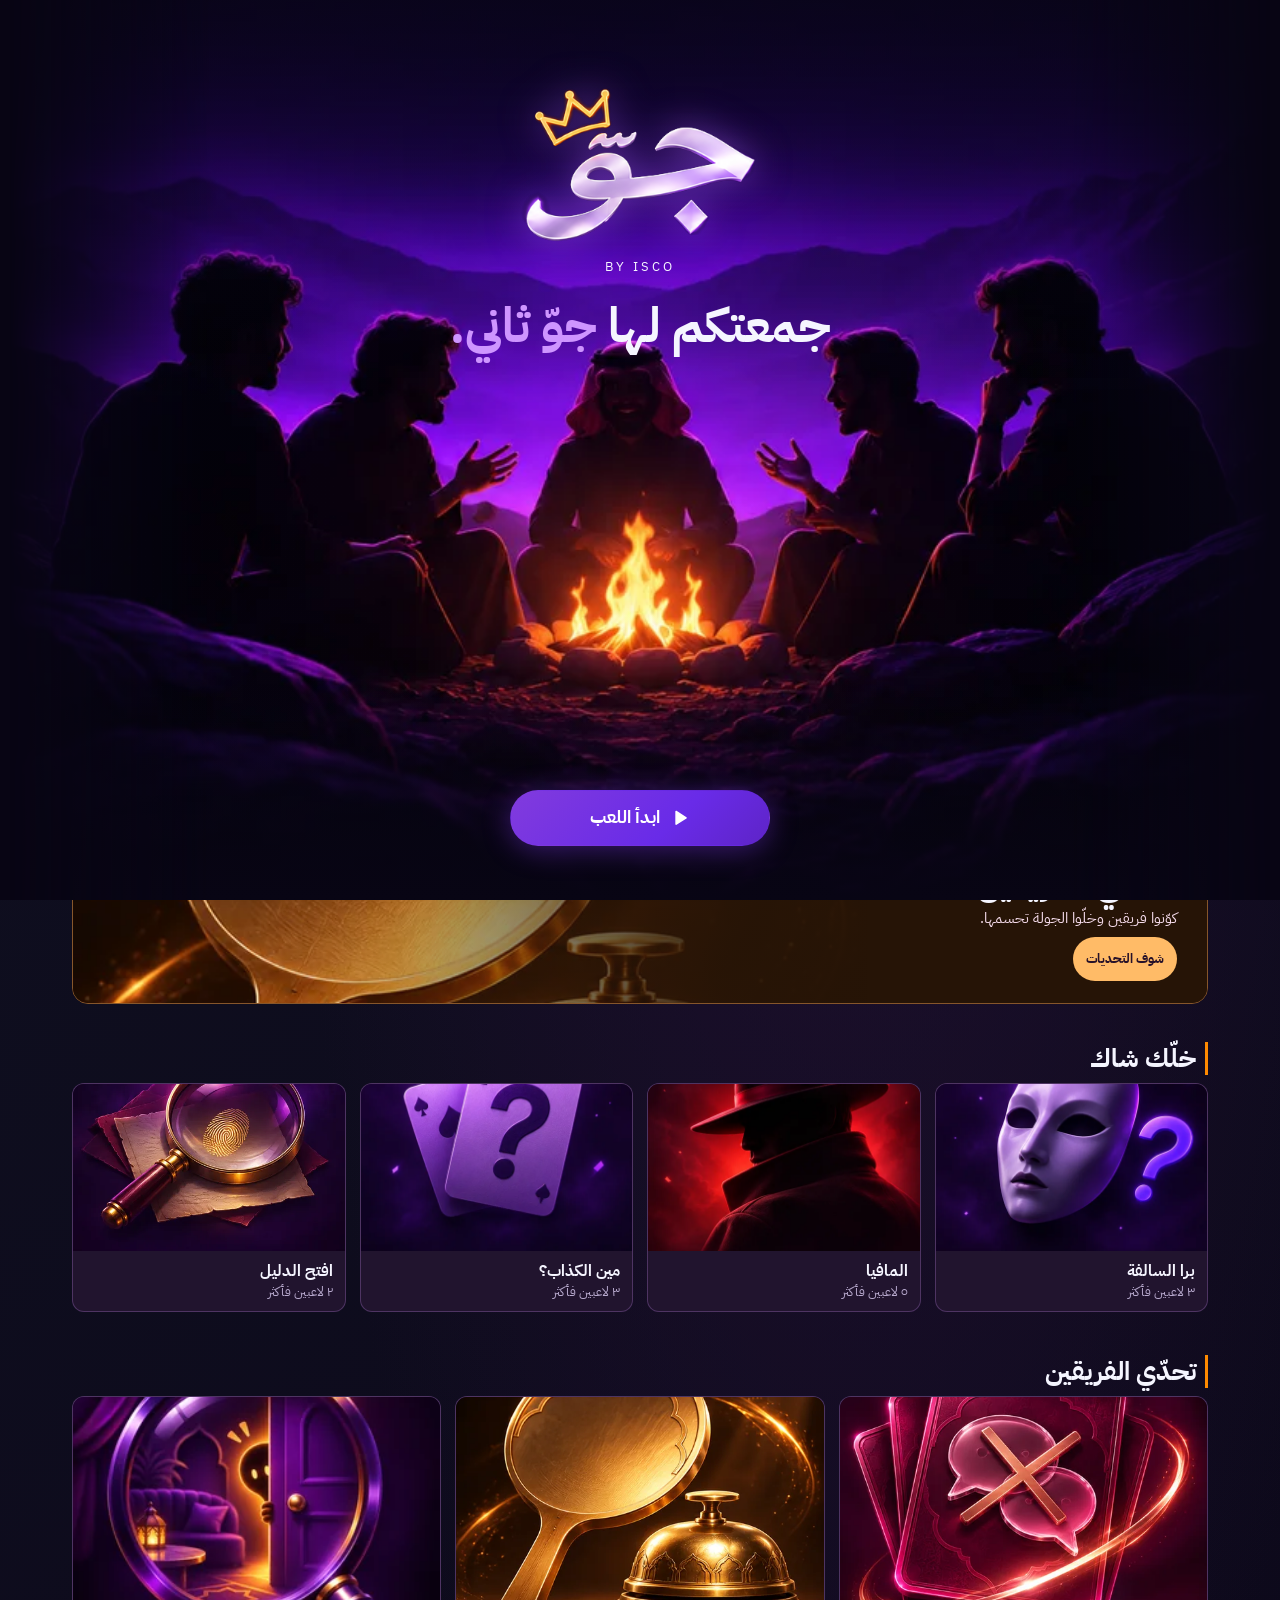
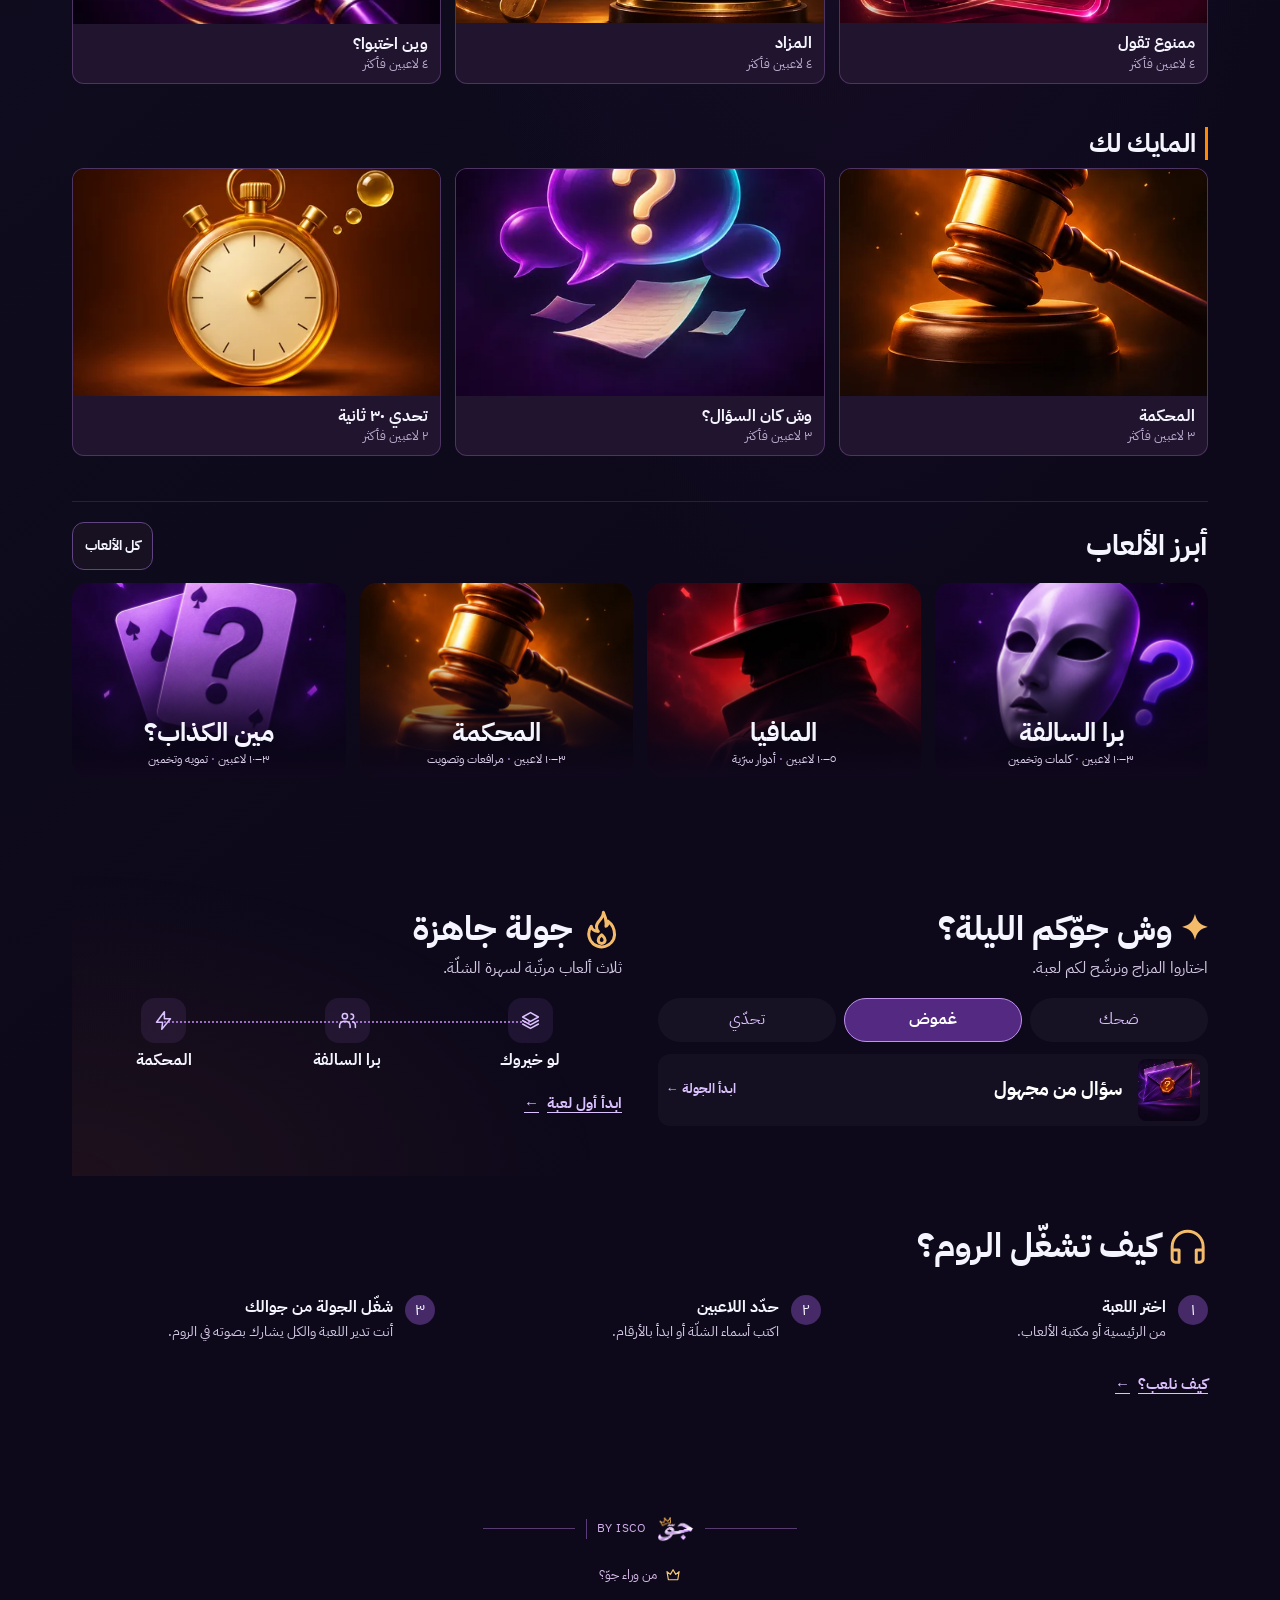
==== commit 704b75b6: "Add curated game discovery and campaigns to the JAW home page" ====
--- a/index.html
+++ b/index.html
@@ -16,11 +16,14 @@
   <link rel="stylesheet" href="./style.css">
   <link rel="stylesheet" href="./visual.css">
   <link rel="stylesheet" href="./founder.css">
+  <link rel="stylesheet" href="./home-discovery.css">
   <link rel="modulepreload" href="./app.js">
   <script type="module" src="./app.js"></script>
 </head>
 <body data-nav="home">
   <svg xmlns="http://www.w3.org/2000/svg" class="icon-definitions" aria-hidden="true" width="0" height="0">
+    <symbol id="icon-search" viewBox="0 0 24 24"><circle cx="10.5" cy="10.5" r="6.5"/><path d="m16 16 4.5 4.5"/></symbol>
+    <symbol id="icon-chevron" viewBox="0 0 24 24"><path d="m15 5-7 7 7 7"/></symbol>
     <symbol id="icon-home" viewBox="0 0 24 24"><path d="m3 10 9-7 9 7v10H3zM9 20v-6h6v6"/></symbol>
     <symbol id="icon-game" viewBox="0 0 24 24"><path d="M7.1 7h9.8a4 4 0 0 1 3.94 3.3l1.03 5.8a2 2 0 0 1-3.38 1.78L15 15H9l-3.49 2.88a2 2 0 0 1-3.38-1.78l1.03-5.8A4 4 0 0 1 7.1 7ZM7.5 9v4m-2-2h4m6 .3h.01m3-.9h.01"/></symbol>
     <symbol id="icon-more" viewBox="0 0 24 24"><path d="M5 12h.01m6.99 0h.01m6.99 0h.01" stroke-width="3"/></symbol>
@@ -51,6 +54,7 @@
         <button type="button" data-action="help"><svg class="icon" aria-hidden="true"><use href="#icon-info"/></svg> كيفية اللعب</button>
       </nav>
       <div class="header-tools">
+        <button class="button button-icon button-quiet home-search-trigger" type="button" data-action="home-search" aria-label="ابحث عن لعبة" title="ابحث عن لعبة"><svg class="icon" aria-hidden="true"><use href="#icon-search"/></svg></button>
         <button class="button button-icon button-quiet mobile-help" type="button" data-action="help" aria-label="كيف نلعب؟" title="كيف نلعب؟"><svg class="icon" aria-hidden="true"><use href="#icon-info"/></svg></button>
         <button id="install-top" class="button button-icon button-quiet" type="button" data-action="install" aria-label="تثبيت التطبيق" title="تثبيت التطبيق"><svg class="icon" aria-hidden="true"><use href="#icon-download"/></svg></button>
         <button class="button button-icon button-quiet header-settings" type="button" data-action="settings" aria-label="الإعدادات" title="الإعدادات"><svg class="icon" aria-hidden="true"><use href="#icon-settings"/></svg></button>
@@ -61,9 +65,10 @@
 
   <main class="shell" id="main" tabindex="-1">
     <div id="home" data-browse>
+      <div id="home-discovery"></div>
       <section class="catalogue" aria-labelledby="home-title">
         <div class="section-header browse-section-header">
-          <h1 id="home-title" tabindex="-1">أبرز الألعاب</h1>
+          <h2 id="home-title" tabindex="-1">أبرز الألعاب</h2>
           <a class="button button-outline button-compact" href="#games" data-action="games">كل الألعاب</a>
         </div>
         <div class="game-grid" id="featured-games"><!-- featured-games:start -->
@@ -138,7 +143,7 @@
         </section>
 
         <section class="home-extra home-lineup" aria-labelledby="lineup-heading" data-motion-enter="once">
-          <h2 id="lineup-heading"><svg class="icon" aria-hidden="true"><use href="#icon-flame"/></svg> جولة جاهزة</h2>
+          <h2 id="lineup-heading" tabindex="-1"><svg class="icon" aria-hidden="true"><use href="#icon-flame"/></svg> جولة جاهزة</h2>
           <p>ثلاث ألعاب مرتّبة لسهرة الشلّة.</p>
           <ol class="lineup-games">
             <li><button class="button lineup-game" type="button" data-action="choice-start">
@@ -309,6 +314,15 @@
               <span class="game-caption">
                 <strong>المزاد</strong>
                 <small id="game-info-team-games-auction"><bdi dir="ltr">٤–١٠</bdi> لاعبين <span aria-hidden="true">·</span> مزايدة وتحدّي</small>
+              </span>
+            </button>
+          </article>
+          <article class="game-card game-quick" data-kind="hideout">
+            <button class="game-tile" type="button" data-action="setup" data-kind="hideout" aria-label="العب وين اختبوا؟" aria-describedby="game-info-team-games-hideout">
+              <img src="./assets/jaw-team-hideout.webp" alt="" loading="lazy">
+              <span class="game-caption">
+                <strong>وين اختبوا؟</strong>
+                <small id="game-info-team-games-hideout"><bdi dir="ltr">٤–١٠</bdi> لاعبين <span aria-hidden="true">·</span> اختباء وتخمين</small>
               </span>
             </button>
           </article>
--- a/style.css
+++ b/style.css
@@ -569,6 +569,7 @@
 .browse-emblem .icon { font-size: 1.25rem; }
 .game-card[data-kind="taboo"] { --tile-glow: #e55d9c55; }
 .game-card[data-kind="auction"] { --tile-glow: #ffba6042; }
+.game-card[data-kind="hideout"] { --tile-glow: #a66bfa69; }
 
 .team-setup { display: grid; grid-template-columns: repeat(2, minmax(0, 1fr)); gap: 10px; }
 .team-setup .field-label, .team-player-field .name-field { min-inline-size: 0; }
@@ -608,6 +609,34 @@
 .team-progress { display: block; inline-size: min(100%, 280px); margin-inline: auto; accent-color: #f5ac5f; }
 .team-bid-form { display: flex; gap: 6px; flex-wrap: wrap; justify-content: center; }
 .team-summary { font-size: 1.12rem; overflow-wrap: anywhere; }
+.hideout-form, .hideout-verdict {
+  display: grid;
+  gap: var(--space-2);
+  width: min(100%, 420px);
+  margin-inline: auto;
+  text-align: start;
+}
+.hideout-form .field { width: 100%; min-inline-size: 0; }
+.hideout-form .form-message:empty { display: none; }
+.hideout-location, .hideout-verdict, .hideout-roster { overflow-wrap: anywhere; }
+.hideout-location { font-weight: 700; }
+.hideout-verdict { text-align: center; padding-block: var(--space-2); }
+.hideout-roster {
+  display: grid;
+  gap: var(--space-2);
+  list-style: none;
+  padding: 0;
+  margin: 0;
+  text-align: start;
+}
+.hideout-roster li {
+  display: grid;
+  grid-template-columns: minmax(0, 1fr) minmax(0, 1.5fr) auto;
+  gap: var(--space-1) var(--space-2);
+  align-items: baseline;
+}
+.hideout-roster small { color: var(--muted); }
+
 
 @media (min-width: 640px) { .team-stage { gap: 16px; } }
 .team-prepare[open] { display: grid; gap: 8px; }
--- a/home-discovery.css
+++ b/home-discovery.css
@@ -0,0 +1,166 @@
+body:not([data-nav="home"]) .home-search-trigger { display: none; }
+
+#home-discovery {
+  --discovery-border: #9f73bd44;
+  --discovery-orange: #ffb369;
+  display: grid;
+  gap: clamp(20px, 3.5vw, 38px);
+  padding-block: 12px clamp(24px, 4vw, 40px);
+  border-block-end: 1px solid var(--rule);
+}
+.discovery-shortcuts {
+  display: grid;
+  grid-template-columns: repeat(4, minmax(0, 1fr));
+  gap: clamp(6px, 1.6vw, 14px);
+}
+.discovery-shortcuts button, .discovery-resume {
+  border: 1px solid var(--discovery-border);
+  border-radius: 14px;
+  color: var(--ink);
+  background: linear-gradient(155deg, #291632, #1a1225);
+}
+.discovery-shortcuts button {
+  display: grid;
+  justify-items: center;
+  align-content: center;
+  gap: 5px;
+  min-block-size: clamp(55px, 10vw, 78px);
+  padding: 6px 3px;
+  font-size: clamp(.72rem, 3vw, .98rem);
+  font-weight: 700;
+  line-height: 1.3;
+}
+.discovery-shortcuts button:hover, .discovery-resume:hover { border-color: #be80f9; background: #322044; }
+.discovery-shortcuts .icon, .discovery-resume .icon { color: var(--discovery-orange); font-size: 1.15rem; }
+.discovery-resume {
+  display: flex;
+  align-items: center;
+  gap: 10px;
+  min-block-size: var(--touch);
+  padding: 8px 12px;
+  text-align: start;
+}
+.discovery-resume span { color: var(--muted); font-size: .86rem; }
+.discovery-heading {
+  display: flex;
+  align-items: center;
+  justify-content: space-between;
+  gap: 10px;
+  margin-block-end: 8px;
+}
+.discovery-heading :is(h1, h2) {
+  padding-inline-start: 9px;
+  border-inline-start: 3px solid var(--orange);
+  font-size: clamp(1.16rem, 4.5vw, 1.65rem);
+  line-height: 1.25;
+  scroll-margin-block-start: 16px;
+}
+.discovery-text-button {
+  display: inline-flex;
+  align-items: center;
+  gap: 4px;
+  min-block-size: 44px;
+  border: 0;
+  border-radius: 100px;
+  padding: 5px 8px;
+  background: transparent;
+  color: var(--violet);
+  font-size: .84rem;
+  font-weight: 700;
+  white-space: nowrap;
+}
+.discovery-heading .discovery-text-button:hover { color: white; text-decoration: underline; }
+.discovery-campaigns, .discovery-tiles {
+  overflow-x: auto;
+  scroll-snap-type: x proximity;
+  overscroll-behavior-inline: contain;
+  scrollbar-width: thin;
+  scrollbar-color: #6d4488 transparent;
+  padding: 4px 4px 9px;
+  margin: -4px -4px -4px;
+}
+.discovery-campaigns { display: grid; grid-auto-flow: column; grid-auto-columns: 88%; gap: 10px; }
+.discovery-banner {
+  --banner-base: #1d0d26;
+  --banner-rim: #65417b;
+  --banner-accent: #e1b6ff;
+  display: grid;
+  align-items: center;
+  isolation: isolate;
+  position: relative;
+  overflow: hidden;
+  min-inline-size: 0;
+  min-block-size: clamp(142px, 42vw, 213px);
+  border: 1px solid var(--banner-rim);
+  border-radius: 16px;
+  background: var(--banner-base);
+  scroll-snap-align: start;
+}
+.discovery-banner img {
+  position: absolute;
+  inset-block: 0;
+  inset-inline-end: 0;
+  z-index: -2;
+  inline-size: 70%;
+  block-size: 100%;
+  object-fit: cover;
+  object-position: 50% 41%;
+}
+.discovery-banner::after {
+  position: absolute;
+  inset: 0;
+  z-index: -1;
+  background: linear-gradient(to left, var(--banner-base) 22%, color-mix(in srgb, var(--banner-base) 92%, transparent) 42%, transparent 83%);
+  content: "";
+}
+.discovery-banner > div { padding: 11px clamp(12px, 4vw, 30px); max-inline-size: 75%; }
+.discovery-banner h2 { font-size: clamp(1.25rem, 5vw, 2.15rem); line-height: 1.23; }
+.discovery-banner p { color: #f7dded; font-size: clamp(.72rem, 2.8vw, .93rem); line-height: 1.45; margin-block-start: 4px; }
+.discovery-banner .discovery-text-button {
+  margin-block-start: 7px;
+  padding-inline: 13px;
+  color: #261129;
+  background: var(--banner-accent);
+}
+.discovery-banner .discovery-text-button:hover { background: #fff1e4; }
+.discovery-banner-mystery { --banner-base: #2a0918; --banner-rim: #a64567; --banner-accent: #ffb17e; }
+.discovery-banner-teams { --banner-base: #261406; --banner-rim: #86562b; --banner-accent: #ffbb67; min-block-size: clamp(112px, 29vw, 165px); }
+.discovery-banner-lineup { --banner-base: #211226; --banner-rim: #775577; --banner-accent: #ffc889; }
+
+.discovery-tiles {
+  display: grid;
+  grid-auto-flow: column;
+  grid-auto-columns: minmax(0, 32%);
+  gap: 8px;
+  list-style: none;
+}
+.discovery-tiles li { min-inline-size: 0; scroll-snap-align: start; }
+.discovery-tile {
+  display: grid;
+  inline-size: 100%;
+  block-size: 100%;
+  overflow: hidden;
+  border: 1px solid #ae78d451;
+  border-radius: 12px;
+  padding: 0;
+  background: #21142e;
+  color: var(--ink);
+  text-align: start;
+}
+.discovery-tile:hover { border-color: #d499ff; background: #322044; }
+.discovery-tile img { inline-size: 100%; block-size: auto; aspect-ratio: 1.18; object-fit: cover; }
+.discovery-tile span { display: grid; align-content: start; padding: 6px 7px 8px; line-height: 1.4; }
+.discovery-tile strong { font-size: clamp(.75rem, 3vw, 1rem); }
+.discovery-tile small { color: var(--soft); font-size: clamp(.65rem, 2.55vw, .8rem); }
+.discovery-query { margin-block: 6px 14px; }
+.discovery-search-tiles { grid-auto-flow: row; grid-auto-columns: auto; grid-template-columns: repeat(3, minmax(0, 1fr)); overflow: visible; }
+.discovery-empty { color: var(--muted); padding-block: 8px; }
+
+@media (min-width: 640px) {
+  .discovery-campaigns { grid-auto-columns: 47%; gap: 14px; }
+  .discovery-tiles { grid-auto-columns: minmax(0, 1fr); gap: 14px; }
+  .discovery-tile img { aspect-ratio: 1.62; }
+  .discovery-tile span { padding: 9px 12px 10px; }
+  .discovery-search-tiles { gap: 10px; }
+}
+@media (min-width: 1000px) { .discovery-campaigns { grid-auto-columns: minmax(0, 1fr); } }
